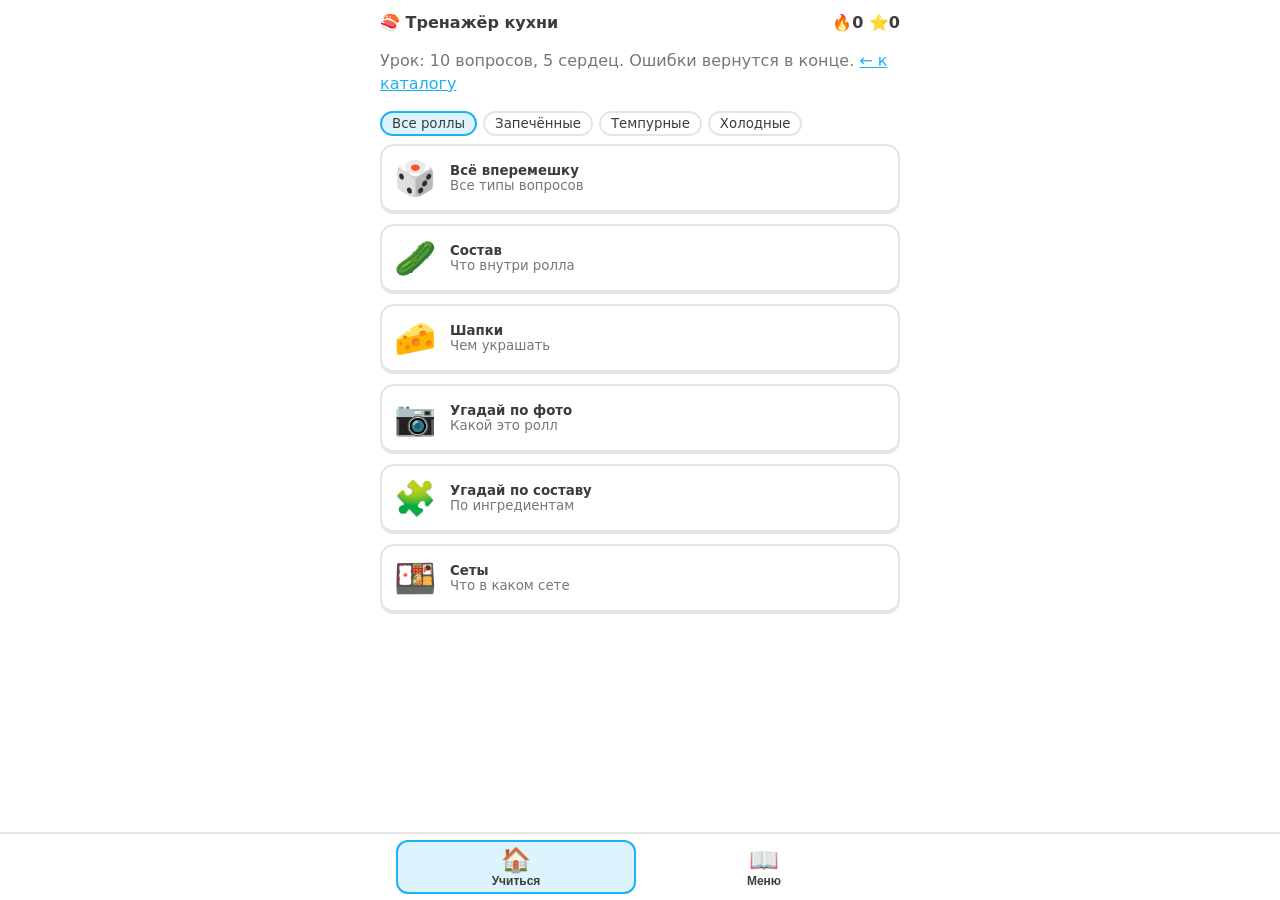
==== kitchen.html @ b9662c9a "Add files via upload" ====
<!doctype html>
<html lang="ru"><head><meta charset="utf-8">
<meta name="viewport" content="width=device-width, initial-scale=1, viewport-fit=cover">
<title>Тренажёр кухни — Почтальон суши</title>
<link rel="icon" href="data:image/svg+xml,<svg xmlns=%27http://www.w3.org/2000/svg%27 viewBox=%270 0 100 100%27><text y=%27.9em%27 font-size=%2790%27>🍣</text></svg>">
<style>
:root{--bg:#fff;--fg:#3c3c3c;--mut:#777;--card:#fff;--line:#e5e5e5;--g:#58cc02;--gd:#58a700;--r:#ff4b4b;--rd:#ea2b2b;--b:#1cb0f6;--selbg:#ddf4ff;--okbg:#d7ffb8;--badbg:#ffdfe0;box-sizing:border-box;padding-top:env(safe-area-inset-top,0px);padding-bottom:env(safe-area-inset-bottom,0px)}
@media(prefers-color-scheme:dark){:root:not([data-theme="light"]){--bg:#131f24;--fg:#e8eef0;--mut:#8a9ba1;--card:#1b2b32;--line:#37464f;--selbg:#12384a;--okbg:#1d3a14;--badbg:#4a2024;color-scheme:dark}}
:root[data-theme="dark"]{--bg:#131f24;--fg:#e8eef0;--mut:#8a9ba1;--card:#1b2b32;--line:#37464f;--selbg:#12384a;--okbg:#1d3a14;--badbg:#4a2024;color-scheme:dark}
html,body{margin:0;background:var(--bg);color:var(--fg);font:16px/1.4 system-ui,-apple-system,"Segoe UI",Roboto,sans-serif}
#app{max-width:520px;margin:0 auto;padding:12px 14px 120px}
.top{display:flex;align-items:center;gap:12px;justify-content:space-between;margin-bottom:10px;font-weight:800}
.mut{color:var(--mut)}h2{margin:10px 0}
.btn{display:block;width:100%;padding:14px;border:0;border-radius:14px;font:800 16px inherit;font-family:inherit;text-transform:uppercase;letter-spacing:.5px;background:var(--g);color:#fff;box-shadow:0 4px 0 var(--gd);cursor:pointer;margin-top:10px}
.btn:disabled{background:var(--line);color:var(--mut);box-shadow:0 4px 0 var(--mut);cursor:default}
.btn.red{background:var(--r);box-shadow:0 4px 0 var(--rd)}
.btn.ghost{background:var(--card);color:var(--b);border:2px solid var(--line);box-shadow:0 4px 0 var(--line)}
.opt,.card{border:2px solid var(--line);border-bottom-width:4px;border-radius:14px;padding:12px;background:var(--card);color:inherit;font:600 16px inherit;font-family:inherit;text-align:left;cursor:pointer}
.card{cursor:default;font-weight:400}
.opt.sel{border-color:var(--b);background:var(--selbg)}.opt.ok{border-color:var(--g);background:var(--okbg)}.opt.bad{border-color:var(--r);background:var(--badbg)}
.opt .e{font-size:28px;display:block}
.grid{display:grid;grid-template-columns:1fr 1fr;gap:10px}.list{display:grid;gap:10px}
.mode{display:flex;gap:14px;align-items:center;width:100%}.mode .e{font-size:34px}
.chips{display:flex;flex-wrap:wrap;gap:6px;margin:8px 0}
.chip{border:2px solid var(--line);border-radius:20px;padding:3px 10px;background:var(--card);color:inherit;font:600 14px inherit;font-family:inherit;cursor:pointer}
.chip.on{border-color:var(--b);background:var(--selbg)}
.pic{text-align:center;margin:6px 0 14px}.emo{font-size:70px;text-align:center}
.bar{flex:1;height:14px;background:var(--line);border-radius:8px;overflow:hidden}.bar i{display:block;height:100%;background:var(--g);transition:width .3s}
.x{background:none;border:0;color:var(--mut);font-size:22px;cursor:pointer}
.fb{position:fixed;left:0;right:0;bottom:0;padding:12px 14px calc(14px + env(safe-area-inset-bottom,0px));background:var(--bg);border-top:2px solid var(--line)}
.fb>div{max-width:520px;margin:0 auto}.fb.ok{background:var(--okbg)}.fb.bad{background:var(--badbg)}
.fb b{display:block;margin-bottom:2px}
nav{position:fixed;left:0;right:0;bottom:0;display:flex;justify-content:center;gap:8px;background:var(--bg);border-top:2px solid var(--line);padding:6px 10px calc(6px + env(safe-area-inset-bottom,0px))}
nav button{flex:1;max-width:240px;background:none;border:2px solid transparent;border-radius:12px;font-size:24px;color:inherit;cursor:pointer;padding:4px}
nav button.on{border-color:var(--b);background:var(--selbg)}nav small{display:block;font-size:12px;font-weight:700}
.sub{border:2px solid var(--line);border-radius:12px;padding:8px 10px}summary{cursor:pointer;font-weight:700;list-style-position:inside}.sub[open]{background:var(--selbg)}.sub>summary+*{margin-top:8px}.row{display:flex;gap:12px;align-items:center}.end{text-align:center;padding-top:40px}
input{width:100%;box-sizing:border-box;padding:12px;border:2px solid var(--line);border-radius:12px;background:var(--card);color:inherit;font:16px inherit;font-family:inherit}
</style></head><body><div id="app"></div>
<script>
const D={"rolls":[{"n":"Дабл чиз крабовый","cat":"bake","ing":["темпурный"],"cap":"Крабовый с-с, унаги, кунжут","img":"images/d8b71d361478a45a1c83.webp"},{"n":"Дабл чиз спайси","cat":"bake","ing":["темпурный"],"cap":"Спайси с-с, унаги, кунжут","img":"images/f8c8fd1651cf72599253.webp"},{"n":"Дабл чиз сырный","cat":"bake","ing":["темпурный"],"cap":"Сырный с-с, унаги, кунжут","img":"images/90832e6b0b64e92d916d.webp"},{"n":"Аргентина","cat":"bake","ing":["сыр","креветка","огурец","красная масага"],"cap":"Сырный с-с, унаги, кунжут","img":"images/9abce3d315e6ac7f5fb2.webp"},{"n":"Гринч","cat":"bake","ing":["сыр","кальмар/тунец","огурец","ч/б кунжут"],"cap":"Наоми с-с, унаги, кунжут","img":"images/bfde835a27ceb3ed8163.webp"},{"n":"Йохо","cat":"bake","ing":["сыр","кальмар/тунец","огурец","ч/б кунжут"],"cap":"Сырный с-с, унаги, кунжут","img":"images/68e954b631e1bec8acbd.webp"},{"n":"Калифорния запеченная","cat":"bake","ing":["сыр","краб","огурец","кунжут"],"cap":"Сырный с-с, унаги, кунжут","img":"images/68e954b631e1bec8acbd.webp"},{"n":"Калифорния запеченная с тунцом","cat":"bake","ing":["сыр","жар тунец","огурец","кунжут"],"cap":"Сырный с-с, унаги, кунжут"},{"n":"Киото ролл с кальмаром","cat":"bake","ing":["креветка","кальмар","огурец","красная масага"],"cap":"Крабовый с-с, унаги, кунжут","img":"images/1e6ed42c1e67cc385de9.webp"},{"n":"Конкорд","cat":"bake","ing":["томаго","курица","кунжут"],"cap":"Сырный с-с, унаги","img":"images/7e19e5ccde1da389ef51.webp"},{"n":"Мексиканский","cat":"bake","ing":["сыр","пекинка","огурец","помидор","халопеньо","кунжут"],"cap":"Спайси, унаги","img":"images/8727ee4946ae6d0f710a.webp"},{"n":"Наоми","cat":"bake","ing":["сыр","креветка","огурец","кунжут"],"cap":"Наоми с-с","img":"images/4606cd85235f1beaf408.webp"},{"n":"Орегон","cat":"bake","ing":["свинина су","вид","помидор","огурец-кунжут"],"cap":"Наоми с-с, BBQ","img":"images/27bab09fdf409154fa57.webp"},{"n":"Осака","cat":"bake","ing":["сыр","кальмар","чука","красная масага"],"cap":"Спайси с-с, ореховый, унаги, кунжут","img":"images/53cd2766dd49bc629d8f.webp"},{"n":"Осака с тунцом","cat":"bake","ing":["жар тунец","кальмар","огурец","красная масага"],"cap":"Жар.тунец+спайси, ореховый, унаги"},{"n":"Персей","cat":"bake","ing":["сыр","креветка","огурец","красная масага"],"cap":"Спайси с-с, унаги, кунжут","img":"images/30c21f4eca10d4ee86ed.webp"},{"n":"Пять сыров","cat":"bake","ing":["сыр","чеддер","сырная палочка","кунжут"],"cap":"Сырный с-с, унаги, пармезан","img":"images/7897e6d3ff1e8cbdc2fa.webp"},{"n":"Спайси теплый","cat":"bake","ing":["сыр","кальмар/тунец","огурец","ч/б кунжут"],"cap":"Спайси с-с, унаги, кунжут","img":"images/5f21c462de607ed541a0.webp"},{"n":"Тыквенная калифорния","cat":"bake","ing":["сыр","огурец","кунжут"],"cap":"Тыква 50г+краб 50г+ спайси(замешать), унаги","img":"images/c067e7a681eb33efe313.webp"},{"n":"Филадельфия запеченная","cat":"bake","ing":["сыр","огурец","шапка лосося"],"cap":"Капельки спайси и запекать","img":"images/f75a874a9e017298e52e.webp"},{"n":"Хоукай","cat":"bake","ing":["сыр","пекинка","огурец","лосось","черный кунжут"],"cap":"Сырный с-с, кисло-сладкий","img":"images/f28eef874c2ed6e5c2e9.webp"},{"n":"Чеддер запеченный","cat":"bake","ing":["сыр","курица","бекон","помидор","кунжут"],"cap":"2 кусочка чедера разрезать по 4 части и запекать, унаги, капельки спайси","img":"images/a7207cdd8aa7abb77a69.webp"},{"n":"Чикен запеченный","cat":"bake","ing":["курица","пекинка","кунжут"],"cap":"Сырный с-с, унаги, лук перо","img":"images/5a0f4276825d6aae4631.webp"},{"n":"Шримп барбекю","cat":"bake","ing":["сыр","креветка","огурец","бекон"],"cap":"Намазать с-сом BBQ и запечь, BBQ капельки","img":"images/26a70f814ea94c0581f7.webp"},{"n":"Грибы терияки мини","cat":"bake","ing":["грибы"],"cap":"Сырный с-с, унаги, кунжут","img":"images/bc4cfaad5b4422e33817.webp"},{"n":"Бекон чиз мини","cat":"bake","ing":["бекон"],"cap":"Сырный с-с, унаги, кунжут","img":"images/e875c3c219d3565ee149.webp"},{"n":"Жаренный лосось мини","cat":"bake","ing":["черняга"],"cap":"Спайси с-с, унаги, кунжут","img":"images/6ef06e3acebdde2e8b62.webp"},{"n":"Кальмар мини","cat":"bake","ing":["кальмар"],"cap":"Спайси с-с, унаги, кунжут","img":"images/18425415fa9640fa6049.webp"},{"n":"Краб мини","cat":"bake","ing":["креветка"],"cap":"Крабовый с-с, унаги, кунжут","img":"images/e49c06dbe9eab1518a96.webp"},{"n":"Лосось мини","cat":"bake","ing":["лосось"],"cap":"Угревый с-с, унаги, лук фри","img":"images/31555e2b89ba54c35117.webp"},{"n":"Мидии мини","cat":"bake","ing":["мидии чиз"],"cap":"Спайси с-с, унаги, кунжут","img":"images/18425415fa9640fa6049.webp"},{"n":"Мини калифорния запеченная","cat":"bake","ing":["краб"],"cap":"Сырный с-с, унаги.кунжут","img":"images/e875c3c219d3565ee149.webp"},{"n":"Огурец мини","cat":"bake","ing":["огурец"],"cap":"Сырный с-с, унаги, кунжут","img":"images/e875c3c219d3565ee149.webp"},{"n":"Спайси мини","cat":"bake","ing":["лосось"],"cap":"Спайси с-с, унаги, кунжут","img":"images/18425415fa9640fa6049.webp"},{"n":"Спайси порк мини","cat":"bake","ing":["свинина су","вид"],"cap":"Спайси с-с, унаги, кунжут","img":"images/18425415fa9640fa6049.webp"},{"n":"Порк чиз мини","cat":"bake","ing":["свинина су","вид"],"cap":"Сырный с-с, унаги, кунжут","img":"images/e875c3c219d3565ee149.webp"},{"n":"Чикен мини запеченный","cat":"bake","ing":["курица"],"cap":"Спайси с-с, унаги, кунжут","img":"images/18425415fa9640fa6049.webp"},{"n":"Чикен чиз мини","cat":"bake","ing":["курица"],"cap":"Сырный с-с, унаги, кунжут","img":"images/e875c3c219d3565ee149.webp"},{"n":"Чука мини","cat":"bake","ing":["чука"],"cap":"Угревый с-с, унаги, лук фри","img":"images/31555e2b89ba54c35117.webp"},{"n":"Шримп краб мини","cat":"bake","ing":["краб"],"cap":"Креветочный с-с, черри, унаги","img":"images/f5f333c689033f3f2d15.webp"},{"n":"Шримп перец мини","cat":"bake","ing":["перец"],"cap":"Креветочный с-с, черри, унаги","img":"images/f5f333c689033f3f2d15.webp"},{"n":"Шримп томат мини","cat":"bake","ing":["помидор"],"cap":"Креветочный с-с, черри, унаги","img":"images/f5f333c689033f3f2d15.webp"},{"n":"Венера","cat":"tempura","ing":["сыр","кальмар","перец","бекон"],"cap":"Унаги, кунжут","img":"images/e3755ad7fdaffed3f65c.webp"},{"n":"Венера темпура мини","cat":"tempura","ing":["сыр","кальмар","перец","бекон"],"cap":"Унаги, кунжут","img":"images/574e6e15167c1288455a.webp"},{"n":"Дабл чиз","cat":"tempura","ing":["красный сыр"],"cap":"Унаги, кунжут","img":"images/4e12145abb42fb019e09.webp"},{"n":"Калифорния обжаренная","cat":"tempura","ing":["сыр","масаго","краб","огурец"],"cap":"Унаги, кунжут","img":"images/87d10d19232fc0035027.webp"},{"n":"Кани темпура","cat":"tempura","ing":["сыр","краб","чука"],"cap":"Унаги, кунжут","img":"images/dbfdb0ea757e9f373d34.webp"},{"n":"Кацуро темпура","cat":"tempura","ing":["сыр","пекинка","жар тунец","бекон"],"cap":"Унаги кунжут"},{"n":"Мни калифорния темпура","cat":"tempura","ing":["сыр","краб","огурец"],"cap":"Унаги, кунжут","img":"images/e172e078f18ab12d92a4.webp"},{"n":"Мини кани темпура","cat":"tempura","ing":["сыр","краб","чука"],"cap":"Унаги, .кунжут","img":"images/98a2f2306f16ca36cb53.webp"},{"n":"Мини эби темпура","cat":"tempura","ing":["сыр","креветка"],"cap":"Унаги, кунжут","img":"images/d8a5438226ef3f372a7a.webp"},{"n":"Ред темпура","cat":"tempura","ing":["красный сыр","черняга"],"cap":"Унаги, кунжут","img":"images/9712f52ff155d2ec17cc.webp"},{"n":"Ред темпура мини","cat":"tempura","ing":["красный сыр","черняга"],"cap":"Унаги, кунжут","img":"images/38114788e98c993a41b7.webp"},{"n":"Торанага","cat":"tempura","ing":["сыр","пикантная курица","огурец"],"cap":"Кисло-сладкий.кунжут","img":"images/16cf78943b4f44282ac5.webp"},{"n":"Чеддер темпура","cat":"tempura","ing":["сыр","краб","чеддер","перец"],"cap":"Кисло-сладкий, кунжут","img":"images/366bb8e578b250204302.webp"},{"n":"Чикен темпура","cat":"tempura","ing":["курица","помидор"],"cap":"Унаги, кунжут","img":"images/dc02a93629cc91563d16.webp"},{"n":"Фуджи горячий","cat":"tempura","ing":["сыр","креветка","перец"],"cap":"Унаги, кунжут","img":"images/e73ce7723df1dbbbd8c9.webp"},{"n":"Эби темпура","cat":"tempura","ing":["красный сыр","креветка"],"cap":"Унаги кунжут","img":"images/bc46e246f723e1fa66bc.webp"},{"n":"Хот-дог ролл","cat":"tempura","ing":["сыр","огурец"],"cap":"Разрезается вдоль(не до конца), в середину кладется пекинка, на одну сторону 9 колбасок пепперони, на другую смесь из курицы 30г+Бекон 30г+спайси, горчица, кисло-сладкий, пармезан","img":"images/0ec6e68dd3ccec1f014f.webp"},{"n":"Айова","cat":"cold","ing":["сыр","краб","помидор"],"cap":"Огурец, капельки спайси","img":"images/b438da40c159371079c3.webp"},{"n":"Бонито","cat":"cold","ing":["сыр","черняга","масага","огурец"],"cap":"Стружка тунца","img":"images/39f6b87c72aa0d332777.webp"},{"n":"Грин ролл","cat":"cold","ing":["сыр","лосось"],"cap":"Огурец, унаги","img":"images/e724640223d1669e0b56.webp"},{"n":"Дабл чиз мини","cat":"cold","ing":["красный сыр"],"cap":"Шапочки сыра, унаги, кунжут","img":"images/c00390cdf9c6fc9d640e.webp"},{"n":"Инондо ролл","cat":"cold","ing":["сыр","лосось","огурец"],"cap":"Укроп","img":"images/c12d989f9217d5163ffe.webp"},{"n":"Инондо ролл с тунцом","cat":"cold","ing":["сыр","тунец","огурец"],"cap":"Укроп"},{"n":"Йетти","cat":"cold","ing":["сыр","черняга","перец"],"cap":"Панко, унаги","img":"images/f10d3324722c3faf0b44.webp"},{"n":"Калифорния","cat":"cold","ing":["сыр","краб","огурец"],"cap":"Шапка масаги","img":"images/7244448ceb1d6ff26787.webp"},{"n":"Канада","cat":"cold","ing":["сыр","огурец"],"cap":"Угорь, унаги, кунжут","img":"images/b7b5404ce32ca035df80.webp"},{"n":"Канада с кальмаром","cat":"cold","ing":["сыр","кальмар","огурец"],"cap":"Угорь, унаги, кисло-сладкий","img":"images/785c51b10ee49bb85471.webp"},{"n":"Канада с креветкой","cat":"cold","ing":["сыр","креветка","огурец"],"cap":"Угорь, унаги, спайси","img":"images/e746ffa5de09397ed45c.webp"},{"n":"Капа чиз","cat":"cold","ing":["сыр","огурец"],"cap":"","img":"images/e04dd14b3ef103f3761d.webp"},{"n":"Купидон","cat":"cold","ing":["сыр","тунец","пекинка"],"cap":"Ч/б кунжут, унаги","img":"images/d5b66226e9816d1c7bcf.webp"},{"n":"Морская осень","cat":"cold","ing":["сыр","лосось","креветка"],"cap":"Огурец, капельки спайси","img":"images/1cd968f0ff075615b78b.webp"},{"n":"Осенний ролл","cat":"cold","ing":["сыр","тыква","перец","огурец"],"cap":"Кисло-сладкий","img":"images/aba121930b385318436a.webp"},{"n":"Острый ролл с лососем","cat":"cold","ing":["пекинка","лосось","огурец"],"cap":"Ч/б кунжут, капельки спайси","img":"images/f8e7442fe6d413edc4f7.webp"},{"n":"Патонг","cat":"cold","ing":["сыр","орехи","лук","пекинка","темп креветка"],"cap":"Кальмар, кисло-сладкий, лук перо","img":"images/b18fa0f443c1033274a7.webp"},{"n":"Ролл Дон-бекон","cat":"cold","ing":["сыр","корнишон","курица","помидор"],"cap":"Бекон шапки(2шт)","img":"images/f31a2ca4e3740fc58d71.webp"},{"n":"Ролл Ореон","cat":"cold","ing":["сыр","бекон","огурец"],"cap":"Шапка пармезана","img":"images/24994463121f68a0bdcb.webp"},{"n":"Ролл с креветкой","cat":"cold","ing":["креветка","масаго"],"cap":"","img":"images/7acf90bbc61eca84821d.webp"},{"n":"Ролл с лососем","cat":"cold","ing":["лосось"],"cap":"","img":"images/7856df4e4353aa175a77.webp"},{"n":"Ролл с огурцом","cat":"cold","ing":["огурец","кунжут"],"cap":"","img":"images/66e80fb7cdbb9d781ea6.webp"},{"n":"Ролл тунец-огурец","cat":"cold","ing":["тунец","огурец"],"cap":""},{"n":"Ролл с тунцом","cat":"cold","ing":["тунец"],"cap":"","img":"images/1526fd0d1224fd6aecc6.webp"},{"n":"Ролл Фобос","cat":"cold","ing":["сыр","кальмар","томаго","помидор"],"cap":"Укроп","img":"images/aea99fb9c886299ae8d6.webp"},{"n":"Самурай","cat":"cold","ing":["сыр","лосось","помидор"],"cap":"Шапка масаги","img":"images/e48c0d41bb51ef108ef5.webp"},{"n":"Сливочный ролл с тунцом","cat":"cold","ing":["сыр","огурец"],"cap":"Тунец","img":"images/d91f3e9bb9f6fc2b1913.webp"},{"n":"Томаго","cat":"cold","ing":["сыр","тоаго","огурец"],"cap":"Ч/б кунжут","img":"images/85a4cddf0567b8caf3e5.webp"},{"n":"Тыквенная азия","cat":"cold","ing":["сыр","тыква","огурец"],"cap":"Лосось, кальмар, угорь","img":"images/97f1a50c8ef5a04c10a9.webp"},{"n":"Филадельфия","cat":"cold","ing":["сыр","огурец"],"cap":"Лосось","img":"images/ea582e5658fda726d892.webp"},{"n":"Филадельфия лайт","cat":"cold","ing":["сыр 3 полоски"],"cap":"Лосось","img":"images/ee0ca91a1943b96fa52f.webp"},{"n":"Филадельфия с кальмаром","cat":"cold","ing":["сыр","огурец"],"cap":"Кальмар, капельки спайси","img":"images/2f2acdd78ea60e7c655c.webp"},{"n":"Филадельфия с креветкой","cat":"cold","ing":["сыр","креветка"],"cap":"Лосось","img":"images/6bed36f16d798755b085.webp"},{"n":"Фреш ролл с лососем","cat":"cold","ing":["сыр","пекинка","лук","креветка темп"],"cap":"Клубничный топинг, 100г лосося+10гспайси(смешать), мендаль лепестки"},{"n":"Фуджи маки","cat":"cold","ing":["сыр","лосось","огурец"],"cap":"Унаги","img":"images/1d9ba059899915040606.webp"},{"n":"Цезарь ролл","cat":"cold","ing":["сыр","пекинка","курица","помидор"],"cap":"Панко, капельки спайси","img":"images/6ec01e54fd4b9e085998.webp"},{"n":"Чикен ролл","cat":"cold","ing":["сыр","курица","огурец"],"cap":"Кунжут","img":"images/1399c976cbc07f7dbbb7.webp"},{"n":"Чикен BBQ","cat":"cold","ing":["сыр","курица","помидор","халапеньо"],"cap":"Панко, BBQ"},{"n":"Эби","cat":"cold","ing":["сыр","креветка","огурец"],"cap":"Ч/б кунжут","img":"images/e3c5858c2814e856f63e.webp"},{"n":"Эби классик","cat":"cold","ing":["сыр","огурец"],"cap":"Креветки(4шт)","img":"images/5fa16c17eeb01b166144.webp"}],"sets":[{"n":"Айсберг","items":["Дабл чиз(сырный, спайси,крабовый)","Торанага","Калифорния обжаренная","Калифорния запеченная","Эби классик","Ролл с огурцом","Ролл с креветкой"],"rice":{"150г риса на 1 нори":"5","140г риса на ½ нори":"1","150г риса на ½ нори":"1","90 г риса на 1 нори":"2"},"img":"images/57d696dbbb3767e9573a.webp"},{"n":"Аляска","items":["Конкорд","Мексиканский","Спайси теплый с тунцом","Осака","Цезарь ролл","ЧикенBBQ","Калифорния"],"rice":{"140г риса на ½ нори":"4","150г риса на ½ нори":"3"},"img":"images/dd05125232ac78ff56c9.webp"},{"n":"Атакама","items":["Венера темпура мини","Мини кани темпура","Мини калифорния темпура","мини эби темпура","Ред темпура мини"],"rice":{"110г/170г риса на 1 нори":"5/0"},"img":"images/4016a2f915434012b002.webp"},{"n":"Бонсай","items":["Венера","Персей","Фуджи маки","Купидон","Айова","Самурай"],"rice":{"150г риса на 1 нори":"2","140г риса на ½ нори":"1","150г риса на ½ нори":"3"},"img":"images/090dcdf6fb548a61581c.webp"},{"n":"Великан","items":["Ред темпура","Чикен темпура","Чикен запеченный","Спайси теплый","Чикен ролл","Томаго","Йетти","Бонито"],"rice":{"150г риса на 1 нори":"2","140г риса на ½ нори":"2","150г риса на ½ нори":"4"},"img":"images/b8502b658ca6b90171dd.webp"},{"n":"Запеченый","items":["Дабл чиз крабовый","Венера","Конкорд","Мексиканский","Орегон","Киото ролл с кальмаром"],"rice":{"150г риса на 1 нори":"2","140г риса на ½ нори":"4"},"img":"images/cc258db5ebae94bb8ef9.webp"},{"n":"Киномания","items":["Конкорд","Спайси теплый с тунцом","Осака","Мидии мини","Шримп-краб мини"],"rice":{"140г риса на ½ нори":"3","90 г риса на 1 нори":"2"},"img":"images/840381a77a86ddb8b07d.webp"},{"n":"Кицунэ","items":["Йетти","Цезарь ролл","Острый ролл с лососем","Калифорния","Капа чиз"],"rice":{"150г риса на ½ нори":"4","90 г риса на 1 нори":"1"},"img":"images/2d79f919b3ab334a3f6a.webp"},{"n":"Котопес","items":["Калифорния запеченная","Спайси теплый с тунцом"],"rice":{"140г риса на ½ нори":"2"},"img":"images/1b5f4209db6f8179d67e.webp"},{"n":"Мафия","items":["Дабл чиз спайси","Чикен темпура","Наоми","Чикен запеченный","Ролл Ореон","Ролл Фобос","Цезарь ролл","Эби"],"rice":{"150г риса на 1 нори":"2","140г риса на ½ нори":"2","150г риса на ½ нори":"4"},"img":"images/ee8846733ae3988a9c34.webp"},{"n":"Мегаполис","items":["Эби темпура","Чикен темпура","Йохо с тунцом","Аргентина","Персей","Сливочный ролл с тунцом","Цезарь ролл","Калифорния","Ролл с огурцом","Ролл с креветкой"],"rice":{"150г риса на 1 нори":"2","140г риса на ½ нори":"3","150г риса на ½ нори":"3","90 г риса на 1 нори":"2"},"img":"images/e32ffe487308d20592e9.webp"},{"n":"Микс","items":["Эби темпура","Дабл чиз","Калифорния запеченная","Киото ролл с кальмаром","Фуджи маки","Филадельфия лайт","Эби классик","Калифорния"],"rice":{"150г риса на 1 нори":"3","140г риса на ½ нори":"2","150г риса на ½ нори":"3"},"img":"images/631da6c8ad4081c44886.webp"},{"n":"Московский","items":["Калифорния обжаренная","Эби темпура","Чеддер запеченный","Спайси теплый"],"rice":{"150г риса на 1 нори":"2","140г риса на ½ нори":"2"},"img":"images/824b2e48d644f291e073.webp"},{"n":"Наруто","items":["Венера","Дабл чиз","Наоми","Калифорния запеченная","Хоукай","Сливочный роллс тунцом","Филадельфия с креветкой","Филадельфия с кальмаром","Ролл Дон-бекон","Грин ролл"],"rice":{"150г риса на 1 нори":"2","140г риса на ½ нори":"3","150г риса на ½ нори":"5"},"img":"images/8ca0917432b372108db7.webp"},{"n":"Неаполь","items":["Лосось мини","Мидии мини","Калифорния мини запеченная","Грибы терияки мини","Канада","Филадельфия лайт","Острый ролл с лососем","Капа чиз","Ролл тунец-огурец"],"rice":{"150г риса на ½ нори":"3","90 г риса на 1 нори":"6"},"img":"images/acb2fa6c25b1cea49310.webp"},{"n":"Невада","items":["Кани темпура","Ред темпура","Калифорния запеченная","Спайси теплый","Осака","Филадельфия","Ролл с огурцом","Дабл чиз мини"],"rice":{"150г риса на 1 нори":"2","140г риса на ½ нори":"3","150г риса на ½ нори":"1","90 г риса на 1 нори":"2"},"img":"images/6f63a6de9d20623cbef7.webp"},{"n":"Окинава","items":["Калифорния обжаренная","Торанага","Сливочный ролл с тунцом","Филадельфия","Острый ролл с лососем","Ролл с тунцом"],"rice":{},"img":"images/f8ac0bdb9b306d4efe04.webp"},{"n":"Осенний","items":["Чикен темпура","Торанага","Тыквенная калифорния","Спайси теплый с тунцом","Осенний ролл","Тыквенная азия","Эби классик","Морская осень"],"rice":{"150г риса на 1 нори":"2","110г/170г риса на 1 нори":"0/1","140г риса на ½ нори":"2","150г риса на ½ нори":"3"},"img":"images/0c43c589515d0604e93f.webp"},{"n":"Почтальон суши","items":["Лосось мини","Мидии мини","Калифорния мини запеченная","Грибы терияки мини","Эби классик","Филадельфия с креветкой","Цезарь ролл","Капа чиз","Ролл тунец-огурец"],"rice":{"150г риса на ½ нори":"3","90 г риса на 1 нори":"6"},"img":"images/ea484eaa01dafe9a8f0c.webp"},{"n":"Праздничный","items":["Дабл чиз(сырный,крабовый)","Гринч с тунцом","Спайси теплый с тунцом","Филадельфия с кальмаром","Филадельфия с креветкой","Цезарь ролл","Чикен BBQ"],"rice":{"150г риса на 1 нори":"2","140г риса на ½ нори":"2","150г риса на ½ нори":"4"},"img":"images/4c5e4ef9af99ab5bea19.webp"},{"n":"Радуга","items":["Мини кани темпура","Мини калифорния темпура","Конкорд","Чука мини(под крабовым,лук фри)","Чикен чиз мини"],"rice":{"110г/170г риса на 1 нори":"2/0","140г риса на ½ нори":"1","90 г риса на 1 нори":"2"},"img":"images/9b379fcaad0abef47e5d.webp"},{"n":"Русалочка","items":["Дабл чиз(крабовый,спайси,сырный)","Краб мини","Кальмар мини","Спайси мини","Филадельфия","Сливочный ролл с тунцом"],"rice":{"150г риса на 1 нори":"3","150г риса на ½ нори":"2","90 г риса на 1 нори":"3"},"img":"images/316069db873be45757dd.webp"},{"n":"Сакура","items":["Эби темпура","Дабл чиз","Аргентина","Краб мини","Калифорния мини запеченная","Мидии мини"],"rice":{"150г риса на 1 нори":"2","140г риса на ½ нори":"1","90 г риса на 1 нори":"3"},"img":"images/45d5d16e60747fe96f12.webp"},{"n":"Сиам","items":["Калифорния запеченная","Шримп барбекю","Огурец мини","Чикен чиз мини","Грибы терияки мини","Шримп-томат мини","Шримп-перец мини","Шримп-краб мини","Чука мини","Лосось мини","Мидии мини","Спайси мини","Жаренный лосось мини","Кальмар мини"],"rice":{"140г риса на ½ нори":"2","90 г риса на 1 нори":"12"},"img":"images/39b8467fe0bf8601bb72.webp"},{"n":"Смоленский","items":["Эби","Патонг","Калифорния","Ролл с тунцом"],"rice":{"150г риса на ½ нори":"3","90 г риса на 1 нори":"1"},"img":"images/6e3a065ccef49bba5973.webp"},{"n":"Тунец","items":["Кацуро темпура","Калифорния запеченная с тунцом","Осака с тунцом","Купидон","Инондо ролл с тунцом","Ролл тунец-огурец"],"rice":{"150г риса на 1 нори":"1","140г риса на ½ нори":"2","150г риса на ½ нори":"2","90 г риса на 1 нори":"1"},"img":"images/8787d8f0dc0f20203292.webp"},{"n":"Тыквенный","items":["Тыквенная калифорния","Морская осень","Осенний ролл","Тыквенная азия"],"rice":{"110г/170г риса на 1 нори":"0/1","140г риса на ½ нори":"1","150г риса на ½ нори":"2"}},{"n":"Фила","items":["Дабл чиз(спайси,крабовый,сырный)","Грибы терияки мини","Калифорния запеченная мини","Порк чиз мини","Кальмар мини","Чикен запеченный мини","Жаренный лосось мини","Мидии мини","Дабл чиз мини"],"rice":{"150г риса на 1 нори":"3","90 г риса на 1 нори":"8"},"img":"images/b3c091c6cfbf62f42b6c.webp"},{"n":"Фиш","items":["Фуджи маки","Эби классик","Филадельфия","Самурай","Ролл с лососем"],"rice":{"150г риса на 1 нори":"1","150г риса на ½ нори":"3","90 г риса на 1 нори":"1"},"img":"images/cc41487bf3ee4d9d1124.webp"},{"n":"Фудзи","items":["Дабл чиз спайси","Кани темпура","Мини калифорния темпура","Грибы терияки мини","Бекон чиз мини"],"rice":{"150г риса на 1 нори":"2","110г/170г риса на 1 нори":"1/0","90 г риса на 1 нори":"2"},"img":"images/748d89d490b3024b4b0c.webp"},{"n":"Хот","items":["Калифорния запеченная","Спайси теплый с тунцом","Осака","Эби","Цезарь ролл","Калифорния","Ролл с креветкой","Ролл с огурцом"],"rice":{"140г риса на ½ нори":"3","150г риса на ½ нори":"3","90 г риса на 1 нори":"2"},"img":"images/3f009073a6fc803a5ba1.webp"}]};
const $=s=>document.querySelector(s);
const esc=s=>String(s).replace(/[&<>"]/g,c=>({'&':'&amp;','<':'&lt;','>':'&gt;','"':'&quot;'}[c]));
const sh=a=>[...a].sort(()=>Math.random()-.5),pick=(a,k)=>sh(a).slice(0,k);
const kk=s=>s.toLowerCase().replace(/ё/g,'е').replace(/[^а-яa-z0-9]/g,'');
const EM=[[/спайс/,'🌶️'],[/унаги/,'🟤'],[/bbq|барбекю/,'🍖'],[/кисло/,'🍯'],[/орех/,'🥜'],[/креветк|креветоч/,'🦐'],[/краб/,'🦀'],[/кальмар/,'🦑'],[/тунец/,'🐟'],[/лосос|черняга|угре|угор/,'🍣'],[/мидии/,'🦪'],[/масаг/,'🔴'],[/томаго/,'🥚'],[/сыр|чеддер|пармез/,'🧀'],[/пекинк/,'🥬'],[/огур|корнишон/,'🥒'],[/помидор|томат|черри/,'🍅'],[/бекон|пепперони|колбас/,'🥓'],[/куриц|курин|чикен/,'🍗'],[/свинин|порк/,'🥩'],[/гриб/,'🍄'],[/тыкв/,'🎃'],[/перец|перц/,'🫑'],[/халапеньо|халопеньо/,'🌶️'],[/чука/,'🥗'],[/укроп/,'🌿'],[/лук/,'🧅'],[/панко/,'🍞'],[/кунжут/,'⚫'],[/клубнич/,'🍓'],[/мендал|лепест/,'🌸'],[/горчиц/,'🟡'],[/с-с|соус/,'🥣']];
const E=s=>{s=s.toLowerCase();for(const[r,e]of EM)if(r.test(s))return e;return'🍥'};
const CATS={bake:'Запечённые',tempura:'Темпурные',cold:'Холодные'};
const R=D.rolls,SE=D.sets;
SE.forEach(s=>s.k=s.items.map(i=>kk(i.replace(/\(.*$/,''))));
R.forEach(r=>{r.k=kk(r.n);r.sets=SE.filter(s=>s.k.includes(r.k));r.sig=[...r.ing].map(kk).sort().join()});
const POOL=[...new Set(R.flatMap(r=>r.ing))];
let S;try{S=JSON.parse(localStorage.getItem('sushi1'))}catch(e){}S=S||{xp:0,streak:0,day:''};
const save=()=>{try{localStorage.setItem('sushi1',JSON.stringify(S))}catch(e){}};
let T='home',cat='all',L=null,qry='',sc='all';
function pic(r,z){if(r.img)return`<div class="pic"><img src="${r.img}" width="${z}" height="${z}" style="border-radius:16px;object-fit:cover;max-width:100%" alt=""></div>`;const e=[...new Set(r.ing.map(E))].slice(0,3);
 const P={1:[[60,74]],2:[[42,74],[78,74]],3:[[60,52],[40,84],[80,84]]}[e.length]||[];
 return`<div class="pic"><svg viewBox="0 0 120 120" width="${z}" height="${z}"><circle cx="60" cy="60" r="57" fill="#26313a"/><circle cx="60" cy="60" r="47" fill="#f6f1e4"/>${e.map((x,i)=>`<text x="${P[i][0]}" y="${P[i][1]}" font-size="30" text-anchor="middle">${x}</text>`).join('')}</svg></div>`}
const inCat=r=>cat=='all'||r.cat==cat,RS=()=>R.filter(inCat);
function qComp(){const r=pick(RS().filter(r=>r.ing.length>1),1)[0];if(!r)return;const c=r.ing,o=sh([...c,...pick(POOL.filter(x=>!c.includes(x)),4)]);
 return{t:'m',head:`Что в ролле «${r.n}»?`,pic:pic(r,110),o:o.map(x=>({t:x,e:E(x)})),a:o.map((x,i)=>c.includes(x)?i:-1).filter(i=>i>=0),id:'c'+r.n}}
function qCap(){const r=pick(RS().filter(r=>r.cap&&r.cap.length<70),1)[0];if(!r)return;
 const o=sh([r.cap,...pick([...new Set(R.map(x=>x.cap).filter(c=>c&&c.length<70&&kk(c)!=kk(r.cap)))],3)]);
 return{t:'o',head:`Чем украсить «${r.n}»?`,pic:pic(r,110),o:o.map(x=>({t:x,e:E(x.split(',')[0])})),a:[o.indexOf(r.cap)],id:'p'+r.n}}
function qRev(){const r=pick(RS().filter(r=>r.ing.length>1&&R.filter(x=>x.sig==r.sig).length==1),1)[0];if(!r)return;
 const o=sh([r,...pick(R.filter(x=>x.sig!=r.sig),3)]);
 return{t:'o',head:'Что это за ролл?',pic:`<div class="chips" style="justify-content:center">${r.ing.map(x=>`<span class="chip" style="font-size:18px;cursor:default">${E(x)} ${esc(x)}</span>`).join('')}</div>`,o:o.map(x=>({t:x.n})),a:[o.indexOf(o.find(x=>x==r))],id:'r'+r.n}}
function qPhoto(){const r=pick(RS().filter(r=>r.img),1)[0];if(!r)return;const o=sh([r,...pick(R.filter(x=>x!=r),3)]);
 return{t:'o',head:'Что это за ролл?',pic:pic(r,200),o:o.map(x=>({t:x.n})),a:[o.indexOf(r)],id:'f'+r.n}}
function qSet(){const s=pick(SE,1)[0],ok=pick(s.items,1)[0];
 const bad=pick(R.filter(r=>!s.k.some(k=>k.startsWith(r.k)||r.k.startsWith(k))).map(r=>r.n),3),o=sh([ok,...bad]);
 return{t:'o',head:`Что входит в сет «${s.n}»?`,pic:pic(s,110),o:o.map(t=>({t})),a:[o.indexOf(ok)],id:'s'+s.n}}
function qSetOf(){const r=pick(RS().filter(r=>r.sets.length),1)[0];if(!r)return;const ok=pick(r.sets,1)[0];
 const o=sh([ok,...pick(SE.filter(s=>!s.k.some(k=>k.startsWith(r.k)||r.k.startsWith(k))),3)]);
 return{t:'o',head:`В каком сете есть «${r.n}»?`,pic:pic(r,110),o:o.map(s=>({t:'Сет '+s.n})),a:[o.indexOf(ok)],id:'o'+r.n}}
const TY={mix:[qComp,qCap,qRev,qPhoto,qSet,qSetOf],photo:[qPhoto],comp:[qComp],cap:[qCap],rev:[qRev],set:[qSet,qSetOf]};
function gen(m){const qs=[],seen=new Set();for(let t=0;t<80&&qs.length<10;t++){const q=pick(TY[m],1)[0]();if(q&&!seen.has(q.id)){seen.add(q.id);qs.push(q)}}return qs}
function start(m){L={mode:m,qs:gen(m),h:5,xp:0,ok:0,tot:0,done:0,sel:[],chk:false};L.n=L.qs.length;draw()}
function pk(i){if(L.chk)return;const q=L.qs[0];L.sel=q.t=='m'?(L.sel.includes(i)?L.sel.filter(x=>x!=i):[...L.sel,i]):[i];draw()}
function check(){const q=L.qs[0],a=[...q.a].sort().join(),s=[...L.sel].sort().join();L.good=a==s;L.chk=true;L.tot++;if(L.good){L.ok++;L.xp+=10}else L.h--;draw()}
function next(){const q=L.qs.shift();if(L.good)L.done++;else if(!q.r){q.r=1;L.qs.push(q)}else L.done++;
 if(L.h<=0||!L.qs.length){L.end=1;const t=new Date().toDateString();if(S.day!=t){S.streak=S.day==new Date(Date.now()-864e5).toDateString()?S.streak+1:1;S.day=t}S.xp+=L.xp;save()}
 L.sel=[];L.chk=false;draw()}
const homeH=()=>{const M=[['mix','🎲','Всё вперемешку','Все типы вопросов'],['comp','🥒','Состав','Что внутри ролла'],['cap','🧀','Шапки','Чем украшать'],['photo','📷','Угадай по фото','Какой это ролл'],['rev','🧩','Угадай по составу','По ингредиентам'],['set','🍱','Сеты','Что в каком сете']];
 return`<div class="top"><span>🍣 Тренажёр кухни</span><span>🔥${S.streak} ⭐${S.xp}</span></div><p class="mut">Урок: 10 вопросов, 5 сердец. Ошибки вернутся в конце. <a href="./" style="color:var(--b)">← к каталогу</a></p>
 <div class="chips">${[['all','Все роллы'],...Object.entries(CATS)].map(([k,v])=>`<button class="chip ${cat==k?'on':''}" onclick="cat='${k}';draw()">${v}</button>`).join('')}</div>
 <div class="list">${M.map(m=>`<button class="opt mode" onclick="start('${m[0]}')"><span class="e">${m[1]}</span><span><b>${m[2]}</b><br><span class="mut">${m[3]}</span></span></button>`).join('')}</div>`};
const lessonH=()=>{if(L.end){const d=L.h<=0;return`<div class="end"><div style="font-size:72px">${d?'💔':'🎉'}</div><h2>${d?'Сердца закончились':'Урок пройден!'}</h2><p>⭐ +${L.xp} XP · точность ${L.tot?Math.round(100*L.ok/L.tot):0}%</p><button class="btn" onclick="start(L.mode)">Ещё раз</button><button class="btn ghost" onclick="L=null;draw()">Домой</button></div>`}
 const q=L.qs[0],m=q.t=='m';
 const opts=q.o.map((o,i)=>{let c='opt';if(L.chk)c+=q.a.includes(i)?' ok':L.sel.includes(i)?' bad':'';else if(L.sel.includes(i))c+=' sel';
  return`<button class="${c}" onclick="pk(${i})">${o.e?`<span class="e">${o.e}</span>`:''}${esc(o.t)}</button>`}).join('');
 const rt=q.a.map(i=>q.o[i].t).join(', ');
 return`<div class="top"><button class="x" onclick="L=null;draw()">✕</button><div class="bar"><i style="width:${Math.round(100*L.done/L.n)}%"></i></div><span>❤️${L.h}</span></div>
 <h2>${esc(q.head)}</h2>${m?'<p class="mut">Выбери все подходящие</p>':''}${q.pic}<div class="${m?'grid':'list'}">${opts}</div>
 <div class="fb ${L.chk?(L.good?'ok':'bad'):''}"><div>${L.chk?`<b>${L.good?'Верно! 🎉':'Не совсем'}</b>${L.good?'':`<span>Правильно: ${esc(rt)}</span>`}<button class="btn ${L.good?'':'red'}" onclick="next()">Дальше</button>`:`<button class="btn" ${L.sel.length?'':'disabled'} onclick="check()">Проверить</button>`}</div></div>`};
const rollH=r=>`<div class="row">${pic(r,72)}<div><b>${esc(r.n)}</b><div>${[...new Set(r.ing.map(E))].join(' ')}</div></div></div>${esc(r.ing.join(', '))}${r.cap?`<div class="mut">Шапка: ${E(r.cap.split(',')[0])} ${esc(r.cap)}</div>`:''}`;
const itemH=i=>{const r=R.find(r=>r.k==kk(i.replace(/\(.*$/,'')));return r?`<details class="sub"><summary>${E(r.ing[0]||'')} ${esc(i)}</summary>${rollH(r)}</details>`:`<div class="sub"><summary style="list-style:none">${esc(i)}</summary></div>`};
const listH=()=>{const q=kk(qry);let h='';
 if(sc!='sets')h+=R.filter(r=>(sc=='all'||r.cat==sc)&&(!q||r.k.includes(q))).map(r=>`<div class="card">${rollH(r)}</div>`).join('');
 if(sc=='all'||sc=='sets')h+=SE.filter(s=>!q||kk(s.n).includes(q)).map(s=>`<details class="card"><summary><span class="row">${s.img?pic(s,72):'🍱'}<b>Сет ${esc(s.n)}</b></span><span class="mut">${s.items.length} поз. · нажми, чтобы раскрыть</span></summary><div class="list" style="margin-top:10px">${s.items.map(itemH).join('')}</div>${Object.keys(s.rice).length?`<div class="mut" style="margin-top:8px">Рис: ${Object.entries(s.rice).map(([k,v])=>`${esc(k)} — ${esc(v)}`).join('; ')}</div>`:''}</details>`).join('');
 return h||'<p class="mut">Ничего не найдено</p>'};
const studyH=()=>`<div class="top"><span>📖 Меню</span></div><input placeholder="Поиск ролла или сета" value="${esc(qry)}" oninput="qry=this.value;$('#lst').innerHTML=listH()">
 <div class="chips">${[['all','Всё'],...Object.entries(CATS),['sets','Сеты']].map(([k,v])=>`<button class="chip ${sc==k?'on':''}" onclick="sc='${k}';draw()">${v}</button>`).join('')}</div><div class="list" id="lst">${listH()}</div>`;
const nav=()=>`<nav><button class="${T=='home'?'on':''}" onclick="T='home';draw()">🏠<small>Учиться</small></button><button class="${T=='study'?'on':''}" onclick="T='study';draw()">📖<small>Меню</small></button></nav>`;
function draw(){$('#app').innerHTML=L?lessonH():(T=='home'?homeH():studyH())+nav();window.scrollTo(0,0)}
draw();
</script></body></html>
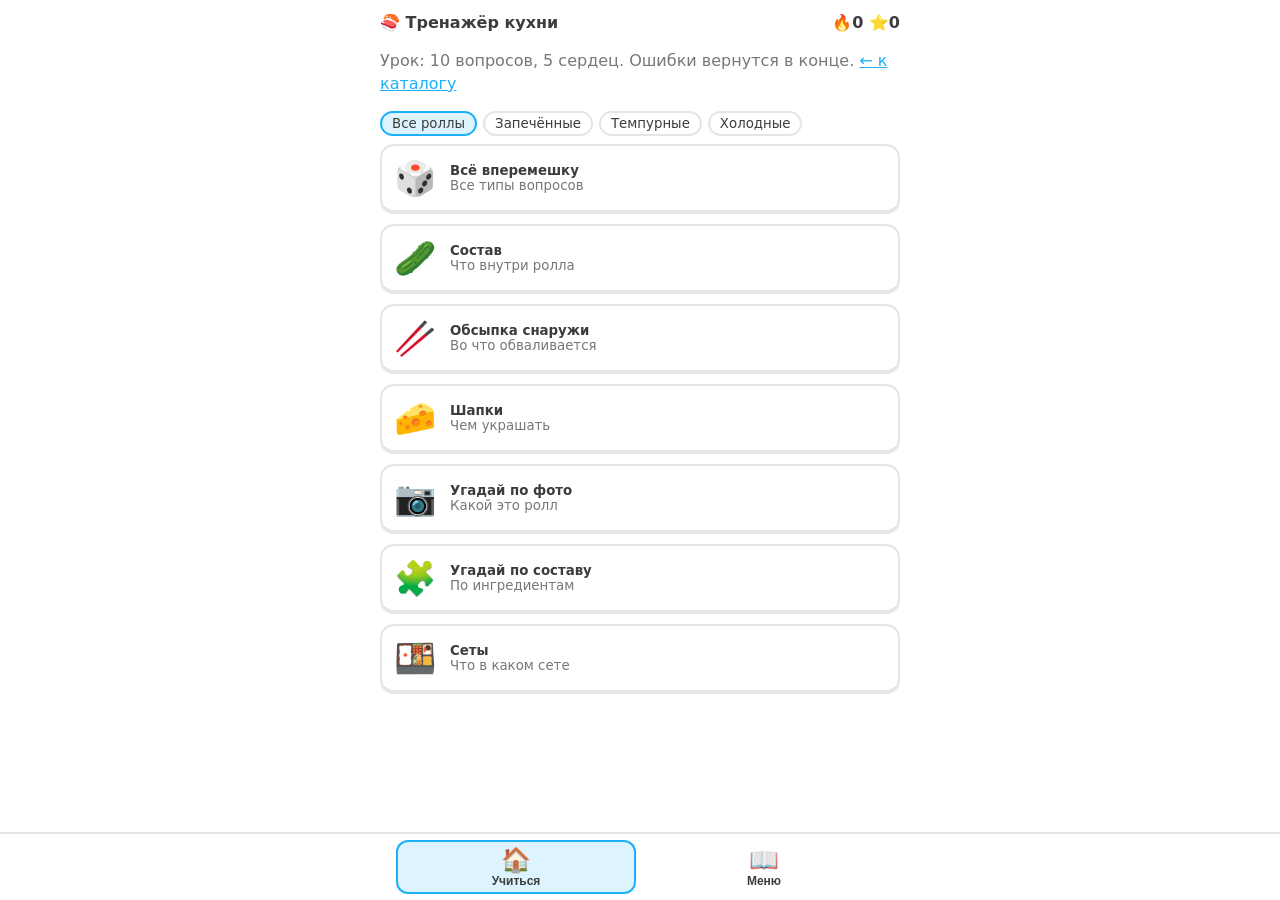
==== commit 018bb17f: "Add files via upload" ====
--- a/kitchen.html
+++ b/kitchen.html
@@ -37,7 +37,7 @@
 input{width:100%;box-sizing:border-box;padding:12px;border:2px solid var(--line);border-radius:12px;background:var(--card);color:inherit;font:16px inherit;font-family:inherit}
 </style></head><body><div id="app"></div>
 <script>
-const D={"rolls":[{"n":"Дабл чиз крабовый","cat":"bake","ing":["темпурный"],"cap":"Крабовый с-с, унаги, кунжут","img":"images/d8b71d361478a45a1c83.webp"},{"n":"Дабл чиз спайси","cat":"bake","ing":["темпурный"],"cap":"Спайси с-с, унаги, кунжут","img":"images/f8c8fd1651cf72599253.webp"},{"n":"Дабл чиз сырный","cat":"bake","ing":["темпурный"],"cap":"Сырный с-с, унаги, кунжут","img":"images/90832e6b0b64e92d916d.webp"},{"n":"Аргентина","cat":"bake","ing":["сыр","креветка","огурец","красная масага"],"cap":"Сырный с-с, унаги, кунжут","img":"images/9abce3d315e6ac7f5fb2.webp"},{"n":"Гринч","cat":"bake","ing":["сыр","кальмар/тунец","огурец","ч/б кунжут"],"cap":"Наоми с-с, унаги, кунжут","img":"images/bfde835a27ceb3ed8163.webp"},{"n":"Йохо","cat":"bake","ing":["сыр","кальмар/тунец","огурец","ч/б кунжут"],"cap":"Сырный с-с, унаги, кунжут","img":"images/68e954b631e1bec8acbd.webp"},{"n":"Калифорния запеченная","cat":"bake","ing":["сыр","краб","огурец","кунжут"],"cap":"Сырный с-с, унаги, кунжут","img":"images/68e954b631e1bec8acbd.webp"},{"n":"Калифорния запеченная с тунцом","cat":"bake","ing":["сыр","жар тунец","огурец","кунжут"],"cap":"Сырный с-с, унаги, кунжут"},{"n":"Киото ролл с кальмаром","cat":"bake","ing":["креветка","кальмар","огурец","красная масага"],"cap":"Крабовый с-с, унаги, кунжут","img":"images/1e6ed42c1e67cc385de9.webp"},{"n":"Конкорд","cat":"bake","ing":["томаго","курица","кунжут"],"cap":"Сырный с-с, унаги","img":"images/7e19e5ccde1da389ef51.webp"},{"n":"Мексиканский","cat":"bake","ing":["сыр","пекинка","огурец","помидор","халопеньо","кунжут"],"cap":"Спайси, унаги","img":"images/8727ee4946ae6d0f710a.webp"},{"n":"Наоми","cat":"bake","ing":["сыр","креветка","огурец","кунжут"],"cap":"Наоми с-с","img":"images/4606cd85235f1beaf408.webp"},{"n":"Орегон","cat":"bake","ing":["свинина су","вид","помидор","огурец-кунжут"],"cap":"Наоми с-с, BBQ","img":"images/27bab09fdf409154fa57.webp"},{"n":"Осака","cat":"bake","ing":["сыр","кальмар","чука","красная масага"],"cap":"Спайси с-с, ореховый, унаги, кунжут","img":"images/53cd2766dd49bc629d8f.webp"},{"n":"Осака с тунцом","cat":"bake","ing":["жар тунец","кальмар","огурец","красная масага"],"cap":"Жар.тунец+спайси, ореховый, унаги"},{"n":"Персей","cat":"bake","ing":["сыр","креветка","огурец","красная масага"],"cap":"Спайси с-с, унаги, кунжут","img":"images/30c21f4eca10d4ee86ed.webp"},{"n":"Пять сыров","cat":"bake","ing":["сыр","чеддер","сырная палочка","кунжут"],"cap":"Сырный с-с, унаги, пармезан","img":"images/7897e6d3ff1e8cbdc2fa.webp"},{"n":"Спайси теплый","cat":"bake","ing":["сыр","кальмар/тунец","огурец","ч/б кунжут"],"cap":"Спайси с-с, унаги, кунжут","img":"images/5f21c462de607ed541a0.webp"},{"n":"Тыквенная калифорния","cat":"bake","ing":["сыр","огурец","кунжут"],"cap":"Тыква 50г+краб 50г+ спайси(замешать), унаги","img":"images/c067e7a681eb33efe313.webp"},{"n":"Филадельфия запеченная","cat":"bake","ing":["сыр","огурец","шапка лосося"],"cap":"Капельки спайси и запекать","img":"images/f75a874a9e017298e52e.webp"},{"n":"Хоукай","cat":"bake","ing":["сыр","пекинка","огурец","лосось","черный кунжут"],"cap":"Сырный с-с, кисло-сладкий","img":"images/f28eef874c2ed6e5c2e9.webp"},{"n":"Чеддер запеченный","cat":"bake","ing":["сыр","курица","бекон","помидор","кунжут"],"cap":"2 кусочка чедера разрезать по 4 части и запекать, унаги, капельки спайси","img":"images/a7207cdd8aa7abb77a69.webp"},{"n":"Чикен запеченный","cat":"bake","ing":["курица","пекинка","кунжут"],"cap":"Сырный с-с, унаги, лук перо","img":"images/5a0f4276825d6aae4631.webp"},{"n":"Шримп барбекю","cat":"bake","ing":["сыр","креветка","огурец","бекон"],"cap":"Намазать с-сом BBQ и запечь, BBQ капельки","img":"images/26a70f814ea94c0581f7.webp"},{"n":"Грибы терияки мини","cat":"bake","ing":["грибы"],"cap":"Сырный с-с, унаги, кунжут","img":"images/bc4cfaad5b4422e33817.webp"},{"n":"Бекон чиз мини","cat":"bake","ing":["бекон"],"cap":"Сырный с-с, унаги, кунжут","img":"images/e875c3c219d3565ee149.webp"},{"n":"Жаренный лосось мини","cat":"bake","ing":["черняга"],"cap":"Спайси с-с, унаги, кунжут","img":"images/6ef06e3acebdde2e8b62.webp"},{"n":"Кальмар мини","cat":"bake","ing":["кальмар"],"cap":"Спайси с-с, унаги, кунжут","img":"images/18425415fa9640fa6049.webp"},{"n":"Краб мини","cat":"bake","ing":["креветка"],"cap":"Крабовый с-с, унаги, кунжут","img":"images/e49c06dbe9eab1518a96.webp"},{"n":"Лосось мини","cat":"bake","ing":["лосось"],"cap":"Угревый с-с, унаги, лук фри","img":"images/31555e2b89ba54c35117.webp"},{"n":"Мидии мини","cat":"bake","ing":["мидии чиз"],"cap":"Спайси с-с, унаги, кунжут","img":"images/18425415fa9640fa6049.webp"},{"n":"Мини калифорния запеченная","cat":"bake","ing":["краб"],"cap":"Сырный с-с, унаги.кунжут","img":"images/e875c3c219d3565ee149.webp"},{"n":"Огурец мини","cat":"bake","ing":["огурец"],"cap":"Сырный с-с, унаги, кунжут","img":"images/e875c3c219d3565ee149.webp"},{"n":"Спайси мини","cat":"bake","ing":["лосось"],"cap":"Спайси с-с, унаги, кунжут","img":"images/18425415fa9640fa6049.webp"},{"n":"Спайси порк мини","cat":"bake","ing":["свинина су","вид"],"cap":"Спайси с-с, унаги, кунжут","img":"images/18425415fa9640fa6049.webp"},{"n":"Порк чиз мини","cat":"bake","ing":["свинина су","вид"],"cap":"Сырный с-с, унаги, кунжут","img":"images/e875c3c219d3565ee149.webp"},{"n":"Чикен мини запеченный","cat":"bake","ing":["курица"],"cap":"Спайси с-с, унаги, кунжут","img":"images/18425415fa9640fa6049.webp"},{"n":"Чикен чиз мини","cat":"bake","ing":["курица"],"cap":"Сырный с-с, унаги, кунжут","img":"images/e875c3c219d3565ee149.webp"},{"n":"Чука мини","cat":"bake","ing":["чука"],"cap":"Угревый с-с, унаги, лук фри","img":"images/31555e2b89ba54c35117.webp"},{"n":"Шримп краб мини","cat":"bake","ing":["краб"],"cap":"Креветочный с-с, черри, унаги","img":"images/f5f333c689033f3f2d15.webp"},{"n":"Шримп перец мини","cat":"bake","ing":["перец"],"cap":"Креветочный с-с, черри, унаги","img":"images/f5f333c689033f3f2d15.webp"},{"n":"Шримп томат мини","cat":"bake","ing":["помидор"],"cap":"Креветочный с-с, черри, унаги","img":"images/f5f333c689033f3f2d15.webp"},{"n":"Венера","cat":"tempura","ing":["сыр","кальмар","перец","бекон"],"cap":"Унаги, кунжут","img":"images/e3755ad7fdaffed3f65c.webp"},{"n":"Венера темпура мини","cat":"tempura","ing":["сыр","кальмар","перец","бекон"],"cap":"Унаги, кунжут","img":"images/574e6e15167c1288455a.webp"},{"n":"Дабл чиз","cat":"tempura","ing":["красный сыр"],"cap":"Унаги, кунжут","img":"images/4e12145abb42fb019e09.webp"},{"n":"Калифорния обжаренная","cat":"tempura","ing":["сыр","масаго","краб","огурец"],"cap":"Унаги, кунжут","img":"images/87d10d19232fc0035027.webp"},{"n":"Кани темпура","cat":"tempura","ing":["сыр","краб","чука"],"cap":"Унаги, кунжут","img":"images/dbfdb0ea757e9f373d34.webp"},{"n":"Кацуро темпура","cat":"tempura","ing":["сыр","пекинка","жар тунец","бекон"],"cap":"Унаги кунжут"},{"n":"Мни калифорния темпура","cat":"tempura","ing":["сыр","краб","огурец"],"cap":"Унаги, кунжут","img":"images/e172e078f18ab12d92a4.webp"},{"n":"Мини кани темпура","cat":"tempura","ing":["сыр","краб","чука"],"cap":"Унаги, .кунжут","img":"images/98a2f2306f16ca36cb53.webp"},{"n":"Мини эби темпура","cat":"tempura","ing":["сыр","креветка"],"cap":"Унаги, кунжут","img":"images/d8a5438226ef3f372a7a.webp"},{"n":"Ред темпура","cat":"tempura","ing":["красный сыр","черняга"],"cap":"Унаги, кунжут","img":"images/9712f52ff155d2ec17cc.webp"},{"n":"Ред темпура мини","cat":"tempura","ing":["красный сыр","черняга"],"cap":"Унаги, кунжут","img":"images/38114788e98c993a41b7.webp"},{"n":"Торанага","cat":"tempura","ing":["сыр","пикантная курица","огурец"],"cap":"Кисло-сладкий.кунжут","img":"images/16cf78943b4f44282ac5.webp"},{"n":"Чеддер темпура","cat":"tempura","ing":["сыр","краб","чеддер","перец"],"cap":"Кисло-сладкий, кунжут","img":"images/366bb8e578b250204302.webp"},{"n":"Чикен темпура","cat":"tempura","ing":["курица","помидор"],"cap":"Унаги, кунжут","img":"images/dc02a93629cc91563d16.webp"},{"n":"Фуджи горячий","cat":"tempura","ing":["сыр","креветка","перец"],"cap":"Унаги, кунжут","img":"images/e73ce7723df1dbbbd8c9.webp"},{"n":"Эби темпура","cat":"tempura","ing":["красный сыр","креветка"],"cap":"Унаги кунжут","img":"images/bc46e246f723e1fa66bc.webp"},{"n":"Хот-дог ролл","cat":"tempura","ing":["сыр","огурец"],"cap":"Разрезается вдоль(не до конца), в середину кладется пекинка, на одну сторону 9 колбасок пепперони, на другую смесь из курицы 30г+Бекон 30г+спайси, горчица, кисло-сладкий, пармезан","img":"images/0ec6e68dd3ccec1f014f.webp"},{"n":"Айова","cat":"cold","ing":["сыр","краб","помидор"],"cap":"Огурец, капельки спайси","img":"images/b438da40c159371079c3.webp"},{"n":"Бонито","cat":"cold","ing":["сыр","черняга","масага","огурец"],"cap":"Стружка тунца","img":"images/39f6b87c72aa0d332777.webp"},{"n":"Грин ролл","cat":"cold","ing":["сыр","лосось"],"cap":"Огурец, унаги","img":"images/e724640223d1669e0b56.webp"},{"n":"Дабл чиз мини","cat":"cold","ing":["красный сыр"],"cap":"Шапочки сыра, унаги, кунжут","img":"images/c00390cdf9c6fc9d640e.webp"},{"n":"Инондо ролл","cat":"cold","ing":["сыр","лосось","огурец"],"cap":"Укроп","img":"images/c12d989f9217d5163ffe.webp"},{"n":"Инондо ролл с тунцом","cat":"cold","ing":["сыр","тунец","огурец"],"cap":"Укроп"},{"n":"Йетти","cat":"cold","ing":["сыр","черняга","перец"],"cap":"Панко, унаги","img":"images/f10d3324722c3faf0b44.webp"},{"n":"Калифорния","cat":"cold","ing":["сыр","краб","огурец"],"cap":"Шапка масаги","img":"images/7244448ceb1d6ff26787.webp"},{"n":"Канада","cat":"cold","ing":["сыр","огурец"],"cap":"Угорь, унаги, кунжут","img":"images/b7b5404ce32ca035df80.webp"},{"n":"Канада с кальмаром","cat":"cold","ing":["сыр","кальмар","огурец"],"cap":"Угорь, унаги, кисло-сладкий","img":"images/785c51b10ee49bb85471.webp"},{"n":"Канада с креветкой","cat":"cold","ing":["сыр","креветка","огурец"],"cap":"Угорь, унаги, спайси","img":"images/e746ffa5de09397ed45c.webp"},{"n":"Капа чиз","cat":"cold","ing":["сыр","огурец"],"cap":"","img":"images/e04dd14b3ef103f3761d.webp"},{"n":"Купидон","cat":"cold","ing":["сыр","тунец","пекинка"],"cap":"Ч/б кунжут, унаги","img":"images/d5b66226e9816d1c7bcf.webp"},{"n":"Морская осень","cat":"cold","ing":["сыр","лосось","креветка"],"cap":"Огурец, капельки спайси","img":"images/1cd968f0ff075615b78b.webp"},{"n":"Осенний ролл","cat":"cold","ing":["сыр","тыква","перец","огурец"],"cap":"Кисло-сладкий","img":"images/aba121930b385318436a.webp"},{"n":"Острый ролл с лососем","cat":"cold","ing":["пекинка","лосось","огурец"],"cap":"Ч/б кунжут, капельки спайси","img":"images/f8e7442fe6d413edc4f7.webp"},{"n":"Патонг","cat":"cold","ing":["сыр","орехи","лук","пекинка","темп креветка"],"cap":"Кальмар, кисло-сладкий, лук перо","img":"images/b18fa0f443c1033274a7.webp"},{"n":"Ролл Дон-бекон","cat":"cold","ing":["сыр","корнишон","курица","помидор"],"cap":"Бекон шапки(2шт)","img":"images/f31a2ca4e3740fc58d71.webp"},{"n":"Ролл Ореон","cat":"cold","ing":["сыр","бекон","огурец"],"cap":"Шапка пармезана","img":"images/24994463121f68a0bdcb.webp"},{"n":"Ролл с креветкой","cat":"cold","ing":["креветка","масаго"],"cap":"","img":"images/7acf90bbc61eca84821d.webp"},{"n":"Ролл с лососем","cat":"cold","ing":["лосось"],"cap":"","img":"images/7856df4e4353aa175a77.webp"},{"n":"Ролл с огурцом","cat":"cold","ing":["огурец","кунжут"],"cap":"","img":"images/66e80fb7cdbb9d781ea6.webp"},{"n":"Ролл тунец-огурец","cat":"cold","ing":["тунец","огурец"],"cap":""},{"n":"Ролл с тунцом","cat":"cold","ing":["тунец"],"cap":"","img":"images/1526fd0d1224fd6aecc6.webp"},{"n":"Ролл Фобос","cat":"cold","ing":["сыр","кальмар","томаго","помидор"],"cap":"Укроп","img":"images/aea99fb9c886299ae8d6.webp"},{"n":"Самурай","cat":"cold","ing":["сыр","лосось","помидор"],"cap":"Шапка масаги","img":"images/e48c0d41bb51ef108ef5.webp"},{"n":"Сливочный ролл с тунцом","cat":"cold","ing":["сыр","огурец"],"cap":"Тунец","img":"images/d91f3e9bb9f6fc2b1913.webp"},{"n":"Томаго","cat":"cold","ing":["сыр","тоаго","огурец"],"cap":"Ч/б кунжут","img":"images/85a4cddf0567b8caf3e5.webp"},{"n":"Тыквенная азия","cat":"cold","ing":["сыр","тыква","огурец"],"cap":"Лосось, кальмар, угорь","img":"images/97f1a50c8ef5a04c10a9.webp"},{"n":"Филадельфия","cat":"cold","ing":["сыр","огурец"],"cap":"Лосось","img":"images/ea582e5658fda726d892.webp"},{"n":"Филадельфия лайт","cat":"cold","ing":["сыр 3 полоски"],"cap":"Лосось","img":"images/ee0ca91a1943b96fa52f.webp"},{"n":"Филадельфия с кальмаром","cat":"cold","ing":["сыр","огурец"],"cap":"Кальмар, капельки спайси","img":"images/2f2acdd78ea60e7c655c.webp"},{"n":"Филадельфия с креветкой","cat":"cold","ing":["сыр","креветка"],"cap":"Лосось","img":"images/6bed36f16d798755b085.webp"},{"n":"Фреш ролл с лососем","cat":"cold","ing":["сыр","пекинка","лук","креветка темп"],"cap":"Клубничный топинг, 100г лосося+10гспайси(смешать), мендаль лепестки"},{"n":"Фуджи маки","cat":"cold","ing":["сыр","лосось","огурец"],"cap":"Унаги","img":"images/1d9ba059899915040606.webp"},{"n":"Цезарь ролл","cat":"cold","ing":["сыр","пекинка","курица","помидор"],"cap":"Панко, капельки спайси","img":"images/6ec01e54fd4b9e085998.webp"},{"n":"Чикен ролл","cat":"cold","ing":["сыр","курица","огурец"],"cap":"Кунжут","img":"images/1399c976cbc07f7dbbb7.webp"},{"n":"Чикен BBQ","cat":"cold","ing":["сыр","курица","помидор","халапеньо"],"cap":"Панко, BBQ"},{"n":"Эби","cat":"cold","ing":["сыр","креветка","огурец"],"cap":"Ч/б кунжут","img":"images/e3c5858c2814e856f63e.webp"},{"n":"Эби классик","cat":"cold","ing":["сыр","огурец"],"cap":"Креветки(4шт)","img":"images/5fa16c17eeb01b166144.webp"}],"sets":[{"n":"Айсберг","items":["Дабл чиз(сырный, спайси,крабовый)","Торанага","Калифорния обжаренная","Калифорния запеченная","Эби классик","Ролл с огурцом","Ролл с креветкой"],"rice":{"150г риса на 1 нори":"5","140г риса на ½ нори":"1","150г риса на ½ нори":"1","90 г риса на 1 нори":"2"},"img":"images/57d696dbbb3767e9573a.webp"},{"n":"Аляска","items":["Конкорд","Мексиканский","Спайси теплый с тунцом","Осака","Цезарь ролл","ЧикенBBQ","Калифорния"],"rice":{"140г риса на ½ нори":"4","150г риса на ½ нори":"3"},"img":"images/dd05125232ac78ff56c9.webp"},{"n":"Атакама","items":["Венера темпура мини","Мини кани темпура","Мини калифорния темпура","мини эби темпура","Ред темпура мини"],"rice":{"110г/170г риса на 1 нори":"5/0"},"img":"images/4016a2f915434012b002.webp"},{"n":"Бонсай","items":["Венера","Персей","Фуджи маки","Купидон","Айова","Самурай"],"rice":{"150г риса на 1 нори":"2","140г риса на ½ нори":"1","150г риса на ½ нори":"3"},"img":"images/090dcdf6fb548a61581c.webp"},{"n":"Великан","items":["Ред темпура","Чикен темпура","Чикен запеченный","Спайси теплый","Чикен ролл","Томаго","Йетти","Бонито"],"rice":{"150г риса на 1 нори":"2","140г риса на ½ нори":"2","150г риса на ½ нори":"4"},"img":"images/b8502b658ca6b90171dd.webp"},{"n":"Запеченый","items":["Дабл чиз крабовый","Венера","Конкорд","Мексиканский","Орегон","Киото ролл с кальмаром"],"rice":{"150г риса на 1 нори":"2","140г риса на ½ нори":"4"},"img":"images/cc258db5ebae94bb8ef9.webp"},{"n":"Киномания","items":["Конкорд","Спайси теплый с тунцом","Осака","Мидии мини","Шримп-краб мини"],"rice":{"140г риса на ½ нори":"3","90 г риса на 1 нори":"2"},"img":"images/840381a77a86ddb8b07d.webp"},{"n":"Кицунэ","items":["Йетти","Цезарь ролл","Острый ролл с лососем","Калифорния","Капа чиз"],"rice":{"150г риса на ½ нори":"4","90 г риса на 1 нори":"1"},"img":"images/2d79f919b3ab334a3f6a.webp"},{"n":"Котопес","items":["Калифорния запеченная","Спайси теплый с тунцом"],"rice":{"140г риса на ½ нори":"2"},"img":"images/1b5f4209db6f8179d67e.webp"},{"n":"Мафия","items":["Дабл чиз спайси","Чикен темпура","Наоми","Чикен запеченный","Ролл Ореон","Ролл Фобос","Цезарь ролл","Эби"],"rice":{"150г риса на 1 нори":"2","140г риса на ½ нори":"2","150г риса на ½ нори":"4"},"img":"images/ee8846733ae3988a9c34.webp"},{"n":"Мегаполис","items":["Эби темпура","Чикен темпура","Йохо с тунцом","Аргентина","Персей","Сливочный ролл с тунцом","Цезарь ролл","Калифорния","Ролл с огурцом","Ролл с креветкой"],"rice":{"150г риса на 1 нори":"2","140г риса на ½ нори":"3","150г риса на ½ нори":"3","90 г риса на 1 нори":"2"},"img":"images/e32ffe487308d20592e9.webp"},{"n":"Микс","items":["Эби темпура","Дабл чиз","Калифорния запеченная","Киото ролл с кальмаром","Фуджи маки","Филадельфия лайт","Эби классик","Калифорния"],"rice":{"150г риса на 1 нори":"3","140г риса на ½ нори":"2","150г риса на ½ нори":"3"},"img":"images/631da6c8ad4081c44886.webp"},{"n":"Московский","items":["Калифорния обжаренная","Эби темпура","Чеддер запеченный","Спайси теплый"],"rice":{"150г риса на 1 нори":"2","140г риса на ½ нори":"2"},"img":"images/824b2e48d644f291e073.webp"},{"n":"Наруто","items":["Венера","Дабл чиз","Наоми","Калифорния запеченная","Хоукай","Сливочный роллс тунцом","Филадельфия с креветкой","Филадельфия с кальмаром","Ролл Дон-бекон","Грин ролл"],"rice":{"150г риса на 1 нори":"2","140г риса на ½ нори":"3","150г риса на ½ нори":"5"},"img":"images/8ca0917432b372108db7.webp"},{"n":"Неаполь","items":["Лосось мини","Мидии мини","Калифорния мини запеченная","Грибы терияки мини","Канада","Филадельфия лайт","Острый ролл с лососем","Капа чиз","Ролл тунец-огурец"],"rice":{"150г риса на ½ нори":"3","90 г риса на 1 нори":"6"},"img":"images/acb2fa6c25b1cea49310.webp"},{"n":"Невада","items":["Кани темпура","Ред темпура","Калифорния запеченная","Спайси теплый","Осака","Филадельфия","Ролл с огурцом","Дабл чиз мини"],"rice":{"150г риса на 1 нори":"2","140г риса на ½ нори":"3","150г риса на ½ нори":"1","90 г риса на 1 нори":"2"},"img":"images/6f63a6de9d20623cbef7.webp"},{"n":"Окинава","items":["Калифорния обжаренная","Торанага","Сливочный ролл с тунцом","Филадельфия","Острый ролл с лососем","Ролл с тунцом"],"rice":{},"img":"images/f8ac0bdb9b306d4efe04.webp"},{"n":"Осенний","items":["Чикен темпура","Торанага","Тыквенная калифорния","Спайси теплый с тунцом","Осенний ролл","Тыквенная азия","Эби классик","Морская осень"],"rice":{"150г риса на 1 нори":"2","110г/170г риса на 1 нори":"0/1","140г риса на ½ нори":"2","150г риса на ½ нори":"3"},"img":"images/0c43c589515d0604e93f.webp"},{"n":"Почтальон суши","items":["Лосось мини","Мидии мини","Калифорния мини запеченная","Грибы терияки мини","Эби классик","Филадельфия с креветкой","Цезарь ролл","Капа чиз","Ролл тунец-огурец"],"rice":{"150г риса на ½ нори":"3","90 г риса на 1 нори":"6"},"img":"images/ea484eaa01dafe9a8f0c.webp"},{"n":"Праздничный","items":["Дабл чиз(сырный,крабовый)","Гринч с тунцом","Спайси теплый с тунцом","Филадельфия с кальмаром","Филадельфия с креветкой","Цезарь ролл","Чикен BBQ"],"rice":{"150г риса на 1 нори":"2","140г риса на ½ нори":"2","150г риса на ½ нори":"4"},"img":"images/4c5e4ef9af99ab5bea19.webp"},{"n":"Радуга","items":["Мини кани темпура","Мини калифорния темпура","Конкорд","Чука мини(под крабовым,лук фри)","Чикен чиз мини"],"rice":{"110г/170г риса на 1 нори":"2/0","140г риса на ½ нори":"1","90 г риса на 1 нори":"2"},"img":"images/9b379fcaad0abef47e5d.webp"},{"n":"Русалочка","items":["Дабл чиз(крабовый,спайси,сырный)","Краб мини","Кальмар мини","Спайси мини","Филадельфия","Сливочный ролл с тунцом"],"rice":{"150г риса на 1 нори":"3","150г риса на ½ нори":"2","90 г риса на 1 нори":"3"},"img":"images/316069db873be45757dd.webp"},{"n":"Сакура","items":["Эби темпура","Дабл чиз","Аргентина","Краб мини","Калифорния мини запеченная","Мидии мини"],"rice":{"150г риса на 1 нори":"2","140г риса на ½ нори":"1","90 г риса на 1 нори":"3"},"img":"images/45d5d16e60747fe96f12.webp"},{"n":"Сиам","items":["Калифорния запеченная","Шримп барбекю","Огурец мини","Чикен чиз мини","Грибы терияки мини","Шримп-томат мини","Шримп-перец мини","Шримп-краб мини","Чука мини","Лосось мини","Мидии мини","Спайси мини","Жаренный лосось мини","Кальмар мини"],"rice":{"140г риса на ½ нори":"2","90 г риса на 1 нори":"12"},"img":"images/39b8467fe0bf8601bb72.webp"},{"n":"Смоленский","items":["Эби","Патонг","Калифорния","Ролл с тунцом"],"rice":{"150г риса на ½ нори":"3","90 г риса на 1 нори":"1"},"img":"images/6e3a065ccef49bba5973.webp"},{"n":"Тунец","items":["Кацуро темпура","Калифорния запеченная с тунцом","Осака с тунцом","Купидон","Инондо ролл с тунцом","Ролл тунец-огурец"],"rice":{"150г риса на 1 нори":"1","140г риса на ½ нори":"2","150г риса на ½ нори":"2","90 г риса на 1 нори":"1"},"img":"images/8787d8f0dc0f20203292.webp"},{"n":"Тыквенный","items":["Тыквенная калифорния","Морская осень","Осенний ролл","Тыквенная азия"],"rice":{"110г/170г риса на 1 нори":"0/1","140г риса на ½ нори":"1","150г риса на ½ нори":"2"}},{"n":"Фила","items":["Дабл чиз(спайси,крабовый,сырный)","Грибы терияки мини","Калифорния запеченная мини","Порк чиз мини","Кальмар мини","Чикен запеченный мини","Жаренный лосось мини","Мидии мини","Дабл чиз мини"],"rice":{"150г риса на 1 нори":"3","90 г риса на 1 нори":"8"},"img":"images/b3c091c6cfbf62f42b6c.webp"},{"n":"Фиш","items":["Фуджи маки","Эби классик","Филадельфия","Самурай","Ролл с лососем"],"rice":{"150г риса на 1 нори":"1","150г риса на ½ нори":"3","90 г риса на 1 нори":"1"},"img":"images/cc41487bf3ee4d9d1124.webp"},{"n":"Фудзи","items":["Дабл чиз спайси","Кани темпура","Мини калифорния темпура","Грибы терияки мини","Бекон чиз мини"],"rice":{"150г риса на 1 нори":"2","110г/170г риса на 1 нори":"1/0","90 г риса на 1 нори":"2"},"img":"images/748d89d490b3024b4b0c.webp"},{"n":"Хот","items":["Калифорния запеченная","Спайси теплый с тунцом","Осака","Эби","Цезарь ролл","Калифорния","Ролл с креветкой","Ролл с огурцом"],"rice":{"140г риса на ½ нори":"3","150г риса на ½ нори":"3","90 г риса на 1 нори":"2"},"img":"images/3f009073a6fc803a5ba1.webp"}]};
+const D={"rolls":[{"n":"Дабл чиз крабовый","cat":"bake","ing":["темпурный"],"out":[],"cap":"Крабовый с-с, унаги, кунжут","img":"images/d8b71d361478a45a1c83.webp"},{"n":"Дабл чиз спайси","cat":"bake","ing":["темпурный"],"out":[],"cap":"Спайси с-с, унаги, кунжут","img":"images/f8c8fd1651cf72599253.webp"},{"n":"Дабл чиз сырный","cat":"bake","ing":["темпурный"],"out":[],"cap":"Сырный с-с, унаги, кунжут","img":"images/90832e6b0b64e92d916d.webp"},{"n":"Аргентина","cat":"bake","ing":["сыр","креветка","огурец"],"out":["красная масага"],"cap":"Сырный с-с, унаги, кунжут","img":"images/9abce3d315e6ac7f5fb2.webp"},{"n":"Гринч","cat":"bake","ing":["сыр","кальмар/тунец","огурец"],"out":["ч/б кунжут"],"cap":"Наоми с-с, унаги, кунжут","img":"images/bfde835a27ceb3ed8163.webp"},{"n":"Йохо","cat":"bake","ing":["сыр","кальмар/тунец","огурец"],"out":["ч/б кунжут"],"cap":"Сырный с-с, унаги, кунжут","img":"images/68e954b631e1bec8acbd.webp"},{"n":"Калифорния запеченная","cat":"bake","ing":["сыр","краб","огурец"],"out":["кунжут"],"cap":"Сырный с-с, унаги, кунжут","img":"images/68e954b631e1bec8acbd.webp"},{"n":"Калифорния запеченная с тунцом","cat":"bake","ing":["сыр","жар тунец","огурец"],"out":["кунжут"],"cap":"Сырный с-с, унаги, кунжут"},{"n":"Киото ролл с кальмаром","cat":"bake","ing":["креветка","кальмар","огурец"],"out":["красная масага"],"cap":"Крабовый с-с, унаги, кунжут","img":"images/1e6ed42c1e67cc385de9.webp"},{"n":"Конкорд","cat":"bake","ing":["томаго","курица"],"out":["кунжут"],"cap":"Сырный с-с, унаги","img":"images/7e19e5ccde1da389ef51.webp"},{"n":"Мексиканский","cat":"bake","ing":["сыр","пекинка","огурец","помидор","халапеньо"],"out":["кунжут"],"cap":"Спайси, унаги","img":"images/8727ee4946ae6d0f710a.webp"},{"n":"Наоми","cat":"bake","ing":["сыр","креветка","огурец"],"out":["кунжут"],"cap":"Наоми с-с","img":"images/4606cd85235f1beaf408.webp"},{"n":"Орегон","cat":"bake","ing":["свинина су-вид","помидор","огурец"],"out":["кунжут"],"cap":"Наоми с-с, BBQ","img":"images/27bab09fdf409154fa57.webp"},{"n":"Осака","cat":"bake","ing":["сыр","кальмар","чука"],"out":["красная масага"],"cap":"Спайси с-с, ореховый, унаги, кунжут","img":"images/53cd2766dd49bc629d8f.webp"},{"n":"Осака с тунцом","cat":"bake","ing":["жар тунец","кальмар","огурец"],"out":["красная масага"],"cap":"Жар.тунец+спайси, ореховый, унаги"},{"n":"Персей","cat":"bake","ing":["сыр","креветка","огурец"],"out":["красная масага"],"cap":"Спайси с-с, унаги, кунжут","img":"images/30c21f4eca10d4ee86ed.webp"},{"n":"Пять сыров","cat":"bake","ing":["сыр","чеддер","сырная палочка"],"out":["кунжут"],"cap":"Сырный с-с, унаги, пармезан","img":"images/7897e6d3ff1e8cbdc2fa.webp"},{"n":"Спайси теплый","cat":"bake","ing":["сыр","кальмар/тунец","огурец"],"out":["ч/б кунжут"],"cap":"Спайси с-с, унаги, кунжут","img":"images/5f21c462de607ed541a0.webp"},{"n":"Тыквенная калифорния","cat":"bake","ing":["сыр","огурец"],"out":["кунжут"],"cap":"Тыква 50г+краб 50г+ спайси(замешать), унаги","img":"images/c067e7a681eb33efe313.webp"},{"n":"Филадельфия запеченная","cat":"bake","ing":["сыр","огурец"],"out":[],"cap":"Капельки спайси и запекать","img":"images/f75a874a9e017298e52e.webp"},{"n":"Хоукай","cat":"bake","ing":["сыр","пекинка","огурец","лосось"],"out":["черный кунжут"],"cap":"Сырный с-с, кисло-сладкий","img":"images/f28eef874c2ed6e5c2e9.webp"},{"n":"Чеддер запеченный","cat":"bake","ing":["сыр","курица","бекон","помидор"],"out":["кунжут"],"cap":"2 кусочка чедера разрезать по 4 части и запекать, унаги, капельки спайси","img":"images/a7207cdd8aa7abb77a69.webp"},{"n":"Чикен запеченный","cat":"bake","ing":["курица","пекинка"],"out":["кунжут"],"cap":"Сырный с-с, унаги, лук перо","img":"images/5a0f4276825d6aae4631.webp"},{"n":"Шримп барбекю","cat":"bake","ing":["сыр","креветка","огурец"],"out":["бекон"],"cap":"Намазать с-сом BBQ и запечь, BBQ капельки","img":"images/26a70f814ea94c0581f7.webp"},{"n":"Грибы терияки мини","cat":"bake","ing":["грибы"],"out":[],"cap":"Сырный с-с, унаги, кунжут","img":"images/bc4cfaad5b4422e33817.webp"},{"n":"Бекон чиз мини","cat":"bake","ing":["бекон"],"out":[],"cap":"Сырный с-с, унаги, кунжут","img":"images/e875c3c219d3565ee149.webp"},{"n":"Жаренный лосось мини","cat":"bake","ing":["черняга"],"out":[],"cap":"Спайси с-с, унаги, кунжут","img":"images/6ef06e3acebdde2e8b62.webp"},{"n":"Кальмар мини","cat":"bake","ing":["кальмар"],"out":[],"cap":"Спайси с-с, унаги, кунжут","img":"images/18425415fa9640fa6049.webp"},{"n":"Краб мини","cat":"bake","ing":["креветка"],"out":[],"cap":"Крабовый с-с, унаги, кунжут","img":"images/e49c06dbe9eab1518a96.webp"},{"n":"Лосось мини","cat":"bake","ing":["лосось"],"out":[],"cap":"Угревый с-с, унаги, лук фри","img":"images/31555e2b89ba54c35117.webp"},{"n":"Мидии мини","cat":"bake","ing":["мидии чиз"],"out":[],"cap":"Спайси с-с, унаги, кунжут","img":"images/18425415fa9640fa6049.webp"},{"n":"Мини калифорния запеченная","cat":"bake","ing":["краб"],"out":[],"cap":"Сырный с-с, унаги.кунжут","img":"images/e875c3c219d3565ee149.webp"},{"n":"Огурец мини","cat":"bake","ing":["огурец"],"out":[],"cap":"Сырный с-с, унаги, кунжут","img":"images/e875c3c219d3565ee149.webp"},{"n":"Спайси мини","cat":"bake","ing":["лосось"],"out":[],"cap":"Спайси с-с, унаги, кунжут","img":"images/18425415fa9640fa6049.webp"},{"n":"Спайси порк мини","cat":"bake","ing":["свинина су-вид"],"out":[],"cap":"Спайси с-с, унаги, кунжут","img":"images/18425415fa9640fa6049.webp"},{"n":"Порк чиз мини","cat":"bake","ing":["свинина су-вид"],"out":[],"cap":"Сырный с-с, унаги, кунжут","img":"images/e875c3c219d3565ee149.webp"},{"n":"Чикен мини запеченный","cat":"bake","ing":["курица"],"out":[],"cap":"Спайси с-с, унаги, кунжут","img":"images/18425415fa9640fa6049.webp"},{"n":"Чикен чиз мини","cat":"bake","ing":["курица"],"out":[],"cap":"Сырный с-с, унаги, кунжут","img":"images/e875c3c219d3565ee149.webp"},{"n":"Чука мини","cat":"bake","ing":["чука"],"out":[],"cap":"Угревый с-с, унаги, лук фри","img":"images/31555e2b89ba54c35117.webp"},{"n":"Шримп краб мини","cat":"bake","ing":["краб"],"out":[],"cap":"Креветочный с-с, черри, унаги","img":"images/f5f333c689033f3f2d15.webp"},{"n":"Шримп перец мини","cat":"bake","ing":["перец"],"out":[],"cap":"Креветочный с-с, черри, унаги","img":"images/f5f333c689033f3f2d15.webp"},{"n":"Шримп томат мини","cat":"bake","ing":["помидор"],"out":[],"cap":"Креветочный с-с, черри, унаги","img":"images/f5f333c689033f3f2d15.webp"},{"n":"Венера","cat":"tempura","ing":["сыр","кальмар","перец","бекон"],"out":[],"cap":"Унаги, кунжут","img":"images/e3755ad7fdaffed3f65c.webp"},{"n":"Венера темпура мини","cat":"tempura","ing":["сыр","кальмар","перец","бекон"],"out":[],"cap":"Унаги, кунжут","img":"images/574e6e15167c1288455a.webp"},{"n":"Дабл чиз","cat":"tempura","ing":["красный сыр"],"out":[],"cap":"Унаги, кунжут","img":"images/4e12145abb42fb019e09.webp"},{"n":"Калифорния обжаренная","cat":"tempura","ing":["сыр","масаго","краб","огурец"],"out":[],"cap":"Унаги, кунжут","img":"images/87d10d19232fc0035027.webp"},{"n":"Кани темпура","cat":"tempura","ing":["сыр","краб","чука"],"out":[],"cap":"Унаги, кунжут","img":"images/dbfdb0ea757e9f373d34.webp"},{"n":"Кацуро темпура","cat":"tempura","ing":["сыр","пекинка","жар тунец","бекон"],"out":[],"cap":"Унаги кунжут"},{"n":"Мни калифорния темпура","cat":"tempura","ing":["сыр","краб","огурец"],"out":[],"cap":"Унаги, кунжут","img":"images/e172e078f18ab12d92a4.webp"},{"n":"Мини кани темпура","cat":"tempura","ing":["сыр","краб","чука"],"out":[],"cap":"Унаги, .кунжут","img":"images/98a2f2306f16ca36cb53.webp"},{"n":"Мини эби темпура","cat":"tempura","ing":["сыр","креветка"],"out":[],"cap":"Унаги, кунжут","img":"images/d8a5438226ef3f372a7a.webp"},{"n":"Ред темпура","cat":"tempura","ing":["красный сыр","черняга"],"out":[],"cap":"Унаги, кунжут","img":"images/9712f52ff155d2ec17cc.webp"},{"n":"Ред темпура мини","cat":"tempura","ing":["красный сыр","черняга"],"out":[],"cap":"Унаги, кунжут","img":"images/38114788e98c993a41b7.webp"},{"n":"Торанага","cat":"tempura","ing":["сыр","пикантная курица","огурец"],"out":[],"cap":"Кисло-сладкий.кунжут","img":"images/16cf78943b4f44282ac5.webp"},{"n":"Чеддер темпура","cat":"tempura","ing":["сыр","краб","чеддер","перец"],"out":[],"cap":"Кисло-сладкий, кунжут","img":"images/366bb8e578b250204302.webp"},{"n":"Чикен темпура","cat":"tempura","ing":["курица","помидор"],"out":[],"cap":"Унаги, кунжут","img":"images/dc02a93629cc91563d16.webp"},{"n":"Фуджи горячий","cat":"tempura","ing":["сыр","креветка","перец"],"out":[],"cap":"Унаги, кунжут","img":"images/e73ce7723df1dbbbd8c9.webp"},{"n":"Эби темпура","cat":"tempura","ing":["красный сыр","креветка"],"out":[],"cap":"Унаги кунжут","img":"images/bc46e246f723e1fa66bc.webp"},{"n":"Хот-дог ролл","cat":"tempura","ing":["сыр","огурец"],"out":[],"cap":"Разрезается вдоль(не до конца), в середину кладется пекинка, на одну сторону 9 колбасок пепперони, на другую смесь из курицы 30г+Бекон 30г+спайси, горчица, кисло-сладкий, пармезан","img":"images/0ec6e68dd3ccec1f014f.webp"},{"n":"Айова","cat":"cold","ing":["сыр","краб","помидор"],"out":[],"cap":"Огурец, капельки спайси","img":"images/b438da40c159371079c3.webp"},{"n":"Бонито","cat":"cold","ing":["сыр","черняга","масага","огурец"],"out":[],"cap":"Стружка тунца","img":"images/39f6b87c72aa0d332777.webp"},{"n":"Грин ролл","cat":"cold","ing":["сыр","лосось"],"out":[],"cap":"Огурец, унаги","img":"images/e724640223d1669e0b56.webp"},{"n":"Дабл чиз мини","cat":"cold","ing":["красный сыр"],"out":[],"cap":"Шапочки сыра, унаги, кунжут","img":"images/c00390cdf9c6fc9d640e.webp"},{"n":"Инондо ролл","cat":"cold","ing":["сыр","лосось","огурец"],"out":[],"cap":"Укроп","img":"images/c12d989f9217d5163ffe.webp"},{"n":"Инондо ролл с тунцом","cat":"cold","ing":["сыр","тунец","огурец"],"out":[],"cap":"Укроп"},{"n":"Йетти","cat":"cold","ing":["сыр","черняга","перец"],"out":[],"cap":"Панко, унаги","img":"images/f10d3324722c3faf0b44.webp"},{"n":"Калифорния","cat":"cold","ing":["сыр","краб","огурец"],"out":[],"cap":"Шапка масаги","img":"images/7244448ceb1d6ff26787.webp"},{"n":"Канада","cat":"cold","ing":["сыр","огурец"],"out":[],"cap":"Угорь, унаги, кунжут","img":"images/b7b5404ce32ca035df80.webp"},{"n":"Канада с кальмаром","cat":"cold","ing":["сыр","кальмар","огурец"],"out":[],"cap":"Угорь, унаги, кисло-сладкий","img":"images/785c51b10ee49bb85471.webp"},{"n":"Канада с креветкой","cat":"cold","ing":["сыр","креветка","огурец"],"out":[],"cap":"Угорь, унаги, спайси","img":"images/e746ffa5de09397ed45c.webp"},{"n":"Капа чиз","cat":"cold","ing":["сыр","огурец"],"out":[],"cap":"","img":"images/e04dd14b3ef103f3761d.webp"},{"n":"Купидон","cat":"cold","ing":["сыр","тунец","пекинка"],"out":[],"cap":"Ч/б кунжут, унаги","img":"images/d5b66226e9816d1c7bcf.webp"},{"n":"Морская осень","cat":"cold","ing":["сыр","лосось","креветка"],"out":[],"cap":"Огурец, капельки спайси","img":"images/1cd968f0ff075615b78b.webp"},{"n":"Осенний ролл","cat":"cold","ing":["сыр","тыква","перец","огурец"],"out":[],"cap":"Кисло-сладкий","img":"images/aba121930b385318436a.webp"},{"n":"Острый ролл с лососем","cat":"cold","ing":["пекинка","лосось","огурец"],"out":[],"cap":"Ч/б кунжут, капельки спайси","img":"images/f8e7442fe6d413edc4f7.webp"},{"n":"Патонг","cat":"cold","ing":["сыр","орехи","лук","пекинка","темп креветка"],"out":[],"cap":"Кальмар, кисло-сладкий, лук перо","img":"images/b18fa0f443c1033274a7.webp"},{"n":"Ролл Дон-бекон","cat":"cold","ing":["сыр","корнишон","курица","помидор"],"out":[],"cap":"Бекон шапки(2шт)","img":"images/f31a2ca4e3740fc58d71.webp"},{"n":"Ролл Ореон","cat":"cold","ing":["сыр","бекон","огурец"],"out":[],"cap":"Шапка пармезана","img":"images/24994463121f68a0bdcb.webp"},{"n":"Ролл с креветкой","cat":"cold","ing":["креветка","масаго"],"out":[],"cap":"","img":"images/7acf90bbc61eca84821d.webp"},{"n":"Ролл с лососем","cat":"cold","ing":["лосось"],"out":[],"cap":"","img":"images/7856df4e4353aa175a77.webp"},{"n":"Ролл с огурцом","cat":"cold","ing":["огурец","кунжут"],"out":[],"cap":"","img":"images/66e80fb7cdbb9d781ea6.webp"},{"n":"Ролл тунец-огурец","cat":"cold","ing":["тунец","огурец"],"out":[],"cap":""},{"n":"Ролл с тунцом","cat":"cold","ing":["тунец"],"out":[],"cap":"","img":"images/1526fd0d1224fd6aecc6.webp"},{"n":"Ролл Фобос","cat":"cold","ing":["сыр","кальмар","томаго","помидор"],"out":[],"cap":"Укроп","img":"images/aea99fb9c886299ae8d6.webp"},{"n":"Самурай","cat":"cold","ing":["сыр","лосось","помидор"],"out":[],"cap":"Шапка масаги","img":"images/e48c0d41bb51ef108ef5.webp"},{"n":"Сливочный ролл с тунцом","cat":"cold","ing":["сыр","огурец"],"out":[],"cap":"Тунец","img":"images/d91f3e9bb9f6fc2b1913.webp"},{"n":"Томаго","cat":"cold","ing":["сыр","томаго","огурец"],"out":[],"cap":"Ч/б кунжут","img":"images/85a4cddf0567b8caf3e5.webp"},{"n":"Тыквенная азия","cat":"cold","ing":["сыр","тыква","огурец"],"out":[],"cap":"Лосось, кальмар, угорь","img":"images/97f1a50c8ef5a04c10a9.webp"},{"n":"Филадельфия","cat":"cold","ing":["сыр","огурец"],"out":[],"cap":"Лосось","img":"images/ea582e5658fda726d892.webp"},{"n":"Филадельфия лайт","cat":"cold","ing":["сыр 3 полоски"],"out":[],"cap":"Лосось","img":"images/ee0ca91a1943b96fa52f.webp"},{"n":"Филадельфия с кальмаром","cat":"cold","ing":["сыр","огурец"],"out":[],"cap":"Кальмар, капельки спайси","img":"images/2f2acdd78ea60e7c655c.webp"},{"n":"Филадельфия с креветкой","cat":"cold","ing":["сыр","креветка"],"out":[],"cap":"Лосось","img":"images/6bed36f16d798755b085.webp"},{"n":"Фреш ролл с лососем","cat":"cold","ing":["сыр","пекинка","лук","креветка темп"],"out":[],"cap":"Клубничный топинг, 100г лосося+10гспайси(смешать), мендаль лепестки"},{"n":"Фуджи маки","cat":"cold","ing":["сыр","лосось","огурец"],"out":[],"cap":"Унаги","img":"images/1d9ba059899915040606.webp"},{"n":"Цезарь ролл","cat":"cold","ing":["сыр","пекинка","курица","помидор"],"out":[],"cap":"Панко, капельки спайси","img":"images/6ec01e54fd4b9e085998.webp"},{"n":"Чикен ролл","cat":"cold","ing":["сыр","курица","огурец"],"out":[],"cap":"Кунжут","img":"images/1399c976cbc07f7dbbb7.webp"},{"n":"Чикен BBQ","cat":"cold","ing":["сыр","курица","помидор","халапеньо"],"out":[],"cap":"Панко, BBQ"},{"n":"Эби","cat":"cold","ing":["сыр","креветка","огурец"],"out":[],"cap":"Ч/б кунжут","img":"images/e3c5858c2814e856f63e.webp"},{"n":"Эби классик","cat":"cold","ing":["сыр","огурец"],"out":[],"cap":"Креветки(4шт)","img":"images/5fa16c17eeb01b166144.webp"}],"sets":[{"n":"Айсберг","items":["Дабл чиз(сырный, спайси,крабовый)","Торанага","Калифорния обжаренная","Калифорния запеченная","Эби классик","Ролл с огурцом","Ролл с креветкой"],"rice":{"150г риса на 1 нори":"5","140г риса на ½ нори":"1","150г риса на ½ нори":"1","90 г риса на 1 нори":"2"},"img":"images/57d696dbbb3767e9573a.webp"},{"n":"Аляска","items":["Конкорд","Мексиканский","Спайси теплый с тунцом","Осака","Цезарь ролл","ЧикенBBQ","Калифорния"],"rice":{"140г риса на ½ нори":"4","150г риса на ½ нори":"3"},"img":"images/dd05125232ac78ff56c9.webp"},{"n":"Атакама","items":["Венера темпура мини","Мини кани темпура","Мини калифорния темпура","мини эби темпура","Ред темпура мини"],"rice":{"110г/170г риса на 1 нори":"5/0"},"img":"images/4016a2f915434012b002.webp"},{"n":"Бонсай","items":["Венера","Персей","Фуджи маки","Купидон","Айова","Самурай"],"rice":{"150г риса на 1 нори":"2","140г риса на ½ нори":"1","150г риса на ½ нори":"3"},"img":"images/090dcdf6fb548a61581c.webp"},{"n":"Великан","items":["Ред темпура","Чикен темпура","Чикен запеченный","Спайси теплый","Чикен ролл","Томаго","Йетти","Бонито"],"rice":{"150г риса на 1 нори":"2","140г риса на ½ нори":"2","150г риса на ½ нори":"4"},"img":"images/b8502b658ca6b90171dd.webp"},{"n":"Запеченый","items":["Дабл чиз крабовый","Венера","Конкорд","Мексиканский","Орегон","Киото ролл с кальмаром"],"rice":{"150г риса на 1 нори":"2","140г риса на ½ нори":"4"},"img":"images/cc258db5ebae94bb8ef9.webp"},{"n":"Киномания","items":["Конкорд","Спайси теплый с тунцом","Осака","Мидии мини","Шримп-краб мини"],"rice":{"140г риса на ½ нори":"3","90 г риса на 1 нори":"2"},"img":"images/840381a77a86ddb8b07d.webp"},{"n":"Кицунэ","items":["Йетти","Цезарь ролл","Острый ролл с лососем","Калифорния","Капа чиз"],"rice":{"150г риса на ½ нори":"4","90 г риса на 1 нори":"1"},"img":"images/2d79f919b3ab334a3f6a.webp"},{"n":"Котопес","items":["Калифорния запеченная","Спайси теплый с тунцом"],"rice":{"140г риса на ½ нори":"2"},"img":"images/1b5f4209db6f8179d67e.webp"},{"n":"Мафия","items":["Дабл чиз спайси","Чикен темпура","Наоми","Чикен запеченный","Ролл Ореон","Ролл Фобос","Цезарь ролл","Эби"],"rice":{"150г риса на 1 нори":"2","140г риса на ½ нори":"2","150г риса на ½ нори":"4"},"img":"images/ee8846733ae3988a9c34.webp"},{"n":"Мегаполис","items":["Эби темпура","Чикен темпура","Йохо с тунцом","Аргентина","Персей","Сливочный ролл с тунцом","Цезарь ролл","Калифорния","Ролл с огурцом","Ролл с креветкой"],"rice":{"150г риса на 1 нори":"2","140г риса на ½ нори":"3","150г риса на ½ нори":"3","90 г риса на 1 нори":"2"},"img":"images/e32ffe487308d20592e9.webp"},{"n":"Микс","items":["Эби темпура","Дабл чиз","Калифорния запеченная","Киото ролл с кальмаром","Фуджи маки","Филадельфия лайт","Эби классик","Калифорния"],"rice":{"150г риса на 1 нори":"3","140г риса на ½ нори":"2","150г риса на ½ нори":"3"},"img":"images/631da6c8ad4081c44886.webp"},{"n":"Московский","items":["Калифорния обжаренная","Эби темпура","Чеддер запеченный","Спайси теплый"],"rice":{"150г риса на 1 нори":"2","140г риса на ½ нори":"2"},"img":"images/824b2e48d644f291e073.webp"},{"n":"Наруто","items":["Венера","Дабл чиз","Наоми","Калифорния запеченная","Хоукай","Сливочный роллс тунцом","Филадельфия с креветкой","Филадельфия с кальмаром","Ролл Дон-бекон","Грин ролл"],"rice":{"150г риса на 1 нори":"2","140г риса на ½ нори":"3","150г риса на ½ нори":"5"},"img":"images/8ca0917432b372108db7.webp"},{"n":"Неаполь","items":["Лосось мини","Мидии мини","Калифорния мини запеченная","Грибы терияки мини","Канада","Филадельфия лайт","Острый ролл с лососем","Капа чиз","Ролл тунец-огурец"],"rice":{"150г риса на ½ нори":"3","90 г риса на 1 нори":"6"},"img":"images/acb2fa6c25b1cea49310.webp"},{"n":"Невада","items":["Кани темпура","Ред темпура","Калифорния запеченная","Спайси теплый","Осака","Филадельфия","Ролл с огурцом","Дабл чиз мини"],"rice":{"150г риса на 1 нори":"2","140г риса на ½ нори":"3","150г риса на ½ нори":"1","90 г риса на 1 нори":"2"},"img":"images/6f63a6de9d20623cbef7.webp"},{"n":"Окинава","items":["Калифорния обжаренная","Торанага","Сливочный ролл с тунцом","Филадельфия","Острый ролл с лососем","Ролл с тунцом"],"rice":{},"img":"images/f8ac0bdb9b306d4efe04.webp"},{"n":"Осенний","items":["Чикен темпура","Торанага","Тыквенная калифорния","Спайси теплый с тунцом","Осенний ролл","Тыквенная азия","Эби классик","Морская осень"],"rice":{"150г риса на 1 нори":"2","110г/170г риса на 1 нори":"0/1","140г риса на ½ нори":"2","150г риса на ½ нори":"3"},"img":"images/0c43c589515d0604e93f.webp"},{"n":"Почтальон суши","items":["Лосось мини","Мидии мини","Калифорния мини запеченная","Грибы терияки мини","Эби классик","Филадельфия с креветкой","Цезарь ролл","Капа чиз","Ролл тунец-огурец"],"rice":{"150г риса на ½ нори":"3","90 г риса на 1 нори":"6"},"img":"images/ea484eaa01dafe9a8f0c.webp"},{"n":"Праздничный","items":["Дабл чиз(сырный,крабовый)","Гринч с тунцом","Спайси теплый с тунцом","Филадельфия с кальмаром","Филадельфия с креветкой","Цезарь ролл","Чикен BBQ"],"rice":{"150г риса на 1 нори":"2","140г риса на ½ нори":"2","150г риса на ½ нори":"4"},"img":"images/4c5e4ef9af99ab5bea19.webp"},{"n":"Радуга","items":["Мини кани темпура","Мини калифорния темпура","Конкорд","Чука мини(под крабовым,лук фри)","Чикен чиз мини"],"rice":{"110г/170г риса на 1 нори":"2/0","140г риса на ½ нори":"1","90 г риса на 1 нори":"2"},"img":"images/9b379fcaad0abef47e5d.webp"},{"n":"Русалочка","items":["Дабл чиз(крабовый,спайси,сырный)","Краб мини","Кальмар мини","Спайси мини","Филадельфия","Сливочный ролл с тунцом"],"rice":{"150г риса на 1 нори":"3","150г риса на ½ нори":"2","90 г риса на 1 нори":"3"},"img":"images/316069db873be45757dd.webp"},{"n":"Сакура","items":["Эби темпура","Дабл чиз","Аргентина","Краб мини","Калифорния мини запеченная","Мидии мини"],"rice":{"150г риса на 1 нори":"2","140г риса на ½ нори":"1","90 г риса на 1 нори":"3"},"img":"images/45d5d16e60747fe96f12.webp"},{"n":"Сиам","items":["Калифорния запеченная","Шримп барбекю","Огурец мини","Чикен чиз мини","Грибы терияки мини","Шримп-томат мини","Шримп-перец мини","Шримп-краб мини","Чука мини","Лосось мини","Мидии мини","Спайси мини","Жаренный лосось мини","Кальмар мини"],"rice":{"140г риса на ½ нори":"2","90 г риса на 1 нори":"12"},"img":"images/39b8467fe0bf8601bb72.webp"},{"n":"Смоленский","items":["Эби","Патонг","Калифорния","Ролл с тунцом"],"rice":{"150г риса на ½ нори":"3","90 г риса на 1 нори":"1"},"img":"images/6e3a065ccef49bba5973.webp"},{"n":"Тунец","items":["Кацуро темпура","Калифорния запеченная с тунцом","Осака с тунцом","Купидон","Инондо ролл с тунцом","Ролл тунец-огурец"],"rice":{"150г риса на 1 нори":"1","140г риса на ½ нори":"2","150г риса на ½ нори":"2","90 г риса на 1 нори":"1"},"img":"images/8787d8f0dc0f20203292.webp"},{"n":"Тыквенный","items":["Тыквенная калифорния","Морская осень","Осенний ролл","Тыквенная азия"],"rice":{"110г/170г риса на 1 нори":"0/1","140г риса на ½ нори":"1","150г риса на ½ нори":"2"}},{"n":"Фила","items":["Дабл чиз(спайси,крабовый,сырный)","Грибы терияки мини","Калифорния запеченная мини","Порк чиз мини","Кальмар мини","Чикен запеченный мини","Жаренный лосось мини","Мидии мини","Дабл чиз мини"],"rice":{"150г риса на 1 нори":"3","90 г риса на 1 нори":"8"},"img":"images/b3c091c6cfbf62f42b6c.webp"},{"n":"Фиш","items":["Фуджи маки","Эби классик","Филадельфия","Самурай","Ролл с лососем"],"rice":{"150г риса на 1 нори":"1","150г риса на ½ нори":"3","90 г риса на 1 нори":"1"},"img":"images/cc41487bf3ee4d9d1124.webp"},{"n":"Фудзи","items":["Дабл чиз спайси","Кани темпура","Мини калифорния темпура","Грибы терияки мини","Бекон чиз мини"],"rice":{"150г риса на 1 нори":"2","110г/170г риса на 1 нори":"1/0","90 г риса на 1 нори":"2"},"img":"images/748d89d490b3024b4b0c.webp"},{"n":"Хот","items":["Калифорния запеченная","Спайси теплый с тунцом","Осака","Эби","Цезарь ролл","Калифорния","Ролл с креветкой","Ролл с огурцом"],"rice":{"140г риса на ½ нори":"3","150г риса на ½ нори":"3","90 г риса на 1 нори":"2"},"img":"images/3f009073a6fc803a5ba1.webp"}]};
 const $=s=>document.querySelector(s);
 const esc=s=>String(s).replace(/[&<>"]/g,c=>({'&':'&amp;','<':'&lt;','>':'&gt;','"':'&quot;'}[c]));
 const sh=a=>[...a].sort(()=>Math.random()-.5),pick=(a,k)=>sh(a).slice(0,k);
@@ -66,13 +66,16 @@
  return{t:'o',head:'Что это за ролл?',pic:`<div class="chips" style="justify-content:center">${r.ing.map(x=>`<span class="chip" style="font-size:18px;cursor:default">${E(x)} ${esc(x)}</span>`).join('')}</div>`,o:o.map(x=>({t:x.n})),a:[o.indexOf(o.find(x=>x==r))],id:'r'+r.n}}
 function qPhoto(){const r=pick(RS().filter(r=>r.img),1)[0];if(!r)return;const o=sh([r,...pick(R.filter(x=>x!=r),3)]);
  return{t:'o',head:'Что это за ролл?',pic:pic(r,200),o:o.map(x=>({t:x.n})),a:[o.indexOf(r)],id:'f'+r.n}}
+function qOut(){const r=pick(RS().filter(r=>r.out.length),1)[0];if(!r)return;const s=r.out.join(', ');
+ const o=sh([s,...pick([...new Set(R.map(x=>x.out.join(', ')).filter(x=>x&&x!=s))],3)]);
+ return{t:'o',head:`Во что обваливается «${r.n}»?`,pic:pic(r,110),o:o.map(x=>({t:x,e:E(x.split(',')[0])})),a:[o.indexOf(s)],id:'u'+r.n}}
 function qSet(){const s=pick(SE,1)[0],ok=pick(s.items,1)[0];
  const bad=pick(R.filter(r=>!s.k.some(k=>k.startsWith(r.k)||r.k.startsWith(k))).map(r=>r.n),3),o=sh([ok,...bad]);
  return{t:'o',head:`Что входит в сет «${s.n}»?`,pic:pic(s,110),o:o.map(t=>({t})),a:[o.indexOf(ok)],id:'s'+s.n}}
 function qSetOf(){const r=pick(RS().filter(r=>r.sets.length),1)[0];if(!r)return;const ok=pick(r.sets,1)[0];
  const o=sh([ok,...pick(SE.filter(s=>!s.k.some(k=>k.startsWith(r.k)||r.k.startsWith(k))),3)]);
  return{t:'o',head:`В каком сете есть «${r.n}»?`,pic:pic(r,110),o:o.map(s=>({t:'Сет '+s.n})),a:[o.indexOf(ok)],id:'o'+r.n}}
-const TY={mix:[qComp,qCap,qRev,qPhoto,qSet,qSetOf],photo:[qPhoto],comp:[qComp],cap:[qCap],rev:[qRev],set:[qSet,qSetOf]};
+const TY={out:[qOut],mix:[qComp,qOut,qCap,qRev,qPhoto,qSet,qSetOf],photo:[qPhoto],comp:[qComp],cap:[qCap],rev:[qRev],set:[qSet,qSetOf]};
 function gen(m){const qs=[],seen=new Set();for(let t=0;t<80&&qs.length<10;t++){const q=pick(TY[m],1)[0]();if(q&&!seen.has(q.id)){seen.add(q.id);qs.push(q)}}return qs}
 function start(m){L={mode:m,qs:gen(m),h:5,xp:0,ok:0,tot:0,done:0,sel:[],chk:false};L.n=L.qs.length;draw()}
 function pk(i){if(L.chk)return;const q=L.qs[0];L.sel=q.t=='m'?(L.sel.includes(i)?L.sel.filter(x=>x!=i):[...L.sel,i]):[i];draw()}
@@ -80,7 +83,7 @@
 function next(){const q=L.qs.shift();if(L.good)L.done++;else if(!q.r){q.r=1;L.qs.push(q)}else L.done++;
  if(L.h<=0||!L.qs.length){L.end=1;const t=new Date().toDateString();if(S.day!=t){S.streak=S.day==new Date(Date.now()-864e5).toDateString()?S.streak+1:1;S.day=t}S.xp+=L.xp;save()}
  L.sel=[];L.chk=false;draw()}
-const homeH=()=>{const M=[['mix','🎲','Всё вперемешку','Все типы вопросов'],['comp','🥒','Состав','Что внутри ролла'],['cap','🧀','Шапки','Чем украшать'],['photo','📷','Угадай по фото','Какой это ролл'],['rev','🧩','Угадай по составу','По ингредиентам'],['set','🍱','Сеты','Что в каком сете']];
+const homeH=()=>{const M=[['mix','🎲','Всё вперемешку','Все типы вопросов'],['comp','🥒','Состав','Что внутри ролла'],['out','🥢','Обсыпка снаружи','Во что обваливается'],['cap','🧀','Шапки','Чем украшать'],['photo','📷','Угадай по фото','Какой это ролл'],['rev','🧩','Угадай по составу','По ингредиентам'],['set','🍱','Сеты','Что в каком сете']];
  return`<div class="top"><span>🍣 Тренажёр кухни</span><span>🔥${S.streak} ⭐${S.xp}</span></div><p class="mut">Урок: 10 вопросов, 5 сердец. Ошибки вернутся в конце. <a href="./" style="color:var(--b)">← к каталогу</a></p>
  <div class="chips">${[['all','Все роллы'],...Object.entries(CATS)].map(([k,v])=>`<button class="chip ${cat==k?'on':''}" onclick="cat='${k}';draw()">${v}</button>`).join('')}</div>
  <div class="list">${M.map(m=>`<button class="opt mode" onclick="start('${m[0]}')"><span class="e">${m[1]}</span><span><b>${m[2]}</b><br><span class="mut">${m[3]}</span></span></button>`).join('')}</div>`};
@@ -92,8 +95,9 @@
  return`<div class="top"><button class="x" onclick="L=null;draw()">✕</button><div class="bar"><i style="width:${Math.round(100*L.done/L.n)}%"></i></div><span>❤️${L.h}</span></div>
  <h2>${esc(q.head)}</h2>${m?'<p class="mut">Выбери все подходящие</p>':''}${q.pic}<div class="${m?'grid':'list'}">${opts}</div>
  <div class="fb ${L.chk?(L.good?'ok':'bad'):''}"><div>${L.chk?`<b>${L.good?'Верно! 🎉':'Не совсем'}</b>${L.good?'':`<span>Правильно: ${esc(rt)}</span>`}<button class="btn ${L.good?'':'red'}" onclick="next()">Дальше</button>`:`<button class="btn" ${L.sel.length?'':'disabled'} onclick="check()">Проверить</button>`}</div></div>`};
-const rollH=r=>`<div class="row">${pic(r,72)}<div><b>${esc(r.n)}</b><div>${[...new Set(r.ing.map(E))].join(' ')}</div></div></div>${esc(r.ing.join(', '))}${r.cap?`<div class="mut">Шапка: ${E(r.cap.split(',')[0])} ${esc(r.cap)}</div>`:''}`;
-const itemH=i=>{const r=R.find(r=>r.k==kk(i.replace(/\(.*$/,'')));return r?`<details class="sub"><summary>${E(r.ing[0]||'')} ${esc(i)}</summary>${rollH(r)}</details>`:`<div class="sub"><summary style="list-style:none">${esc(i)}</summary></div>`};
+const al=r=>r.ing.length==2&&r.ing.includes('сыр')&&r.ing.includes('огурец')&&!/филадел/i.test(r.n)?' <i class="mut" style="font-weight:400;font-size:.85em">Филадельфия</i>':'';
+const rollH=r=>`<div class="row">${pic(r,72)}<div><b>${esc(r.n)}</b>${al(r)}<div>${[...new Set(r.ing.map(E))].join(' ')}</div></div></div>${esc(r.ing.join(', '))}${r.cap?`<div class="mut">Шапка: ${E(r.cap.split(',')[0])} ${esc(r.cap)}</div>`:''}`;
+const itemH=i=>{const r=R.find(r=>r.k==kk(i.replace(/\(.*$/,'')));return r?`<details class="sub"><summary>${E(r.ing[0]||'')} ${esc(i)}${al(r)}</summary>${rollH(r)}</details>`:`<div class="sub"><summary style="list-style:none">${esc(i)}</summary></div>`};
 const listH=()=>{const q=kk(qry);let h='';
  if(sc!='sets')h+=R.filter(r=>(sc=='all'||r.cat==sc)&&(!q||r.k.includes(q))).map(r=>`<div class="card">${rollH(r)}</div>`).join('');
  if(sc=='all'||sc=='sets')h+=SE.filter(s=>!q||kk(s.n).includes(q)).map(s=>`<details class="card"><summary><span class="row">${s.img?pic(s,72):'🍱'}<b>Сет ${esc(s.n)}</b></span><span class="mut">${s.items.length} поз. · нажми, чтобы раскрыть</span></summary><div class="list" style="margin-top:10px">${s.items.map(itemH).join('')}</div>${Object.keys(s.rice).length?`<div class="mut" style="margin-top:8px">Рис: ${Object.entries(s.rice).map(([k,v])=>`${esc(k)} — ${esc(v)}`).join('; ')}</div>`:''}</details>`).join('');
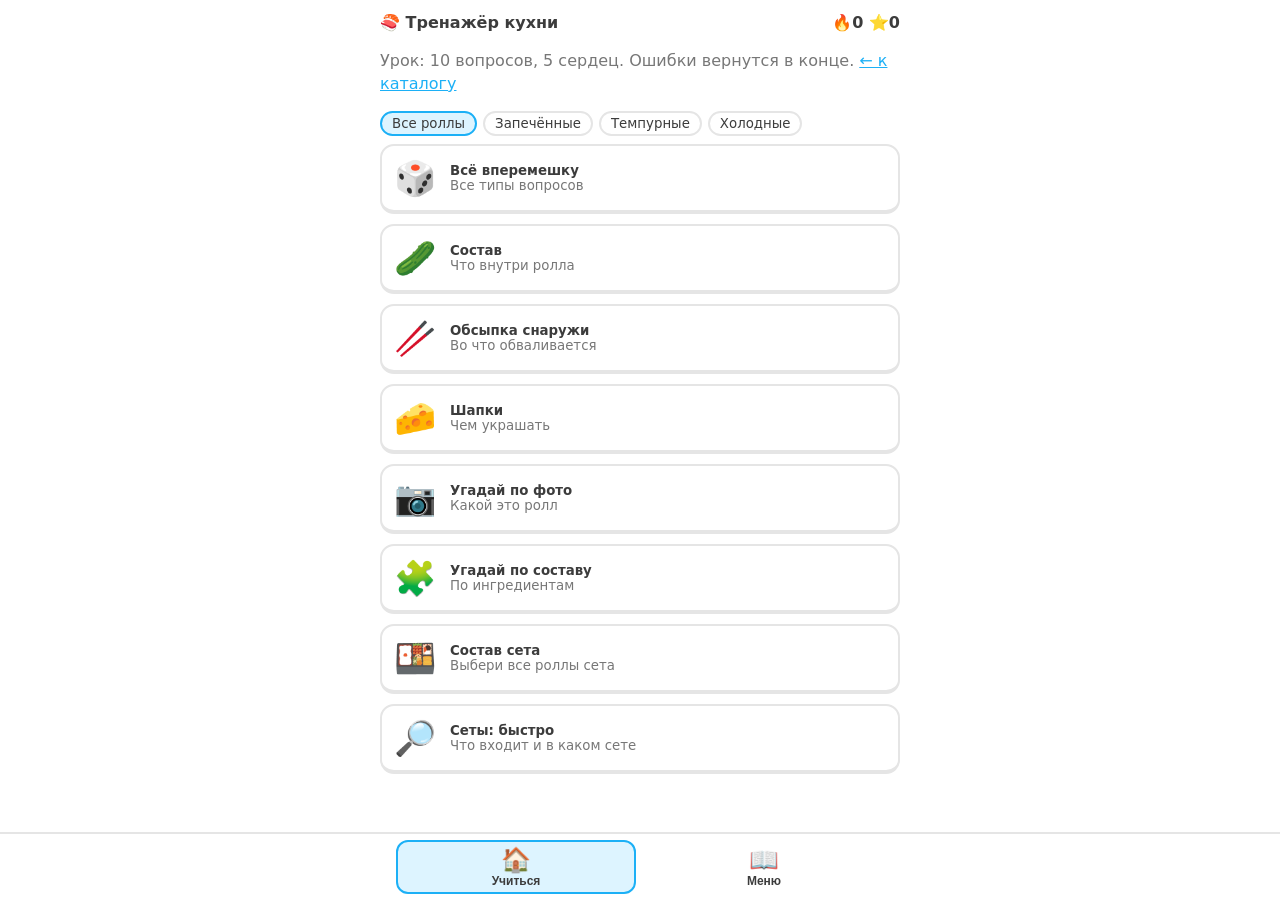
==== commit e36efbdc: "Add files via upload" ====
--- a/kitchen.html
+++ b/kitchen.html
@@ -37,7 +37,7 @@
 input{width:100%;box-sizing:border-box;padding:12px;border:2px solid var(--line);border-radius:12px;background:var(--card);color:inherit;font:16px inherit;font-family:inherit}
 </style></head><body><div id="app"></div>
 <script>
-const D={"rolls":[{"n":"Дабл чиз крабовый","cat":"bake","ing":["темпурный"],"out":[],"cap":"Крабовый с-с, унаги, кунжут","img":"images/d8b71d361478a45a1c83.webp"},{"n":"Дабл чиз спайси","cat":"bake","ing":["темпурный"],"out":[],"cap":"Спайси с-с, унаги, кунжут","img":"images/f8c8fd1651cf72599253.webp"},{"n":"Дабл чиз сырный","cat":"bake","ing":["темпурный"],"out":[],"cap":"Сырный с-с, унаги, кунжут","img":"images/90832e6b0b64e92d916d.webp"},{"n":"Аргентина","cat":"bake","ing":["сыр","креветка","огурец"],"out":["красная масага"],"cap":"Сырный с-с, унаги, кунжут","img":"images/9abce3d315e6ac7f5fb2.webp"},{"n":"Гринч","cat":"bake","ing":["сыр","кальмар/тунец","огурец"],"out":["ч/б кунжут"],"cap":"Наоми с-с, унаги, кунжут","img":"images/bfde835a27ceb3ed8163.webp"},{"n":"Йохо","cat":"bake","ing":["сыр","кальмар/тунец","огурец"],"out":["ч/б кунжут"],"cap":"Сырный с-с, унаги, кунжут","img":"images/68e954b631e1bec8acbd.webp"},{"n":"Калифорния запеченная","cat":"bake","ing":["сыр","краб","огурец"],"out":["кунжут"],"cap":"Сырный с-с, унаги, кунжут","img":"images/68e954b631e1bec8acbd.webp"},{"n":"Калифорния запеченная с тунцом","cat":"bake","ing":["сыр","жар тунец","огурец"],"out":["кунжут"],"cap":"Сырный с-с, унаги, кунжут"},{"n":"Киото ролл с кальмаром","cat":"bake","ing":["креветка","кальмар","огурец"],"out":["красная масага"],"cap":"Крабовый с-с, унаги, кунжут","img":"images/1e6ed42c1e67cc385de9.webp"},{"n":"Конкорд","cat":"bake","ing":["томаго","курица"],"out":["кунжут"],"cap":"Сырный с-с, унаги","img":"images/7e19e5ccde1da389ef51.webp"},{"n":"Мексиканский","cat":"bake","ing":["сыр","пекинка","огурец","помидор","халапеньо"],"out":["кунжут"],"cap":"Спайси, унаги","img":"images/8727ee4946ae6d0f710a.webp"},{"n":"Наоми","cat":"bake","ing":["сыр","креветка","огурец"],"out":["кунжут"],"cap":"Наоми с-с","img":"images/4606cd85235f1beaf408.webp"},{"n":"Орегон","cat":"bake","ing":["свинина су-вид","помидор","огурец"],"out":["кунжут"],"cap":"Наоми с-с, BBQ","img":"images/27bab09fdf409154fa57.webp"},{"n":"Осака","cat":"bake","ing":["сыр","кальмар","чука"],"out":["красная масага"],"cap":"Спайси с-с, ореховый, унаги, кунжут","img":"images/53cd2766dd49bc629d8f.webp"},{"n":"Осака с тунцом","cat":"bake","ing":["жар тунец","кальмар","огурец"],"out":["красная масага"],"cap":"Жар.тунец+спайси, ореховый, унаги"},{"n":"Персей","cat":"bake","ing":["сыр","креветка","огурец"],"out":["красная масага"],"cap":"Спайси с-с, унаги, кунжут","img":"images/30c21f4eca10d4ee86ed.webp"},{"n":"Пять сыров","cat":"bake","ing":["сыр","чеддер","сырная палочка"],"out":["кунжут"],"cap":"Сырный с-с, унаги, пармезан","img":"images/7897e6d3ff1e8cbdc2fa.webp"},{"n":"Спайси теплый","cat":"bake","ing":["сыр","кальмар/тунец","огурец"],"out":["ч/б кунжут"],"cap":"Спайси с-с, унаги, кунжут","img":"images/5f21c462de607ed541a0.webp"},{"n":"Тыквенная калифорния","cat":"bake","ing":["сыр","огурец"],"out":["кунжут"],"cap":"Тыква 50г+краб 50г+ спайси(замешать), унаги","img":"images/c067e7a681eb33efe313.webp"},{"n":"Филадельфия запеченная","cat":"bake","ing":["сыр","огурец"],"out":[],"cap":"Капельки спайси и запекать","img":"images/f75a874a9e017298e52e.webp"},{"n":"Хоукай","cat":"bake","ing":["сыр","пекинка","огурец","лосось"],"out":["черный кунжут"],"cap":"Сырный с-с, кисло-сладкий","img":"images/f28eef874c2ed6e5c2e9.webp"},{"n":"Чеддер запеченный","cat":"bake","ing":["сыр","курица","бекон","помидор"],"out":["кунжут"],"cap":"2 кусочка чедера разрезать по 4 части и запекать, унаги, капельки спайси","img":"images/a7207cdd8aa7abb77a69.webp"},{"n":"Чикен запеченный","cat":"bake","ing":["курица","пекинка"],"out":["кунжут"],"cap":"Сырный с-с, унаги, лук перо","img":"images/5a0f4276825d6aae4631.webp"},{"n":"Шримп барбекю","cat":"bake","ing":["сыр","креветка","огурец"],"out":["бекон"],"cap":"Намазать с-сом BBQ и запечь, BBQ капельки","img":"images/26a70f814ea94c0581f7.webp"},{"n":"Грибы терияки мини","cat":"bake","ing":["грибы"],"out":[],"cap":"Сырный с-с, унаги, кунжут","img":"images/bc4cfaad5b4422e33817.webp"},{"n":"Бекон чиз мини","cat":"bake","ing":["бекон"],"out":[],"cap":"Сырный с-с, унаги, кунжут","img":"images/e875c3c219d3565ee149.webp"},{"n":"Жаренный лосось мини","cat":"bake","ing":["черняга"],"out":[],"cap":"Спайси с-с, унаги, кунжут","img":"images/6ef06e3acebdde2e8b62.webp"},{"n":"Кальмар мини","cat":"bake","ing":["кальмар"],"out":[],"cap":"Спайси с-с, унаги, кунжут","img":"images/18425415fa9640fa6049.webp"},{"n":"Краб мини","cat":"bake","ing":["креветка"],"out":[],"cap":"Крабовый с-с, унаги, кунжут","img":"images/e49c06dbe9eab1518a96.webp"},{"n":"Лосось мини","cat":"bake","ing":["лосось"],"out":[],"cap":"Угревый с-с, унаги, лук фри","img":"images/31555e2b89ba54c35117.webp"},{"n":"Мидии мини","cat":"bake","ing":["мидии чиз"],"out":[],"cap":"Спайси с-с, унаги, кунжут","img":"images/18425415fa9640fa6049.webp"},{"n":"Мини калифорния запеченная","cat":"bake","ing":["краб"],"out":[],"cap":"Сырный с-с, унаги.кунжут","img":"images/e875c3c219d3565ee149.webp"},{"n":"Огурец мини","cat":"bake","ing":["огурец"],"out":[],"cap":"Сырный с-с, унаги, кунжут","img":"images/e875c3c219d3565ee149.webp"},{"n":"Спайси мини","cat":"bake","ing":["лосось"],"out":[],"cap":"Спайси с-с, унаги, кунжут","img":"images/18425415fa9640fa6049.webp"},{"n":"Спайси порк мини","cat":"bake","ing":["свинина су-вид"],"out":[],"cap":"Спайси с-с, унаги, кунжут","img":"images/18425415fa9640fa6049.webp"},{"n":"Порк чиз мини","cat":"bake","ing":["свинина су-вид"],"out":[],"cap":"Сырный с-с, унаги, кунжут","img":"images/e875c3c219d3565ee149.webp"},{"n":"Чикен мини запеченный","cat":"bake","ing":["курица"],"out":[],"cap":"Спайси с-с, унаги, кунжут","img":"images/18425415fa9640fa6049.webp"},{"n":"Чикен чиз мини","cat":"bake","ing":["курица"],"out":[],"cap":"Сырный с-с, унаги, кунжут","img":"images/e875c3c219d3565ee149.webp"},{"n":"Чука мини","cat":"bake","ing":["чука"],"out":[],"cap":"Угревый с-с, унаги, лук фри","img":"images/31555e2b89ba54c35117.webp"},{"n":"Шримп краб мини","cat":"bake","ing":["краб"],"out":[],"cap":"Креветочный с-с, черри, унаги","img":"images/f5f333c689033f3f2d15.webp"},{"n":"Шримп перец мини","cat":"bake","ing":["перец"],"out":[],"cap":"Креветочный с-с, черри, унаги","img":"images/f5f333c689033f3f2d15.webp"},{"n":"Шримп томат мини","cat":"bake","ing":["помидор"],"out":[],"cap":"Креветочный с-с, черри, унаги","img":"images/f5f333c689033f3f2d15.webp"},{"n":"Венера","cat":"tempura","ing":["сыр","кальмар","перец","бекон"],"out":[],"cap":"Унаги, кунжут","img":"images/e3755ad7fdaffed3f65c.webp"},{"n":"Венера темпура мини","cat":"tempura","ing":["сыр","кальмар","перец","бекон"],"out":[],"cap":"Унаги, кунжут","img":"images/574e6e15167c1288455a.webp"},{"n":"Дабл чиз","cat":"tempura","ing":["красный сыр"],"out":[],"cap":"Унаги, кунжут","img":"images/4e12145abb42fb019e09.webp"},{"n":"Калифорния обжаренная","cat":"tempura","ing":["сыр","масаго","краб","огурец"],"out":[],"cap":"Унаги, кунжут","img":"images/87d10d19232fc0035027.webp"},{"n":"Кани темпура","cat":"tempura","ing":["сыр","краб","чука"],"out":[],"cap":"Унаги, кунжут","img":"images/dbfdb0ea757e9f373d34.webp"},{"n":"Кацуро темпура","cat":"tempura","ing":["сыр","пекинка","жар тунец","бекон"],"out":[],"cap":"Унаги кунжут"},{"n":"Мни калифорния темпура","cat":"tempura","ing":["сыр","краб","огурец"],"out":[],"cap":"Унаги, кунжут","img":"images/e172e078f18ab12d92a4.webp"},{"n":"Мини кани темпура","cat":"tempura","ing":["сыр","краб","чука"],"out":[],"cap":"Унаги, .кунжут","img":"images/98a2f2306f16ca36cb53.webp"},{"n":"Мини эби темпура","cat":"tempura","ing":["сыр","креветка"],"out":[],"cap":"Унаги, кунжут","img":"images/d8a5438226ef3f372a7a.webp"},{"n":"Ред темпура","cat":"tempura","ing":["красный сыр","черняга"],"out":[],"cap":"Унаги, кунжут","img":"images/9712f52ff155d2ec17cc.webp"},{"n":"Ред темпура мини","cat":"tempura","ing":["красный сыр","черняга"],"out":[],"cap":"Унаги, кунжут","img":"images/38114788e98c993a41b7.webp"},{"n":"Торанага","cat":"tempura","ing":["сыр","пикантная курица","огурец"],"out":[],"cap":"Кисло-сладкий.кунжут","img":"images/16cf78943b4f44282ac5.webp"},{"n":"Чеддер темпура","cat":"tempura","ing":["сыр","краб","чеддер","перец"],"out":[],"cap":"Кисло-сладкий, кунжут","img":"images/366bb8e578b250204302.webp"},{"n":"Чикен темпура","cat":"tempura","ing":["курица","помидор"],"out":[],"cap":"Унаги, кунжут","img":"images/dc02a93629cc91563d16.webp"},{"n":"Фуджи горячий","cat":"tempura","ing":["сыр","креветка","перец"],"out":[],"cap":"Унаги, кунжут","img":"images/e73ce7723df1dbbbd8c9.webp"},{"n":"Эби темпура","cat":"tempura","ing":["красный сыр","креветка"],"out":[],"cap":"Унаги кунжут","img":"images/bc46e246f723e1fa66bc.webp"},{"n":"Хот-дог ролл","cat":"tempura","ing":["сыр","огурец"],"out":[],"cap":"Разрезается вдоль(не до конца), в середину кладется пекинка, на одну сторону 9 колбасок пепперони, на другую смесь из курицы 30г+Бекон 30г+спайси, горчица, кисло-сладкий, пармезан","img":"images/0ec6e68dd3ccec1f014f.webp"},{"n":"Айова","cat":"cold","ing":["сыр","краб","помидор"],"out":[],"cap":"Огурец, капельки спайси","img":"images/b438da40c159371079c3.webp"},{"n":"Бонито","cat":"cold","ing":["сыр","черняга","масага","огурец"],"out":[],"cap":"Стружка тунца","img":"images/39f6b87c72aa0d332777.webp"},{"n":"Грин ролл","cat":"cold","ing":["сыр","лосось"],"out":[],"cap":"Огурец, унаги","img":"images/e724640223d1669e0b56.webp"},{"n":"Дабл чиз мини","cat":"cold","ing":["красный сыр"],"out":[],"cap":"Шапочки сыра, унаги, кунжут","img":"images/c00390cdf9c6fc9d640e.webp"},{"n":"Инондо ролл","cat":"cold","ing":["сыр","лосось","огурец"],"out":[],"cap":"Укроп","img":"images/c12d989f9217d5163ffe.webp"},{"n":"Инондо ролл с тунцом","cat":"cold","ing":["сыр","тунец","огурец"],"out":[],"cap":"Укроп"},{"n":"Йетти","cat":"cold","ing":["сыр","черняга","перец"],"out":[],"cap":"Панко, унаги","img":"images/f10d3324722c3faf0b44.webp"},{"n":"Калифорния","cat":"cold","ing":["сыр","краб","огурец"],"out":[],"cap":"Шапка масаги","img":"images/7244448ceb1d6ff26787.webp"},{"n":"Канада","cat":"cold","ing":["сыр","огурец"],"out":[],"cap":"Угорь, унаги, кунжут","img":"images/b7b5404ce32ca035df80.webp"},{"n":"Канада с кальмаром","cat":"cold","ing":["сыр","кальмар","огурец"],"out":[],"cap":"Угорь, унаги, кисло-сладкий","img":"images/785c51b10ee49bb85471.webp"},{"n":"Канада с креветкой","cat":"cold","ing":["сыр","креветка","огурец"],"out":[],"cap":"Угорь, унаги, спайси","img":"images/e746ffa5de09397ed45c.webp"},{"n":"Капа чиз","cat":"cold","ing":["сыр","огурец"],"out":[],"cap":"","img":"images/e04dd14b3ef103f3761d.webp"},{"n":"Купидон","cat":"cold","ing":["сыр","тунец","пекинка"],"out":[],"cap":"Ч/б кунжут, унаги","img":"images/d5b66226e9816d1c7bcf.webp"},{"n":"Морская осень","cat":"cold","ing":["сыр","лосось","креветка"],"out":[],"cap":"Огурец, капельки спайси","img":"images/1cd968f0ff075615b78b.webp"},{"n":"Осенний ролл","cat":"cold","ing":["сыр","тыква","перец","огурец"],"out":[],"cap":"Кисло-сладкий","img":"images/aba121930b385318436a.webp"},{"n":"Острый ролл с лососем","cat":"cold","ing":["пекинка","лосось","огурец"],"out":[],"cap":"Ч/б кунжут, капельки спайси","img":"images/f8e7442fe6d413edc4f7.webp"},{"n":"Патонг","cat":"cold","ing":["сыр","орехи","лук","пекинка","темп креветка"],"out":[],"cap":"Кальмар, кисло-сладкий, лук перо","img":"images/b18fa0f443c1033274a7.webp"},{"n":"Ролл Дон-бекон","cat":"cold","ing":["сыр","корнишон","курица","помидор"],"out":[],"cap":"Бекон шапки(2шт)","img":"images/f31a2ca4e3740fc58d71.webp"},{"n":"Ролл Ореон","cat":"cold","ing":["сыр","бекон","огурец"],"out":[],"cap":"Шапка пармезана","img":"images/24994463121f68a0bdcb.webp"},{"n":"Ролл с креветкой","cat":"cold","ing":["креветка","масаго"],"out":[],"cap":"","img":"images/7acf90bbc61eca84821d.webp"},{"n":"Ролл с лососем","cat":"cold","ing":["лосось"],"out":[],"cap":"","img":"images/7856df4e4353aa175a77.webp"},{"n":"Ролл с огурцом","cat":"cold","ing":["огурец","кунжут"],"out":[],"cap":"","img":"images/66e80fb7cdbb9d781ea6.webp"},{"n":"Ролл тунец-огурец","cat":"cold","ing":["тунец","огурец"],"out":[],"cap":""},{"n":"Ролл с тунцом","cat":"cold","ing":["тунец"],"out":[],"cap":"","img":"images/1526fd0d1224fd6aecc6.webp"},{"n":"Ролл Фобос","cat":"cold","ing":["сыр","кальмар","томаго","помидор"],"out":[],"cap":"Укроп","img":"images/aea99fb9c886299ae8d6.webp"},{"n":"Самурай","cat":"cold","ing":["сыр","лосось","помидор"],"out":[],"cap":"Шапка масаги","img":"images/e48c0d41bb51ef108ef5.webp"},{"n":"Сливочный ролл с тунцом","cat":"cold","ing":["сыр","огурец"],"out":[],"cap":"Тунец","img":"images/d91f3e9bb9f6fc2b1913.webp"},{"n":"Томаго","cat":"cold","ing":["сыр","томаго","огурец"],"out":[],"cap":"Ч/б кунжут","img":"images/85a4cddf0567b8caf3e5.webp"},{"n":"Тыквенная азия","cat":"cold","ing":["сыр","тыква","огурец"],"out":[],"cap":"Лосось, кальмар, угорь","img":"images/97f1a50c8ef5a04c10a9.webp"},{"n":"Филадельфия","cat":"cold","ing":["сыр","огурец"],"out":[],"cap":"Лосось","img":"images/ea582e5658fda726d892.webp"},{"n":"Филадельфия лайт","cat":"cold","ing":["сыр 3 полоски"],"out":[],"cap":"Лосось","img":"images/ee0ca91a1943b96fa52f.webp"},{"n":"Филадельфия с кальмаром","cat":"cold","ing":["сыр","огурец"],"out":[],"cap":"Кальмар, капельки спайси","img":"images/2f2acdd78ea60e7c655c.webp"},{"n":"Филадельфия с креветкой","cat":"cold","ing":["сыр","креветка"],"out":[],"cap":"Лосось","img":"images/6bed36f16d798755b085.webp"},{"n":"Фреш ролл с лососем","cat":"cold","ing":["сыр","пекинка","лук","креветка темп"],"out":[],"cap":"Клубничный топинг, 100г лосося+10гспайси(смешать), мендаль лепестки"},{"n":"Фуджи маки","cat":"cold","ing":["сыр","лосось","огурец"],"out":[],"cap":"Унаги","img":"images/1d9ba059899915040606.webp"},{"n":"Цезарь ролл","cat":"cold","ing":["сыр","пекинка","курица","помидор"],"out":[],"cap":"Панко, капельки спайси","img":"images/6ec01e54fd4b9e085998.webp"},{"n":"Чикен ролл","cat":"cold","ing":["сыр","курица","огурец"],"out":[],"cap":"Кунжут","img":"images/1399c976cbc07f7dbbb7.webp"},{"n":"Чикен BBQ","cat":"cold","ing":["сыр","курица","помидор","халапеньо"],"out":[],"cap":"Панко, BBQ"},{"n":"Эби","cat":"cold","ing":["сыр","креветка","огурец"],"out":[],"cap":"Ч/б кунжут","img":"images/e3c5858c2814e856f63e.webp"},{"n":"Эби классик","cat":"cold","ing":["сыр","огурец"],"out":[],"cap":"Креветки(4шт)","img":"images/5fa16c17eeb01b166144.webp"}],"sets":[{"n":"Айсберг","items":["Дабл чиз(сырный, спайси,крабовый)","Торанага","Калифорния обжаренная","Калифорния запеченная","Эби классик","Ролл с огурцом","Ролл с креветкой"],"rice":{"150г риса на 1 нори":"5","140г риса на ½ нори":"1","150г риса на ½ нори":"1","90 г риса на 1 нори":"2"},"img":"images/57d696dbbb3767e9573a.webp"},{"n":"Аляска","items":["Конкорд","Мексиканский","Спайси теплый с тунцом","Осака","Цезарь ролл","ЧикенBBQ","Калифорния"],"rice":{"140г риса на ½ нори":"4","150г риса на ½ нори":"3"},"img":"images/dd05125232ac78ff56c9.webp"},{"n":"Атакама","items":["Венера темпура мини","Мини кани темпура","Мини калифорния темпура","мини эби темпура","Ред темпура мини"],"rice":{"110г/170г риса на 1 нори":"5/0"},"img":"images/4016a2f915434012b002.webp"},{"n":"Бонсай","items":["Венера","Персей","Фуджи маки","Купидон","Айова","Самурай"],"rice":{"150г риса на 1 нори":"2","140г риса на ½ нори":"1","150г риса на ½ нори":"3"},"img":"images/090dcdf6fb548a61581c.webp"},{"n":"Великан","items":["Ред темпура","Чикен темпура","Чикен запеченный","Спайси теплый","Чикен ролл","Томаго","Йетти","Бонито"],"rice":{"150г риса на 1 нори":"2","140г риса на ½ нори":"2","150г риса на ½ нори":"4"},"img":"images/b8502b658ca6b90171dd.webp"},{"n":"Запеченый","items":["Дабл чиз крабовый","Венера","Конкорд","Мексиканский","Орегон","Киото ролл с кальмаром"],"rice":{"150г риса на 1 нори":"2","140г риса на ½ нори":"4"},"img":"images/cc258db5ebae94bb8ef9.webp"},{"n":"Киномания","items":["Конкорд","Спайси теплый с тунцом","Осака","Мидии мини","Шримп-краб мини"],"rice":{"140г риса на ½ нори":"3","90 г риса на 1 нори":"2"},"img":"images/840381a77a86ddb8b07d.webp"},{"n":"Кицунэ","items":["Йетти","Цезарь ролл","Острый ролл с лососем","Калифорния","Капа чиз"],"rice":{"150г риса на ½ нори":"4","90 г риса на 1 нори":"1"},"img":"images/2d79f919b3ab334a3f6a.webp"},{"n":"Котопес","items":["Калифорния запеченная","Спайси теплый с тунцом"],"rice":{"140г риса на ½ нори":"2"},"img":"images/1b5f4209db6f8179d67e.webp"},{"n":"Мафия","items":["Дабл чиз спайси","Чикен темпура","Наоми","Чикен запеченный","Ролл Ореон","Ролл Фобос","Цезарь ролл","Эби"],"rice":{"150г риса на 1 нори":"2","140г риса на ½ нори":"2","150г риса на ½ нори":"4"},"img":"images/ee8846733ae3988a9c34.webp"},{"n":"Мегаполис","items":["Эби темпура","Чикен темпура","Йохо с тунцом","Аргентина","Персей","Сливочный ролл с тунцом","Цезарь ролл","Калифорния","Ролл с огурцом","Ролл с креветкой"],"rice":{"150г риса на 1 нори":"2","140г риса на ½ нори":"3","150г риса на ½ нори":"3","90 г риса на 1 нори":"2"},"img":"images/e32ffe487308d20592e9.webp"},{"n":"Микс","items":["Эби темпура","Дабл чиз","Калифорния запеченная","Киото ролл с кальмаром","Фуджи маки","Филадельфия лайт","Эби классик","Калифорния"],"rice":{"150г риса на 1 нори":"3","140г риса на ½ нори":"2","150г риса на ½ нори":"3"},"img":"images/631da6c8ad4081c44886.webp"},{"n":"Московский","items":["Калифорния обжаренная","Эби темпура","Чеддер запеченный","Спайси теплый"],"rice":{"150г риса на 1 нори":"2","140г риса на ½ нори":"2"},"img":"images/824b2e48d644f291e073.webp"},{"n":"Наруто","items":["Венера","Дабл чиз","Наоми","Калифорния запеченная","Хоукай","Сливочный роллс тунцом","Филадельфия с креветкой","Филадельфия с кальмаром","Ролл Дон-бекон","Грин ролл"],"rice":{"150г риса на 1 нори":"2","140г риса на ½ нори":"3","150г риса на ½ нори":"5"},"img":"images/8ca0917432b372108db7.webp"},{"n":"Неаполь","items":["Лосось мини","Мидии мини","Калифорния мини запеченная","Грибы терияки мини","Канада","Филадельфия лайт","Острый ролл с лососем","Капа чиз","Ролл тунец-огурец"],"rice":{"150г риса на ½ нори":"3","90 г риса на 1 нори":"6"},"img":"images/acb2fa6c25b1cea49310.webp"},{"n":"Невада","items":["Кани темпура","Ред темпура","Калифорния запеченная","Спайси теплый","Осака","Филадельфия","Ролл с огурцом","Дабл чиз мини"],"rice":{"150г риса на 1 нори":"2","140г риса на ½ нори":"3","150г риса на ½ нори":"1","90 г риса на 1 нори":"2"},"img":"images/6f63a6de9d20623cbef7.webp"},{"n":"Окинава","items":["Калифорния обжаренная","Торанага","Сливочный ролл с тунцом","Филадельфия","Острый ролл с лососем","Ролл с тунцом"],"rice":{},"img":"images/f8ac0bdb9b306d4efe04.webp"},{"n":"Осенний","items":["Чикен темпура","Торанага","Тыквенная калифорния","Спайси теплый с тунцом","Осенний ролл","Тыквенная азия","Эби классик","Морская осень"],"rice":{"150г риса на 1 нори":"2","110г/170г риса на 1 нори":"0/1","140г риса на ½ нори":"2","150г риса на ½ нори":"3"},"img":"images/0c43c589515d0604e93f.webp"},{"n":"Почтальон суши","items":["Лосось мини","Мидии мини","Калифорния мини запеченная","Грибы терияки мини","Эби классик","Филадельфия с креветкой","Цезарь ролл","Капа чиз","Ролл тунец-огурец"],"rice":{"150г риса на ½ нори":"3","90 г риса на 1 нори":"6"},"img":"images/ea484eaa01dafe9a8f0c.webp"},{"n":"Праздничный","items":["Дабл чиз(сырный,крабовый)","Гринч с тунцом","Спайси теплый с тунцом","Филадельфия с кальмаром","Филадельфия с креветкой","Цезарь ролл","Чикен BBQ"],"rice":{"150г риса на 1 нори":"2","140г риса на ½ нори":"2","150г риса на ½ нори":"4"},"img":"images/4c5e4ef9af99ab5bea19.webp"},{"n":"Радуга","items":["Мини кани темпура","Мини калифорния темпура","Конкорд","Чука мини(под крабовым,лук фри)","Чикен чиз мини"],"rice":{"110г/170г риса на 1 нори":"2/0","140г риса на ½ нори":"1","90 г риса на 1 нори":"2"},"img":"images/9b379fcaad0abef47e5d.webp"},{"n":"Русалочка","items":["Дабл чиз(крабовый,спайси,сырный)","Краб мини","Кальмар мини","Спайси мини","Филадельфия","Сливочный ролл с тунцом"],"rice":{"150г риса на 1 нори":"3","150г риса на ½ нори":"2","90 г риса на 1 нори":"3"},"img":"images/316069db873be45757dd.webp"},{"n":"Сакура","items":["Эби темпура","Дабл чиз","Аргентина","Краб мини","Калифорния мини запеченная","Мидии мини"],"rice":{"150г риса на 1 нори":"2","140г риса на ½ нори":"1","90 г риса на 1 нори":"3"},"img":"images/45d5d16e60747fe96f12.webp"},{"n":"Сиам","items":["Калифорния запеченная","Шримп барбекю","Огурец мини","Чикен чиз мини","Грибы терияки мини","Шримп-томат мини","Шримп-перец мини","Шримп-краб мини","Чука мини","Лосось мини","Мидии мини","Спайси мини","Жаренный лосось мини","Кальмар мини"],"rice":{"140г риса на ½ нори":"2","90 г риса на 1 нори":"12"},"img":"images/39b8467fe0bf8601bb72.webp"},{"n":"Смоленский","items":["Эби","Патонг","Калифорния","Ролл с тунцом"],"rice":{"150г риса на ½ нори":"3","90 г риса на 1 нори":"1"},"img":"images/6e3a065ccef49bba5973.webp"},{"n":"Тунец","items":["Кацуро темпура","Калифорния запеченная с тунцом","Осака с тунцом","Купидон","Инондо ролл с тунцом","Ролл тунец-огурец"],"rice":{"150г риса на 1 нори":"1","140г риса на ½ нори":"2","150г риса на ½ нори":"2","90 г риса на 1 нори":"1"},"img":"images/8787d8f0dc0f20203292.webp"},{"n":"Тыквенный","items":["Тыквенная калифорния","Морская осень","Осенний ролл","Тыквенная азия"],"rice":{"110г/170г риса на 1 нори":"0/1","140г риса на ½ нори":"1","150г риса на ½ нори":"2"}},{"n":"Фила","items":["Дабл чиз(спайси,крабовый,сырный)","Грибы терияки мини","Калифорния запеченная мини","Порк чиз мини","Кальмар мини","Чикен запеченный мини","Жаренный лосось мини","Мидии мини","Дабл чиз мини"],"rice":{"150г риса на 1 нори":"3","90 г риса на 1 нори":"8"},"img":"images/b3c091c6cfbf62f42b6c.webp"},{"n":"Фиш","items":["Фуджи маки","Эби классик","Филадельфия","Самурай","Ролл с лососем"],"rice":{"150г риса на 1 нори":"1","150г риса на ½ нори":"3","90 г риса на 1 нори":"1"},"img":"images/cc41487bf3ee4d9d1124.webp"},{"n":"Фудзи","items":["Дабл чиз спайси","Кани темпура","Мини калифорния темпура","Грибы терияки мини","Бекон чиз мини"],"rice":{"150г риса на 1 нори":"2","110г/170г риса на 1 нори":"1/0","90 г риса на 1 нори":"2"},"img":"images/748d89d490b3024b4b0c.webp"},{"n":"Хот","items":["Калифорния запеченная","Спайси теплый с тунцом","Осака","Эби","Цезарь ролл","Калифорния","Ролл с креветкой","Ролл с огурцом"],"rice":{"140г риса на ½ нори":"3","150г риса на ½ нори":"3","90 г риса на 1 нори":"2"},"img":"images/3f009073a6fc803a5ba1.webp"}]};
+const D={"rolls":[{"n":"Дабл чиз крабовый","cat":"bake","ing":["красный сыр"],"out":[],"cap":"Крабовый с-с, унаги, кунжут","img":"images/d8b71d361478a45a1c83.webp"},{"n":"Дабл чиз спайси","cat":"bake","ing":["красный сыр"],"out":[],"cap":"Спайси с-с, унаги, кунжут","img":"images/f8c8fd1651cf72599253.webp"},{"n":"Дабл чиз сырный","cat":"bake","ing":["красный сыр"],"out":[],"cap":"Сырный с-с, унаги, кунжут","img":"images/90832e6b0b64e92d916d.webp"},{"n":"Аргентина","cat":"bake","ing":["сыр","креветка","огурец"],"out":["красная масаго"],"cap":"Сырный с-с, унаги, кунжут","img":"images/9abce3d315e6ac7f5fb2.webp"},{"n":"Гринч","cat":"bake","ing":["сыр","кальмар/тунец","огурец"],"out":["ч/б кунжут"],"cap":"Наоми с-с, унаги, кунжут","img":"images/bfde835a27ceb3ed8163.webp"},{"n":"Йохо","cat":"bake","ing":["сыр","кальмар/тунец","огурец"],"out":["ч/б кунжут"],"cap":"Сырный с-с, унаги, кунжут","img":"images/68e954b631e1bec8acbd.webp"},{"n":"Калифорния запеченная","cat":"bake","ing":["сыр","краб","огурец"],"out":["кунжут"],"cap":"Сырный с-с, унаги, кунжут","img":"images/68e954b631e1bec8acbd.webp"},{"n":"Калифорния запеченная с тунцом","cat":"bake","ing":["сыр","жар тунец","огурец"],"out":["кунжут"],"cap":"Сырный с-с, унаги, кунжут","img":"images/68e954b631e1bec8acbd.webp"},{"n":"Киото ролл с кальмаром","cat":"bake","ing":["креветка","кальмар","огурец"],"out":["красная масаго"],"cap":"Крабовый с-с, унаги, кунжут","img":"images/1e6ed42c1e67cc385de9.webp"},{"n":"Конкорд","cat":"bake","ing":["томаго","курица"],"out":["кунжут"],"cap":"Сырный с-с, унаги","img":"images/7e19e5ccde1da389ef51.webp"},{"n":"Мексиканский","cat":"bake","ing":["сыр","пекинка","огурец","помидор","халапеньо"],"out":["кунжут"],"cap":"Спайси, унаги","img":"images/8727ee4946ae6d0f710a.webp"},{"n":"Наоми","cat":"bake","ing":["сыр","креветка","огурец"],"out":["кунжут"],"cap":"Наоми с-с","img":"images/4606cd85235f1beaf408.webp"},{"n":"Орегон","cat":"bake","ing":["свинина су-вид","помидор","огурец"],"out":["кунжут"],"cap":"Наоми с-с, BBQ","img":"images/27bab09fdf409154fa57.webp"},{"n":"Осака","cat":"bake","ing":["сыр","кальмар","чука"],"out":["красная масаго"],"cap":"Спайси с-с, ореховый, унаги, кунжут","img":"images/53cd2766dd49bc629d8f.webp"},{"n":"Осака с тунцом","cat":"bake","ing":["жар тунец","кальмар","огурец"],"out":["красная масаго"],"cap":"Жар.тунец+спайси, ореховый, унаги","img":"images/bc655f736f2fd93aef32.webp"},{"n":"Персей","cat":"bake","ing":["сыр","креветка","огурец"],"out":["красная масаго"],"cap":"Спайси с-с, унаги, кунжут","img":"images/30c21f4eca10d4ee86ed.webp"},{"n":"Пять сыров","cat":"bake","ing":["сыр","чеддер","сырная палочка"],"out":["кунжут"],"cap":"Сырный с-с, унаги, пармезан","img":"images/7897e6d3ff1e8cbdc2fa.webp"},{"n":"Спайси теплый","cat":"bake","ing":["сыр","кальмар/тунец","огурец"],"out":["ч/б кунжут"],"cap":"Спайси с-с, унаги, кунжут","img":"images/5f21c462de607ed541a0.webp"},{"n":"Тыквенная калифорния","cat":"bake","ing":["сыр","огурец"],"out":["кунжут"],"cap":"Тыква 50г+краб 50г+ спайси(замешать), унаги","img":"images/c067e7a681eb33efe313.webp"},{"n":"Филадельфия запеченная","cat":"bake","ing":["сыр","огурец"],"out":[],"cap":"Капельки спайси и запекать","img":"images/f75a874a9e017298e52e.webp"},{"n":"Хоукай","cat":"bake","ing":["сыр","пекинка","огурец","лосось"],"out":["черный кунжут"],"cap":"Сырный с-с, кисло-сладкий","img":"images/f28eef874c2ed6e5c2e9.webp"},{"n":"Чеддер запеченный","cat":"bake","ing":["сыр","курица","бекон","помидор"],"out":["кунжут"],"cap":"2 кусочка чедера разрезать по 4 части и запекать, унаги, капельки спайси","img":"images/a7207cdd8aa7abb77a69.webp"},{"n":"Чикен запеченный","cat":"bake","ing":["курица","пекинка"],"out":["кунжут"],"cap":"Сырный с-с, унаги, лук перо","img":"images/5a0f4276825d6aae4631.webp"},{"n":"Шримп барбекю","cat":"bake","ing":["сыр","креветка","огурец"],"out":["бекон"],"cap":"Намазать с-сом BBQ и запечь, BBQ капельки","img":"images/26a70f814ea94c0581f7.webp"},{"n":"Грибы терияки мини","cat":"bake","ing":["грибы"],"out":[],"cap":"Сырный с-с, унаги, кунжут","img":"images/bc4cfaad5b4422e33817.webp"},{"n":"Бекон чиз мини","cat":"bake","ing":["бекон"],"out":[],"cap":"Сырный с-с, унаги, кунжут","img":"images/e875c3c219d3565ee149.webp"},{"n":"Жаренный лосось мини","cat":"bake","ing":["черняга"],"out":[],"cap":"Спайси с-с, унаги, кунжут","img":"images/6ef06e3acebdde2e8b62.webp"},{"n":"Кальмар мини","cat":"bake","ing":["кальмар"],"out":[],"cap":"Спайси с-с, унаги, кунжут","img":"images/18425415fa9640fa6049.webp"},{"n":"Краб мини","cat":"bake","ing":["креветка"],"out":[],"cap":"Крабовый с-с, унаги, кунжут","img":"images/e49c06dbe9eab1518a96.webp"},{"n":"Лосось мини","cat":"bake","ing":["лосось"],"out":[],"cap":"Угревый с-с, унаги, лук фри","img":"images/31555e2b89ba54c35117.webp"},{"n":"Мидии мини","cat":"bake","ing":["мидии чиз"],"out":[],"cap":"Спайси с-с, унаги, кунжут","img":"images/18425415fa9640fa6049.webp"},{"n":"Мини калифорния запеченная","cat":"bake","ing":["краб"],"out":[],"cap":"Сырный с-с, унаги.кунжут","img":"images/e875c3c219d3565ee149.webp"},{"n":"Огурец мини","cat":"bake","ing":["огурец"],"out":[],"cap":"Сырный с-с, унаги, кунжут","img":"images/e875c3c219d3565ee149.webp"},{"n":"Спайси мини","cat":"bake","ing":["лосось"],"out":[],"cap":"Спайси с-с, унаги, кунжут","img":"images/18425415fa9640fa6049.webp"},{"n":"Спайси порк мини","cat":"bake","ing":["свинина су-вид"],"out":[],"cap":"Спайси с-с, унаги, кунжут","img":"images/18425415fa9640fa6049.webp"},{"n":"Порк чиз мини","cat":"bake","ing":["свинина су-вид"],"out":[],"cap":"Сырный с-с, унаги, кунжут","img":"images/e875c3c219d3565ee149.webp"},{"n":"Чикен мини запеченный","cat":"bake","ing":["курица"],"out":[],"cap":"Спайси с-с, унаги, кунжут","img":"images/18425415fa9640fa6049.webp"},{"n":"Чикен чиз мини","cat":"bake","ing":["курица"],"out":[],"cap":"Сырный с-с, унаги, кунжут","img":"images/e875c3c219d3565ee149.webp"},{"n":"Чука мини","cat":"bake","ing":["чука"],"out":[],"cap":"Угревый с-с, унаги, лук фри","img":"images/31555e2b89ba54c35117.webp"},{"n":"Шримп краб мини","cat":"bake","ing":["краб"],"out":[],"cap":"Креветочный с-с, черри, унаги","img":"images/f5f333c689033f3f2d15.webp"},{"n":"Шримп перец мини","cat":"bake","ing":["перец"],"out":[],"cap":"Креветочный с-с, черри, унаги","img":"images/f5f333c689033f3f2d15.webp"},{"n":"Шримп томат мини","cat":"bake","ing":["помидор"],"out":[],"cap":"Креветочный с-с, черри, унаги","img":"images/f5f333c689033f3f2d15.webp"},{"n":"Венера","cat":"tempura","ing":["сыр","кальмар","перец","бекон"],"out":[],"cap":"Унаги, кунжут","img":"images/e3755ad7fdaffed3f65c.webp"},{"n":"Венера темпура мини","cat":"tempura","ing":["сыр","кальмар","перец","бекон"],"out":[],"cap":"Унаги, кунжут","img":"images/574e6e15167c1288455a.webp"},{"n":"Дабл чиз","cat":"tempura","ing":["красный сыр"],"out":[],"cap":"Унаги, кунжут","img":"images/4e12145abb42fb019e09.webp"},{"n":"Калифорния обжаренная","cat":"tempura","ing":["сыр","масаго","краб","огурец"],"out":[],"cap":"Унаги, кунжут","img":"images/87d10d19232fc0035027.webp"},{"n":"Кани темпура","cat":"tempura","ing":["сыр","краб","чука"],"out":[],"cap":"Унаги, кунжут","img":"images/dbfdb0ea757e9f373d34.webp"},{"n":"Кацуро темпура","cat":"tempura","ing":["сыр","пекинка","жар тунец","бекон"],"out":[],"cap":"Унаги кунжут"},{"n":"Мни калифорния темпура","cat":"tempura","ing":["сыр","краб","огурец"],"out":[],"cap":"Унаги, кунжут","img":"images/e172e078f18ab12d92a4.webp"},{"n":"Мини кани темпура","cat":"tempura","ing":["сыр","краб","чука"],"out":[],"cap":"Унаги, .кунжут","img":"images/98a2f2306f16ca36cb53.webp"},{"n":"Мини эби темпура","cat":"tempura","ing":["сыр","креветка"],"out":[],"cap":"Унаги, кунжут","img":"images/d8a5438226ef3f372a7a.webp"},{"n":"Ред темпура","cat":"tempura","ing":["красный сыр","черняга"],"out":[],"cap":"Унаги, кунжут","img":"images/9712f52ff155d2ec17cc.webp"},{"n":"Ред темпура мини","cat":"tempura","ing":["красный сыр","черняга"],"out":[],"cap":"Унаги, кунжут","img":"images/38114788e98c993a41b7.webp"},{"n":"Торанага","cat":"tempura","ing":["сыр","пикантная курица","огурец"],"out":[],"cap":"Кисло-сладкий.кунжут","img":"images/16cf78943b4f44282ac5.webp"},{"n":"Чеддер темпура","cat":"tempura","ing":["сыр","краб","чеддер","перец"],"out":[],"cap":"Кисло-сладкий, кунжут","img":"images/366bb8e578b250204302.webp"},{"n":"Чикен темпура","cat":"tempura","ing":["курица","помидор"],"out":[],"cap":"Унаги, кунжут","img":"images/dc02a93629cc91563d16.webp"},{"n":"Фуджи горячий","cat":"tempura","ing":["сыр","креветка","перец"],"out":[],"cap":"Унаги, кунжут","img":"images/e73ce7723df1dbbbd8c9.webp"},{"n":"Эби темпура","cat":"tempura","ing":["красный сыр","креветка"],"out":[],"cap":"Унаги кунжут","img":"images/bc46e246f723e1fa66bc.webp"},{"n":"Хот-дог ролл","cat":"tempura","ing":["сыр","огурец"],"out":[],"cap":"Разрезается вдоль(не до конца), в середину кладется пекинка, на одну сторону 9 колбасок пепперони, на другую смесь из курицы 30г+Бекон 30г+спайси, горчица, кисло-сладкий, пармезан","img":"images/0ec6e68dd3ccec1f014f.webp"},{"n":"Айова","cat":"cold","ing":["сыр","краб","помидор"],"out":[],"cap":"Огурец, капельки спайси","img":"images/b438da40c159371079c3.webp"},{"n":"Бонито","cat":"cold","ing":["сыр","черняга","масаго","огурец"],"out":[],"cap":"Стружка тунца","img":"images/39f6b87c72aa0d332777.webp"},{"n":"Грин ролл","cat":"cold","ing":["сыр","лосось"],"out":[],"cap":"Огурец, унаги","img":"images/e724640223d1669e0b56.webp"},{"n":"Дабл чиз мини","cat":"cold","ing":["красный сыр"],"out":[],"cap":"Шапочки сыра, унаги, кунжут","img":"images/c00390cdf9c6fc9d640e.webp"},{"n":"Инондо ролл","cat":"cold","ing":["сыр","лосось","огурец"],"out":[],"cap":"Укроп","img":"images/c12d989f9217d5163ffe.webp"},{"n":"Инондо ролл с тунцом","cat":"cold","ing":["сыр","тунец","огурец"],"out":[],"cap":"Укроп"},{"n":"Йетти","cat":"cold","ing":["сыр","черняга","перец"],"out":[],"cap":"Панко, унаги","img":"images/f10d3324722c3faf0b44.webp"},{"n":"Калифорния","cat":"cold","ing":["сыр","краб","огурец"],"out":[],"cap":"Шапка масаги","img":"images/7244448ceb1d6ff26787.webp"},{"n":"Канада","cat":"cold","ing":["сыр","огурец"],"out":[],"cap":"Угорь, унаги, кунжут","img":"images/b7b5404ce32ca035df80.webp"},{"n":"Канада с кальмаром","cat":"cold","ing":["сыр","кальмар","огурец"],"out":[],"cap":"Угорь, унаги, кисло-сладкий","img":"images/785c51b10ee49bb85471.webp"},{"n":"Канада с креветкой","cat":"cold","ing":["сыр","креветка","огурец"],"out":[],"cap":"Угорь, унаги, спайси","img":"images/e746ffa5de09397ed45c.webp"},{"n":"Капа чиз","cat":"cold","ing":["сыр","огурец"],"out":[],"cap":"","img":"images/e04dd14b3ef103f3761d.webp"},{"n":"Купидон","cat":"cold","ing":["сыр","тунец","пекинка"],"out":[],"cap":"Ч/б кунжут, унаги","img":"images/d5b66226e9816d1c7bcf.webp"},{"n":"Морская осень","cat":"cold","ing":["сыр","лосось","креветка"],"out":[],"cap":"Огурец, капельки спайси","img":"images/1cd968f0ff075615b78b.webp"},{"n":"Осенний ролл","cat":"cold","ing":["сыр","тыква","перец","огурец"],"out":[],"cap":"Кисло-сладкий","img":"images/aba121930b385318436a.webp"},{"n":"Острый ролл с лососем","cat":"cold","ing":["пекинка","лосось","огурец"],"out":[],"cap":"Ч/б кунжут, капельки спайси","img":"images/f8e7442fe6d413edc4f7.webp"},{"n":"Патонг","cat":"cold","ing":["сыр","орехи","лук","пекинка","темп креветка"],"out":[],"cap":"Кальмар, кисло-сладкий, лук перо","img":"images/b18fa0f443c1033274a7.webp"},{"n":"Ролл Дон-бекон","cat":"cold","ing":["сыр","корнишон","курица","помидор"],"out":[],"cap":"Бекон шапки(2шт)","img":"images/f31a2ca4e3740fc58d71.webp"},{"n":"Ролл Ореон","cat":"cold","ing":["сыр","бекон","огурец"],"out":[],"cap":"Шапка пармезана","img":"images/24994463121f68a0bdcb.webp"},{"n":"Ролл с креветкой","cat":"cold","ing":["креветка","масаго"],"out":[],"cap":"","img":"images/7acf90bbc61eca84821d.webp"},{"n":"Ролл с лососем","cat":"cold","ing":["лосось"],"out":[],"cap":"","img":"images/7856df4e4353aa175a77.webp"},{"n":"Ролл с огурцом","cat":"cold","ing":["огурец","кунжут"],"out":[],"cap":"","img":"images/66e80fb7cdbb9d781ea6.webp"},{"n":"Ролл тунец-огурец","cat":"cold","ing":["тунец","огурец"],"out":[],"cap":"","img":"images/1526fd0d1224fd6aecc6.webp"},{"n":"Ролл с тунцом","cat":"cold","ing":["тунец"],"out":[],"cap":"","img":"images/1526fd0d1224fd6aecc6.webp"},{"n":"Ролл Фобос","cat":"cold","ing":["сыр","кальмар","томаго","помидор"],"out":[],"cap":"Укроп","img":"images/aea99fb9c886299ae8d6.webp"},{"n":"Самурай","cat":"cold","ing":["сыр","лосось","помидор"],"out":[],"cap":"Шапка масаги","img":"images/e48c0d41bb51ef108ef5.webp"},{"n":"Сливочный ролл с тунцом","cat":"cold","ing":["сыр","огурец"],"out":[],"cap":"Тунец","img":"images/d91f3e9bb9f6fc2b1913.webp"},{"n":"Томаго","cat":"cold","ing":["сыр","томаго","огурец"],"out":[],"cap":"Ч/б кунжут","img":"images/85a4cddf0567b8caf3e5.webp"},{"n":"Тыквенная азия","cat":"cold","ing":["сыр","тыква","огурец"],"out":[],"cap":"Лосось, кальмар, угорь","img":"images/97f1a50c8ef5a04c10a9.webp"},{"n":"Филадельфия","cat":"cold","ing":["сыр","огурец"],"out":[],"cap":"Лосось","img":"images/ea582e5658fda726d892.webp"},{"n":"Филадельфия лайт","cat":"cold","ing":["сыр 3 полоски"],"out":[],"cap":"Лосось","img":"images/ee0ca91a1943b96fa52f.webp"},{"n":"Филадельфия с кальмаром","cat":"cold","ing":["сыр","огурец"],"out":[],"cap":"Кальмар, капельки спайси","img":"images/2f2acdd78ea60e7c655c.webp"},{"n":"Филадельфия с креветкой","cat":"cold","ing":["сыр","креветка"],"out":[],"cap":"Лосось","img":"images/6bed36f16d798755b085.webp"},{"n":"Фреш ролл с лососем","cat":"cold","ing":["сыр","пекинка","лук","темп креветка"],"out":[],"cap":"Клубничный топинг, 100г лосося+10гспайси(смешать), мендаль лепестки","img":"images/7483bb412d9095fc3c35.webp"},{"n":"Фуджи маки","cat":"cold","ing":["сыр","лосось","огурец"],"out":[],"cap":"Унаги","img":"images/1d9ba059899915040606.webp"},{"n":"Цезарь ролл","cat":"cold","ing":["сыр","пекинка","курица","помидор"],"out":[],"cap":"Панко, капельки спайси","img":"images/6ec01e54fd4b9e085998.webp"},{"n":"Чикен ролл","cat":"cold","ing":["сыр","курица","огурец"],"out":[],"cap":"Кунжут","img":"images/1399c976cbc07f7dbbb7.webp"},{"n":"Чикен BBQ","cat":"cold","ing":["сыр","курица","помидор","халапеньо"],"out":[],"cap":"Панко, BBQ"},{"n":"Эби","cat":"cold","ing":["сыр","креветка","огурец"],"out":[],"cap":"Ч/б кунжут","img":"images/e3c5858c2814e856f63e.webp"},{"n":"Эби классик","cat":"cold","ing":["сыр","огурец"],"out":[],"cap":"Креветки(4шт)","img":"images/5fa16c17eeb01b166144.webp"}],"sets":[{"n":"Айсберг","items":["Дабл чиз(сырный, спайси,крабовый)","Торанага","Калифорния обжаренная","Калифорния запеченная","Эби классик","Ролл с огурцом","Ролл с креветкой"],"rice":{"150г риса на 1 нори":"5","140г риса на ½ нори":"1","150г риса на ½ нори":"1","90 г риса на 1 нори":"2"},"img":"images/57d696dbbb3767e9573a.webp","m":["Дабл чиз","Торанага","Калифорния обжаренная","Калифорния запеченная","Эби классик","Ролл с огурцом","Ролл с креветкой"]},{"n":"Аляска","items":["Конкорд","Мексиканский","Спайси теплый с тунцом","Осака","Цезарь ролл","ЧикенBBQ","Калифорния"],"rice":{"140г риса на ½ нори":"4","150г риса на ½ нори":"3"},"img":"images/dd05125232ac78ff56c9.webp","m":["Конкорд","Мексиканский","Спайси теплый","Осака","Цезарь ролл","Чикен BBQ","Калифорния"]},{"n":"Атакама","items":["Венера темпура мини","Мини кани темпура","Мини калифорния темпура","мини эби темпура","Ред темпура мини"],"rice":{"110г/170г риса на 1 нори":"5/0"},"img":"images/4016a2f915434012b002.webp","m":["Венера темпура мини","Мини кани темпура","Мни калифорния темпура","Мини эби темпура","Ред темпура мини"]},{"n":"Бонсай","items":["Венера","Персей","Фуджи маки","Купидон","Айова","Самурай"],"rice":{"150г риса на 1 нори":"2","140г риса на ½ нори":"1","150г риса на ½ нори":"3"},"img":"images/090dcdf6fb548a61581c.webp","m":["Венера","Персей","Фуджи маки","Купидон","Айова","Самурай"]},{"n":"Великан","items":["Ред темпура","Чикен темпура","Чикен запеченный","Спайси теплый","Чикен ролл","Томаго","Йетти","Бонито"],"rice":{"150г риса на 1 нори":"2","140г риса на ½ нори":"2","150г риса на ½ нори":"4"},"img":"images/b8502b658ca6b90171dd.webp","m":["Ред темпура","Чикен темпура","Чикен запеченный","Спайси теплый","Чикен ролл","Томаго","Йетти","Бонито"]},{"n":"Запеченый","items":["Дабл чиз крабовый","Венера","Конкорд","Мексиканский","Орегон","Киото ролл с кальмаром"],"rice":{"150г риса на 1 нори":"2","140г риса на ½ нори":"4"},"img":"images/cc258db5ebae94bb8ef9.webp","m":["Дабл чиз крабовый","Венера","Конкорд","Мексиканский","Орегон","Киото ролл с кальмаром"]},{"n":"Киномания","items":["Конкорд","Спайси теплый с тунцом","Осака","Мидии мини","Шримп-краб мини"],"rice":{"140г риса на ½ нори":"3","90 г риса на 1 нори":"2"},"img":"images/840381a77a86ddb8b07d.webp","m":["Конкорд","Спайси теплый","Осака","Мидии мини","Шримп краб мини"]},{"n":"Кицунэ","items":["Йетти","Цезарь ролл","Острый ролл с лососем","Калифорния","Капа чиз"],"rice":{"150г риса на ½ нори":"4","90 г риса на 1 нори":"1"},"img":"images/2d79f919b3ab334a3f6a.webp","m":["Йетти","Цезарь ролл","Острый ролл с лососем","Калифорния","Капа чиз"]},{"n":"Котопес","items":["Калифорния запеченная","Спайси теплый с тунцом"],"rice":{"140г риса на ½ нори":"2"},"img":"images/1b5f4209db6f8179d67e.webp","m":["Калифорния запеченная","Спайси теплый"]},{"n":"Мафия","items":["Дабл чиз спайси","Чикен темпура","Наоми","Чикен запеченный","Ролл Ореон","Ролл Фобос","Цезарь ролл","Эби"],"rice":{"150г риса на 1 нори":"2","140г риса на ½ нори":"2","150г риса на ½ нори":"4"},"img":"images/ee8846733ae3988a9c34.webp","m":["Дабл чиз спайси","Чикен темпура","Наоми","Чикен запеченный","Ролл Ореон","Ролл Фобос","Цезарь ролл","Эби"]},{"n":"Мегаполис","items":["Эби темпура","Чикен темпура","Йохо с тунцом","Аргентина","Персей","Сливочный ролл с тунцом","Цезарь ролл","Калифорния","Ролл с огурцом","Ролл с креветкой"],"rice":{"150г риса на 1 нори":"2","140г риса на ½ нори":"3","150г риса на ½ нори":"3","90 г риса на 1 нори":"2"},"img":"images/e32ffe487308d20592e9.webp","m":["Эби темпура","Чикен темпура","Йохо","Аргентина","Персей","Сливочный ролл с тунцом","Цезарь ролл","Калифорния","Ролл с огурцом","Ролл с креветкой"]},{"n":"Микс","items":["Эби темпура","Дабл чиз","Калифорния запеченная","Киото ролл с кальмаром","Фуджи маки","Филадельфия лайт","Эби классик","Калифорния"],"rice":{"150г риса на 1 нори":"3","140г риса на ½ нори":"2","150г риса на ½ нори":"3"},"img":"images/631da6c8ad4081c44886.webp","m":["Эби темпура","Дабл чиз","Калифорния запеченная","Киото ролл с кальмаром","Фуджи маки","Филадельфия лайт","Эби классик","Калифорния"]},{"n":"Московский","items":["Калифорния обжаренная","Эби темпура","Чеддер запеченный","Спайси теплый"],"rice":{"150г риса на 1 нори":"2","140г риса на ½ нори":"2"},"img":"images/824b2e48d644f291e073.webp","m":["Калифорния обжаренная","Эби темпура","Чеддер запеченный","Спайси теплый"]},{"n":"Наруто","items":["Венера","Дабл чиз","Наоми","Калифорния запеченная","Хоукай","Сливочный роллс тунцом","Филадельфия с креветкой","Филадельфия с кальмаром","Ролл Дон-бекон","Грин ролл"],"rice":{"150г риса на 1 нори":"2","140г риса на ½ нори":"3","150г риса на ½ нори":"5"},"img":"images/8ca0917432b372108db7.webp","m":["Венера","Дабл чиз","Наоми","Калифорния запеченная","Хоукай","Сливочный ролл с тунцом","Филадельфия с креветкой","Филадельфия с кальмаром","Ролл Дон-бекон","Грин ролл"]},{"n":"Неаполь","items":["Лосось мини","Мидии мини","Калифорния мини запеченная","Грибы терияки мини","Канада","Филадельфия лайт","Острый ролл с лососем","Капа чиз","Ролл тунец-огурец"],"rice":{"150г риса на ½ нори":"3","90 г риса на 1 нори":"6"},"img":"images/acb2fa6c25b1cea49310.webp","m":["Лосось мини","Мидии мини","Мини калифорния запеченная","Грибы терияки мини","Канада","Филадельфия лайт","Острый ролл с лососем","Капа чиз","Ролл тунец-огурец"]},{"n":"Невада","items":["Кани темпура","Ред темпура","Калифорния запеченная","Спайси теплый","Осака","Филадельфия","Ролл с огурцом","Дабл чиз мини"],"rice":{"150г риса на 1 нори":"2","140г риса на ½ нори":"3","150г риса на ½ нори":"1","90 г риса на 1 нори":"2"},"img":"images/6f63a6de9d20623cbef7.webp","m":["Кани темпура","Ред темпура","Калифорния запеченная","Спайси теплый","Осака","Филадельфия","Ролл с огурцом","Дабл чиз мини"]},{"n":"Окинава","items":["Калифорния обжаренная","Торанага","Сливочный ролл с тунцом","Филадельфия","Острый ролл с лососем","Ролл с тунцом"],"rice":{},"img":"images/f8ac0bdb9b306d4efe04.webp","m":["Калифорния обжаренная","Торанага","Сливочный ролл с тунцом","Филадельфия","Острый ролл с лососем","Ролл с тунцом"]},{"n":"Осенний","items":["Чикен темпура","Торанага","Тыквенная калифорния","Спайси теплый с тунцом","Осенний ролл","Тыквенная азия","Эби классик","Морская осень"],"rice":{"150г риса на 1 нори":"2","110г/170г риса на 1 нори":"0/1","140г риса на ½ нори":"2","150г риса на ½ нори":"3"},"img":"images/0c43c589515d0604e93f.webp","m":["Чикен темпура","Торанага","Тыквенная калифорния","Спайси теплый","Осенний ролл","Тыквенная азия","Эби классик","Морская осень"]},{"n":"Почтальон суши","items":["Лосось мини","Мидии мини","Калифорния мини запеченная","Грибы терияки мини","Эби классик","Филадельфия с креветкой","Цезарь ролл","Капа чиз","Ролл тунец-огурец"],"rice":{"150г риса на ½ нори":"3","90 г риса на 1 нори":"6"},"img":"images/ea484eaa01dafe9a8f0c.webp","m":["Лосось мини","Мидии мини","Мини калифорния запеченная","Грибы терияки мини","Эби классик","Филадельфия с креветкой","Цезарь ролл","Капа чиз","Ролл тунец-огурец"]},{"n":"Праздничный","items":["Дабл чиз(сырный,крабовый)","Гринч с тунцом","Спайси теплый с тунцом","Филадельфия с кальмаром","Филадельфия с креветкой","Цезарь ролл","Чикен BBQ"],"rice":{"150г риса на 1 нори":"2","140г риса на ½ нори":"2","150г риса на ½ нори":"4"},"img":"images/4c5e4ef9af99ab5bea19.webp","m":["Дабл чиз","Гринч","Спайси теплый","Филадельфия с кальмаром","Филадельфия с креветкой","Цезарь ролл","Чикен BBQ"]},{"n":"Радуга","items":["Мини кани темпура","Мини калифорния темпура","Конкорд","Чука мини(под крабовым,лук фри)","Чикен чиз мини"],"rice":{"110г/170г риса на 1 нори":"2/0","140г риса на ½ нори":"1","90 г риса на 1 нори":"2"},"img":"images/9b379fcaad0abef47e5d.webp","m":["Мини кани темпура","Мни калифорния темпура","Конкорд","Чука мини","Чикен чиз мини"]},{"n":"Русалочка","items":["Дабл чиз(крабовый,спайси,сырный)","Краб мини","Кальмар мини","Спайси мини","Филадельфия","Сливочный ролл с тунцом"],"rice":{"150г риса на 1 нори":"3","150г риса на ½ нори":"2","90 г риса на 1 нори":"3"},"img":"images/316069db873be45757dd.webp","m":["Дабл чиз","Краб мини","Кальмар мини","Спайси мини","Филадельфия","Сливочный ролл с тунцом"]},{"n":"Сакура","items":["Эби темпура","Дабл чиз","Аргентина","Краб мини","Калифорния мини запеченная","Мидии мини"],"rice":{"150г риса на 1 нори":"2","140г риса на ½ нори":"1","90 г риса на 1 нори":"3"},"img":"images/45d5d16e60747fe96f12.webp","m":["Эби темпура","Дабл чиз","Аргентина","Краб мини","Мини калифорния запеченная","Мидии мини"]},{"n":"Сиам","items":["Калифорния запеченная","Шримп барбекю","Огурец мини","Чикен чиз мини","Грибы терияки мини","Шримп-томат мини","Шримп-перец мини","Шримп-краб мини","Чука мини","Лосось мини","Мидии мини","Спайси мини","Жаренный лосось мини","Кальмар мини"],"rice":{"140г риса на ½ нори":"2","90 г риса на 1 нори":"12"},"img":"images/39b8467fe0bf8601bb72.webp","m":["Калифорния запеченная","Шримп барбекю","Огурец мини","Чикен чиз мини","Грибы терияки мини","Шримп томат мини","Шримп перец мини","Шримп краб мини","Чука мини","Лосось мини","Мидии мини","Спайси мини","Жаренный лосось мини","Кальмар мини"]},{"n":"Смоленский","items":["Эби","Патонг","Калифорния","Ролл с тунцом"],"rice":{"150г риса на ½ нори":"3","90 г риса на 1 нори":"1"},"img":"images/6e3a065ccef49bba5973.webp","m":["Эби","Патонг","Калифорния","Ролл с тунцом"]},{"n":"Тунец","items":["Кацуро темпура","Калифорния запеченная с тунцом","Осака с тунцом","Купидон","Инондо ролл с тунцом","Ролл тунец-огурец"],"rice":{"150г риса на 1 нори":"1","140г риса на ½ нори":"2","150г риса на ½ нори":"2","90 г риса на 1 нори":"1"},"img":"images/8787d8f0dc0f20203292.webp","m":["Кацуро темпура","Калифорния запеченная с тунцом","Осака с тунцом","Купидон","Инондо ролл с тунцом","Ролл тунец-огурец"]},{"n":"Тыквенный","items":["Тыквенная калифорния","Морская осень","Осенний ролл","Тыквенная азия"],"rice":{"110г/170г риса на 1 нори":"0/1","140г риса на ½ нори":"1","150г риса на ½ нори":"2"},"m":["Тыквенная калифорния","Морская осень","Осенний ролл","Тыквенная азия"]},{"n":"Фила","items":["Дабл чиз(спайси,крабовый,сырный)","Грибы терияки мини","Калифорния запеченная мини","Порк чиз мини","Кальмар мини","Чикен запеченный мини","Жаренный лосось мини","Мидии мини","Дабл чиз мини"],"rice":{"150г риса на 1 нори":"3","90 г риса на 1 нори":"8"},"img":"images/b3c091c6cfbf62f42b6c.webp","m":["Дабл чиз","Грибы терияки мини","Мини калифорния запеченная","Порк чиз мини","Кальмар мини","Чикен мини запеченный","Жаренный лосось мини","Мидии мини","Дабл чиз мини"]},{"n":"Фиш","items":["Фуджи маки","Эби классик","Филадельфия","Самурай","Ролл с лососем"],"rice":{"150г риса на 1 нори":"1","150г риса на ½ нори":"3","90 г риса на 1 нори":"1"},"img":"images/cc41487bf3ee4d9d1124.webp","m":["Фуджи маки","Эби классик","Филадельфия","Самурай","Ролл с лососем"]},{"n":"Фудзи","items":["Дабл чиз спайси","Кани темпура","Мини калифорния темпура","Грибы терияки мини","Бекон чиз мини"],"rice":{"150г риса на 1 нори":"2","110г/170г риса на 1 нори":"1/0","90 г риса на 1 нори":"2"},"img":"images/748d89d490b3024b4b0c.webp","m":["Дабл чиз спайси","Кани темпура","Мни калифорния темпура","Грибы терияки мини","Бекон чиз мини"]},{"n":"Хот","items":["Калифорния запеченная","Спайси теплый с тунцом","Осака","Эби","Цезарь ролл","Калифорния","Ролл с креветкой","Ролл с огурцом"],"rice":{"140г риса на ½ нори":"3","150г риса на ½ нори":"3","90 г риса на 1 нори":"2"},"img":"images/3f009073a6fc803a5ba1.webp","m":["Калифорния запеченная","Спайси теплый","Осака","Эби","Цезарь ролл","Калифорния","Ролл с креветкой","Ролл с огурцом"]}],"ipics":{"даблчиз":"images/4e12145abb42fb019e09.webp","торанага":"images/16cf78943b4f44282ac5.webp","калифорнияобжаренная":"images/87d10d19232fc0035027.webp","калифорниязапеченная":"images/68e954b631e1bec8acbd.webp","эбиклассик":"images/5fa16c17eeb01b166144.webp","роллсогурцом":"images/66e80fb7cdbb9d781ea6.webp","роллскреветкой":"images/7acf90bbc61eca84821d.webp","конкорд":"images/7e19e5ccde1da389ef51.webp","мексиканский":"images/8727ee4946ae6d0f710a.webp","спайситеплыйстунцом":"images/5f21c462de607ed541a0.webp","осака":"images/53cd2766dd49bc629d8f.webp","цезарьролл":"images/6ec01e54fd4b9e085998.webp","калифорния":"images/7244448ceb1d6ff26787.webp","венератемпурамини":"images/574e6e15167c1288455a.webp","миниканитемпура":"images/98a2f2306f16ca36cb53.webp","миникалифорниятемпура":"images/e172e078f18ab12d92a4.webp","миниэбитемпура":"images/d8a5438226ef3f372a7a.webp","редтемпурамини":"images/38114788e98c993a41b7.webp","венера":"images/e3755ad7fdaffed3f65c.webp","персей":"images/30c21f4eca10d4ee86ed.webp","фуджимаки":"images/1d9ba059899915040606.webp","купидон":"images/d5b66226e9816d1c7bcf.webp","айова":"images/b438da40c159371079c3.webp","самурай":"images/e48c0d41bb51ef108ef5.webp","редтемпура":"images/9712f52ff155d2ec17cc.webp","чикентемпура":"images/dc02a93629cc91563d16.webp","чикензапеченный":"images/5a0f4276825d6aae4631.webp","спайситеплый":"images/5f21c462de607ed541a0.webp","чикенролл":"images/1399c976cbc07f7dbbb7.webp","йетти":"images/f10d3324722c3faf0b44.webp","бонито":"images/39f6b87c72aa0d332777.webp","даблчизкрабовый":"images/d8b71d361478a45a1c83.webp","орегон":"images/27bab09fdf409154fa57.webp","киотороллскальмаром":"images/1e6ed42c1e67cc385de9.webp","шримпкрабмини":"images/f5f333c689033f3f2d15.webp","острыйроллслососем":"images/f8e7442fe6d413edc4f7.webp","капачиз":"images/e04dd14b3ef103f3761d.webp","даблчизспайси":"images/f8c8fd1651cf72599253.webp","наоми":"images/4606cd85235f1beaf408.webp","роллореон":"images/24994463121f68a0bdcb.webp","роллфобос":"images/aea99fb9c886299ae8d6.webp","эби":"images/e3c5858c2814e856f63e.webp","эбитемпура":"images/bc46e246f723e1fa66bc.webp","йохостунцом":"images/1d42cd89ff88726cba29.webp","аргентина":"images/9abce3d315e6ac7f5fb2.webp","сливочныйроллстунцом":"images/d91f3e9bb9f6fc2b1913.webp","филадельфиялайт":"images/ee0ca91a1943b96fa52f.webp","чеддерзапеченный":"images/a7207cdd8aa7abb77a69.webp","хоукай":"images/f28eef874c2ed6e5c2e9.webp","филадельфияскреветкой":"images/6bed36f16d798755b085.webp","филадельфияскальмаром":"images/2f2acdd78ea60e7c655c.webp","роллдонбекон":"images/f31a2ca4e3740fc58d71.webp","гринролл":"images/e724640223d1669e0b56.webp","лососьмини":"images/31555e2b89ba54c35117.webp","грибытериякимини":"images/bc4cfaad5b4422e33817.webp","канада":"images/b7b5404ce32ca035df80.webp","канитемпура":"images/dbfdb0ea757e9f373d34.webp","филадельфия":"images/ea582e5658fda726d892.webp","даблчизмини":"images/c00390cdf9c6fc9d640e.webp","роллстунцом":"images/1526fd0d1224fd6aecc6.webp","тыквеннаякалифорния":"images/c067e7a681eb33efe313.webp","осеннийролл":"images/aba121930b385318436a.webp","тыквеннаяазия":"images/97f1a50c8ef5a04c10a9.webp","морскаяосень":"images/1cd968f0ff075615b78b.webp","гринчстунцом":"images/393ababad273ba48bb27.webp","чукамини":"images/31555e2b89ba54c35117.webp","чикенчизмини":"images/e875c3c219d3565ee149.webp","крабмини":"images/e49c06dbe9eab1518a96.webp","кальмармини":"images/18425415fa9640fa6049.webp","спайсимини":"images/18425415fa9640fa6049.webp","шримпбарбекю":"images/26a70f814ea94c0581f7.webp","огурецмини":"images/e875c3c219d3565ee149.webp","шримптоматмини":"images/f5f333c689033f3f2d15.webp","шримпперецмини":"images/f5f333c689033f3f2d15.webp","патонг":"images/b18fa0f443c1033274a7.webp","поркчизмини":"images/e875c3c219d3565ee149.webp","роллслососем":"images/7856df4e4353aa175a77.webp","бекончизмини":"images/e875c3c219d3565ee149.webp"}};
 const $=s=>document.querySelector(s);
 const esc=s=>String(s).replace(/[&<>"]/g,c=>({'&':'&amp;','<':'&lt;','>':'&gt;','"':'&quot;'}[c]));
 const sh=a=>[...a].sort(()=>Math.random()-.5),pick=(a,k)=>sh(a).slice(0,k);
@@ -46,7 +46,7 @@
 const E=s=>{s=s.toLowerCase();for(const[r,e]of EM)if(r.test(s))return e;return'🍥'};
 const CATS={bake:'Запечённые',tempura:'Темпурные',cold:'Холодные'};
 const R=D.rolls,SE=D.sets;
-SE.forEach(s=>s.k=s.items.map(i=>kk(i.replace(/\(.*$/,''))));
+SE.forEach(s=>s.k=s.items.map((i,j)=>s.m[j]?kk(s.m[j]):kk(i.replace(/\(.*$/,''))));
 R.forEach(r=>{r.k=kk(r.n);r.sets=SE.filter(s=>s.k.includes(r.k));r.sig=[...r.ing].map(kk).sort().join()});
 const POOL=[...new Set(R.flatMap(r=>r.ing))];
 let S;try{S=JSON.parse(localStorage.getItem('sushi1'))}catch(e){}S=S||{xp:0,streak:0,day:''};
@@ -69,13 +69,18 @@
 function qOut(){const r=pick(RS().filter(r=>r.out.length),1)[0];if(!r)return;const s=r.out.join(', ');
  const o=sh([s,...pick([...new Set(R.map(x=>x.out.join(', ')).filter(x=>x&&x!=s))],3)]);
  return{t:'o',head:`Во что обваливается «${r.n}»?`,pic:pic(r,110),o:o.map(x=>({t:x,e:E(x.split(',')[0])})),a:[o.indexOf(s)],id:'u'+r.n}}
+function qSetFull(){const s=pick(SE.filter(s=>s.items.length>=2),1)[0];
+ const c=pick(s.items.map((_,j)=>j),5).map(j=>({t:s.items[j],e:E((R.find(r=>r.n==s.m[j])||{ing:['']}).ing[0]||'')}));
+ const d=pick(R.filter(r=>!s.k.some(k=>k.startsWith(r.k)||r.k.startsWith(k))),4).map(r=>({t:r.n,e:E(r.ing[0]||'')}));
+ const o=sh([...c,...d]);
+ return{t:'m',head:`Что входит в сет «${s.n}»?`,pic:pic(s,110),o,a:o.map((x,i)=>c.includes(x)?i:-1).filter(i=>i>=0),id:'sf'+s.n}}
 function qSet(){const s=pick(SE,1)[0],ok=pick(s.items,1)[0];
  const bad=pick(R.filter(r=>!s.k.some(k=>k.startsWith(r.k)||r.k.startsWith(k))).map(r=>r.n),3),o=sh([ok,...bad]);
  return{t:'o',head:`Что входит в сет «${s.n}»?`,pic:pic(s,110),o:o.map(t=>({t})),a:[o.indexOf(ok)],id:'s'+s.n}}
 function qSetOf(){const r=pick(RS().filter(r=>r.sets.length),1)[0];if(!r)return;const ok=pick(r.sets,1)[0];
  const o=sh([ok,...pick(SE.filter(s=>!s.k.some(k=>k.startsWith(r.k)||r.k.startsWith(k))),3)]);
  return{t:'o',head:`В каком сете есть «${r.n}»?`,pic:pic(r,110),o:o.map(s=>({t:'Сет '+s.n})),a:[o.indexOf(ok)],id:'o'+r.n}}
-const TY={out:[qOut],mix:[qComp,qOut,qCap,qRev,qPhoto,qSet,qSetOf],photo:[qPhoto],comp:[qComp],cap:[qCap],rev:[qRev],set:[qSet,qSetOf]};
+const TY={out:[qOut],setfull:[qSetFull],mix:[qComp,qOut,qCap,qRev,qPhoto,qSetFull,qSet,qSetOf],photo:[qPhoto],comp:[qComp],cap:[qCap],rev:[qRev],set:[qSetFull,qSet,qSetOf]};
 function gen(m){const qs=[],seen=new Set();for(let t=0;t<80&&qs.length<10;t++){const q=pick(TY[m],1)[0]();if(q&&!seen.has(q.id)){seen.add(q.id);qs.push(q)}}return qs}
 function start(m){L={mode:m,qs:gen(m),h:5,xp:0,ok:0,tot:0,done:0,sel:[],chk:false};L.n=L.qs.length;draw()}
 function pk(i){if(L.chk)return;const q=L.qs[0];L.sel=q.t=='m'?(L.sel.includes(i)?L.sel.filter(x=>x!=i):[...L.sel,i]):[i];draw()}
@@ -83,7 +88,7 @@
 function next(){const q=L.qs.shift();if(L.good)L.done++;else if(!q.r){q.r=1;L.qs.push(q)}else L.done++;
  if(L.h<=0||!L.qs.length){L.end=1;const t=new Date().toDateString();if(S.day!=t){S.streak=S.day==new Date(Date.now()-864e5).toDateString()?S.streak+1:1;S.day=t}S.xp+=L.xp;save()}
  L.sel=[];L.chk=false;draw()}
-const homeH=()=>{const M=[['mix','🎲','Всё вперемешку','Все типы вопросов'],['comp','🥒','Состав','Что внутри ролла'],['out','🥢','Обсыпка снаружи','Во что обваливается'],['cap','🧀','Шапки','Чем украшать'],['photo','📷','Угадай по фото','Какой это ролл'],['rev','🧩','Угадай по составу','По ингредиентам'],['set','🍱','Сеты','Что в каком сете']];
+const homeH=()=>{const M=[['mix','🎲','Всё вперемешку','Все типы вопросов'],['comp','🥒','Состав','Что внутри ролла'],['out','🥢','Обсыпка снаружи','Во что обваливается'],['cap','🧀','Шапки','Чем украшать'],['photo','📷','Угадай по фото','Какой это ролл'],['rev','🧩','Угадай по составу','По ингредиентам'],['setfull','🍱','Состав сета','Выбери все роллы сета'],['set','🔎','Сеты: быстро','Что входит и в каком сете']];
  return`<div class="top"><span>🍣 Тренажёр кухни</span><span>🔥${S.streak} ⭐${S.xp}</span></div><p class="mut">Урок: 10 вопросов, 5 сердец. Ошибки вернутся в конце. <a href="./" style="color:var(--b)">← к каталогу</a></p>
  <div class="chips">${[['all','Все роллы'],...Object.entries(CATS)].map(([k,v])=>`<button class="chip ${cat==k?'on':''}" onclick="cat='${k}';draw()">${v}</button>`).join('')}</div>
  <div class="list">${M.map(m=>`<button class="opt mode" onclick="start('${m[0]}')"><span class="e">${m[1]}</span><span><b>${m[2]}</b><br><span class="mut">${m[3]}</span></span></button>`).join('')}</div>`};
@@ -95,12 +100,14 @@
  return`<div class="top"><button class="x" onclick="L=null;draw()">✕</button><div class="bar"><i style="width:${Math.round(100*L.done/L.n)}%"></i></div><span>❤️${L.h}</span></div>
  <h2>${esc(q.head)}</h2>${m?'<p class="mut">Выбери все подходящие</p>':''}${q.pic}<div class="${m?'grid':'list'}">${opts}</div>
  <div class="fb ${L.chk?(L.good?'ok':'bad'):''}"><div>${L.chk?`<b>${L.good?'Верно! 🎉':'Не совсем'}</b>${L.good?'':`<span>Правильно: ${esc(rt)}</span>`}<button class="btn ${L.good?'':'red'}" onclick="next()">Дальше</button>`:`<button class="btn" ${L.sel.length?'':'disabled'} onclick="check()">Проверить</button>`}</div></div>`};
-const al=r=>r.ing.length==2&&r.ing.includes('сыр')&&r.ing.includes('огурец')&&!/филадел/i.test(r.n)?' <i class="mut" style="font-weight:400;font-size:.85em">Филадельфия</i>':'';
+const al=r=>(r.note?` <i class="mut" style="font-weight:400;font-size:.85em">${r.note}</i>`:'')+(r.ing.length==2&&r.ing.includes('сыр')&&r.ing.includes('огурец')&&!/филадел/i.test(r.n)?' <i class="mut" style="font-weight:400;font-size:.85em">Филадельфия</i>':'');
 const rollH=r=>`<div class="row">${pic(r,72)}<div><b>${esc(r.n)}</b>${al(r)}<div>${[...new Set(r.ing.map(E))].join(' ')}</div></div></div>${esc(r.ing.join(', '))}${r.cap?`<div class="mut">Шапка: ${E(r.cap.split(',')[0])} ${esc(r.cap)}</div>`:''}`;
-const itemH=i=>{const r=R.find(r=>r.k==kk(i.replace(/\(.*$/,'')));return r?`<details class="sub"><summary>${E(r.ing[0]||'')} ${esc(i)}${al(r)}</summary>${rollH(r)}</details>`:`<div class="sub"><summary style="list-style:none">${esc(i)}</summary></div>`};
+const itemH=(i,n)=>{const r=R.find(r=>r.n==n);if(!r)return`<div class="sub"><summary style="list-style:none">${esc(i)}</summary></div>`;
+ const k=kk(i.replace(/\(.*$/,'')),v={...r,ing:r.ing.map(x=>x.includes('/')?(x.split('/').find(a=>k.includes(kk(a).slice(0,5)))||x):x),img:D.ipics[k]||r.img};
+ return`<details class="sub"><summary>${E(v.ing[0]||'')} ${esc(i)}${al(r)}</summary>${rollH(v)}</details>`};
 const listH=()=>{const q=kk(qry);let h='';
  if(sc!='sets')h+=R.filter(r=>(sc=='all'||r.cat==sc)&&(!q||r.k.includes(q))).map(r=>`<div class="card">${rollH(r)}</div>`).join('');
- if(sc=='all'||sc=='sets')h+=SE.filter(s=>!q||kk(s.n).includes(q)).map(s=>`<details class="card"><summary><span class="row">${s.img?pic(s,72):'🍱'}<b>Сет ${esc(s.n)}</b></span><span class="mut">${s.items.length} поз. · нажми, чтобы раскрыть</span></summary><div class="list" style="margin-top:10px">${s.items.map(itemH).join('')}</div>${Object.keys(s.rice).length?`<div class="mut" style="margin-top:8px">Рис: ${Object.entries(s.rice).map(([k,v])=>`${esc(k)} — ${esc(v)}`).join('; ')}</div>`:''}</details>`).join('');
+ if(sc=='all'||sc=='sets')h+=SE.filter(s=>!q||kk(s.n).includes(q)).map(s=>`<details class="card"><summary><span class="row">${s.img?pic(s,72):'🍱'}<b>Сет ${esc(s.n)}</b></span><span class="mut">${s.items.length} поз. · нажми, чтобы раскрыть</span></summary><div class="list" style="margin-top:10px">${s.items.map((x,j)=>itemH(x,s.m[j])).join('')}</div>${Object.keys(s.rice).length?`<div class="mut" style="margin-top:8px">Рис: ${Object.entries(s.rice).map(([k,v])=>`${esc(k)} — ${esc(v)}`).join('; ')}</div>`:''}</details>`).join('');
  return h||'<p class="mut">Ничего не найдено</p>'};
 const studyH=()=>`<div class="top"><span>📖 Меню</span></div><input placeholder="Поиск ролла или сета" value="${esc(qry)}" oninput="qry=this.value;$('#lst').innerHTML=listH()">
  <div class="chips">${[['all','Всё'],...Object.entries(CATS),['sets','Сеты']].map(([k,v])=>`<button class="chip ${sc==k?'on':''}" onclick="sc='${k}';draw()">${v}</button>`).join('')}</div><div class="list" id="lst">${listH()}</div>`;
